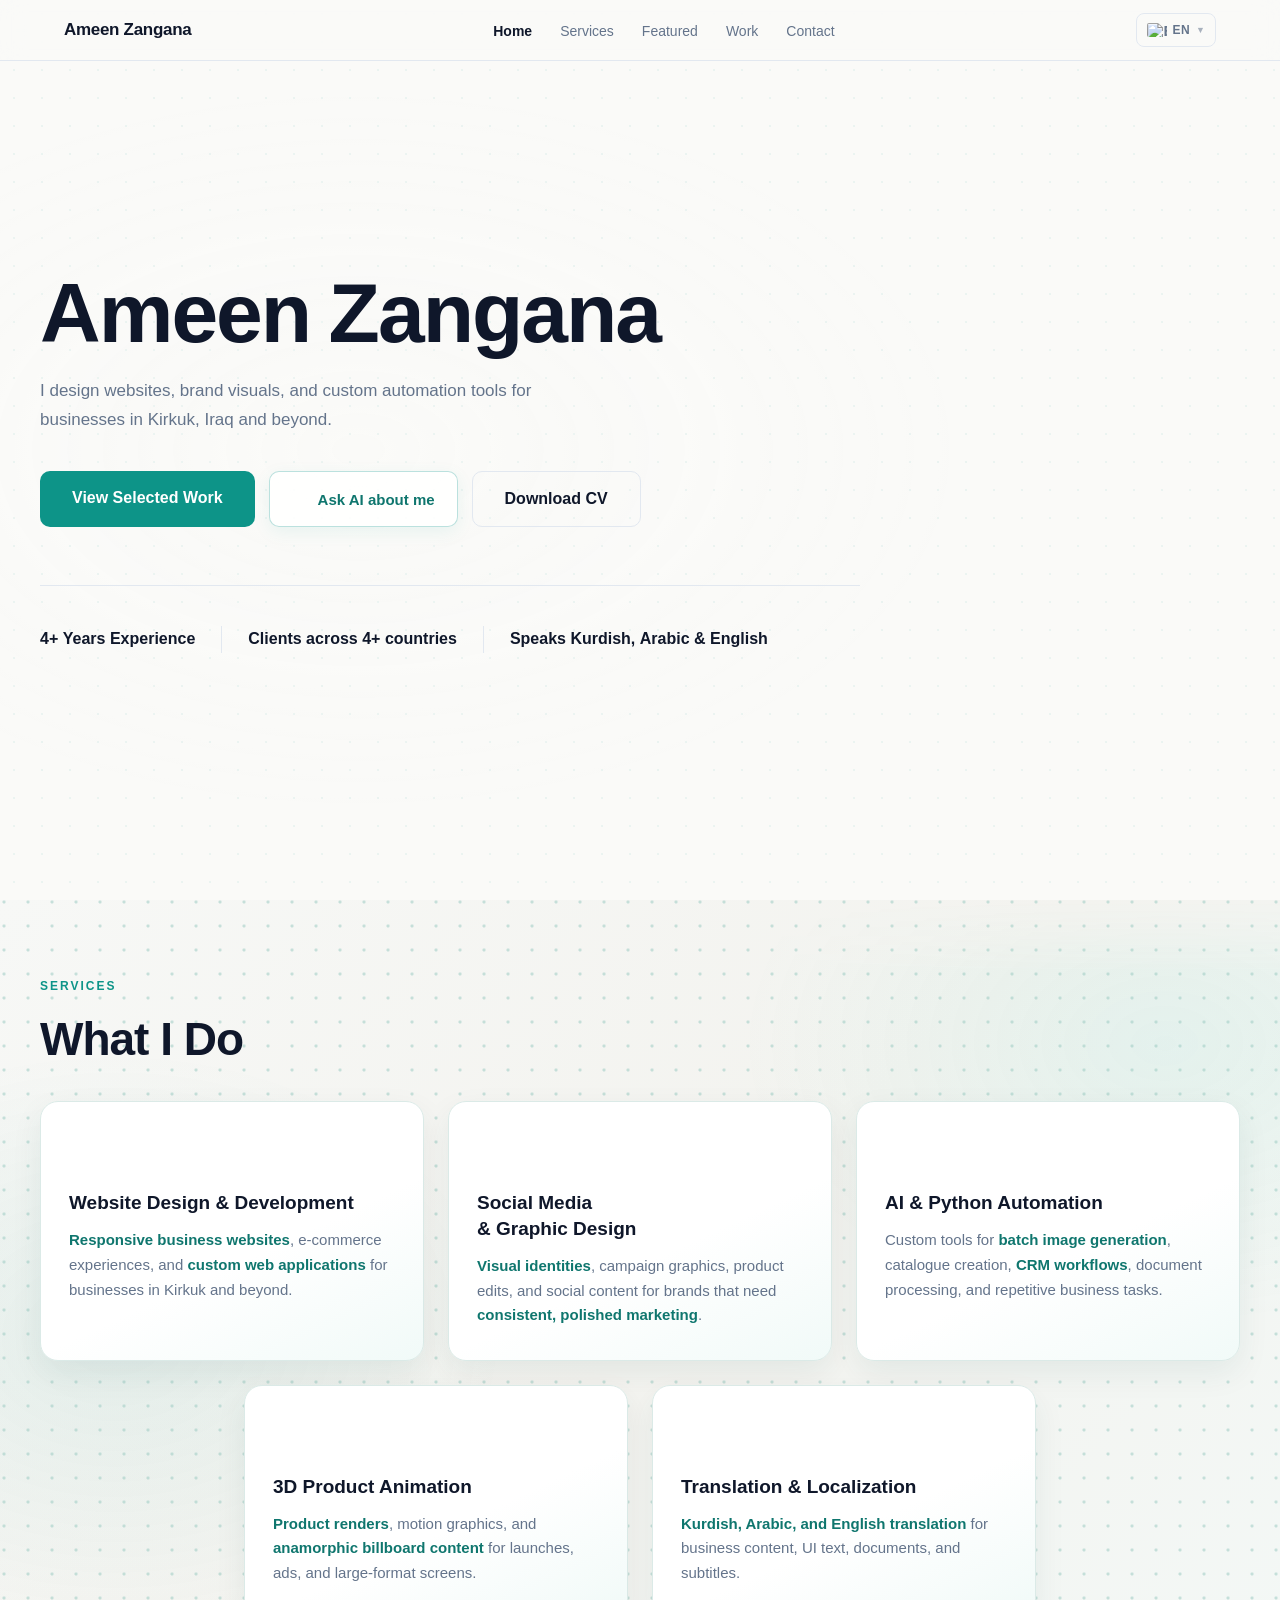
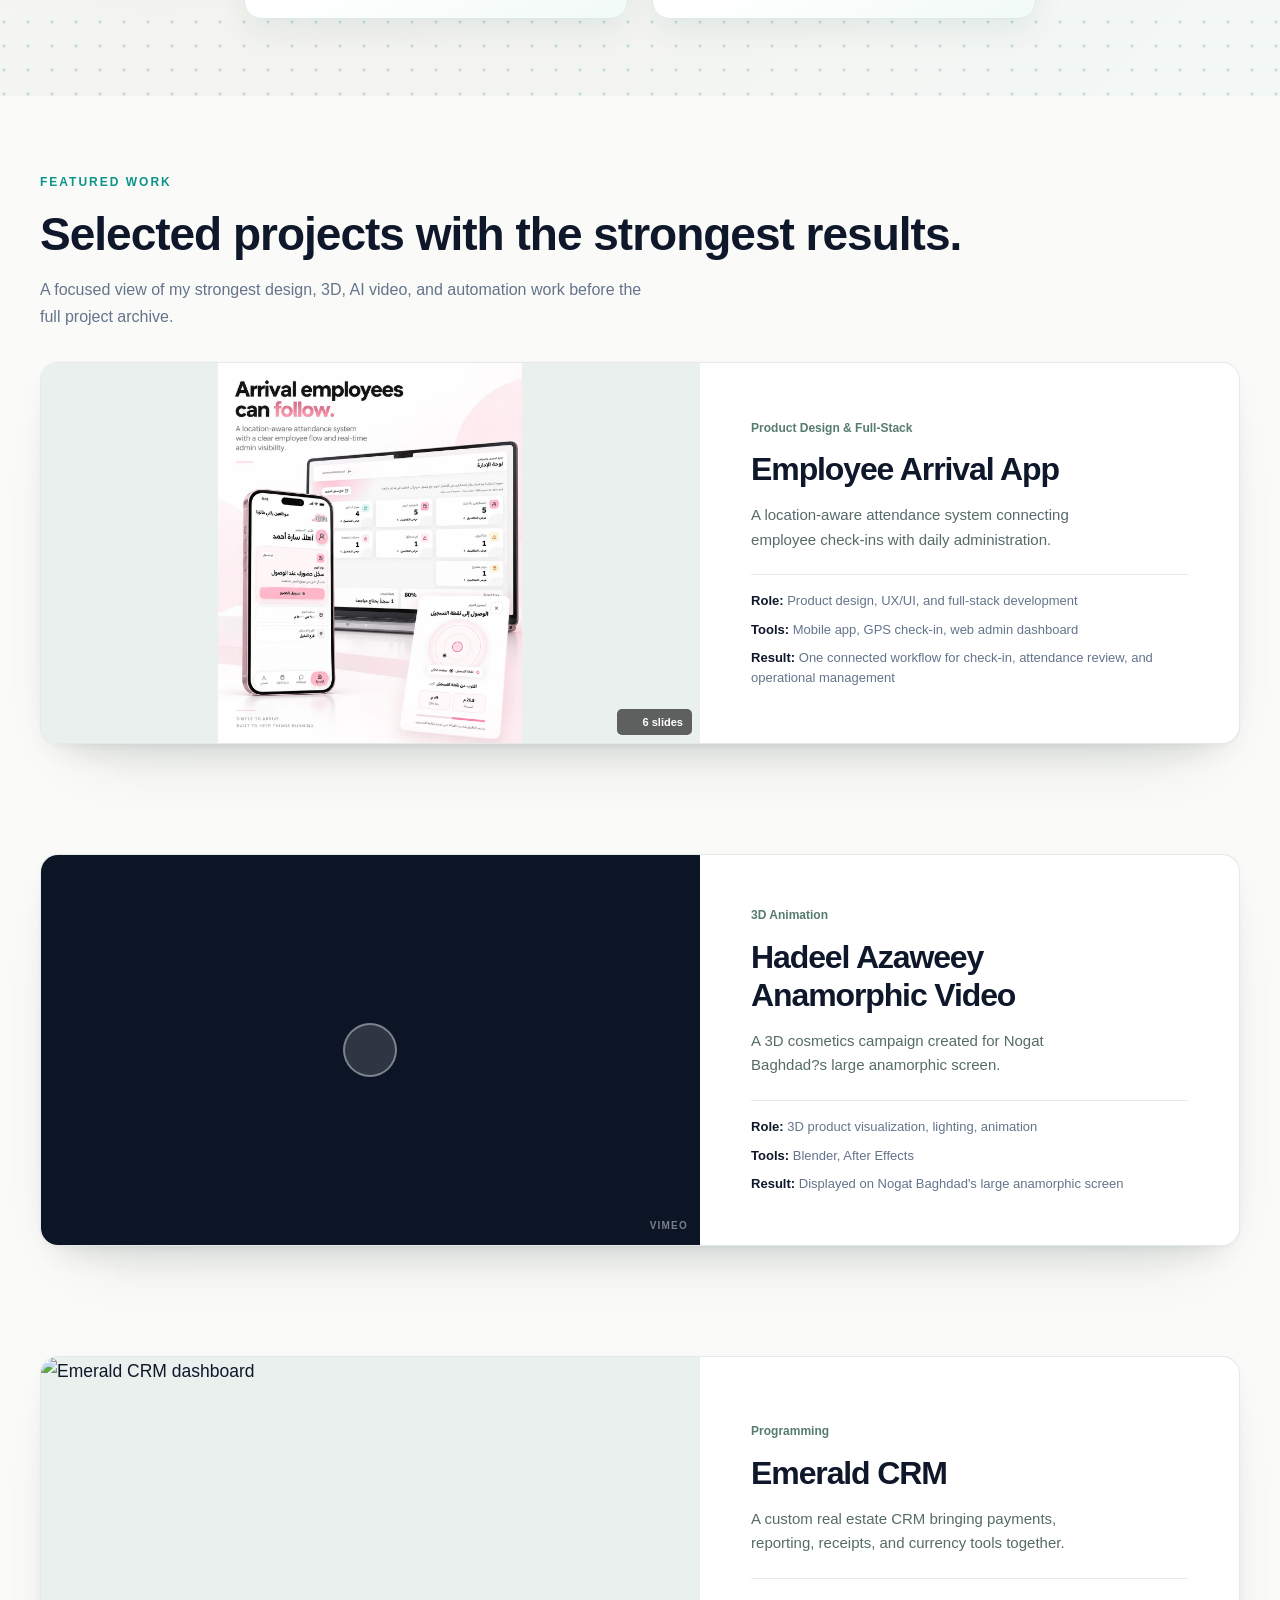
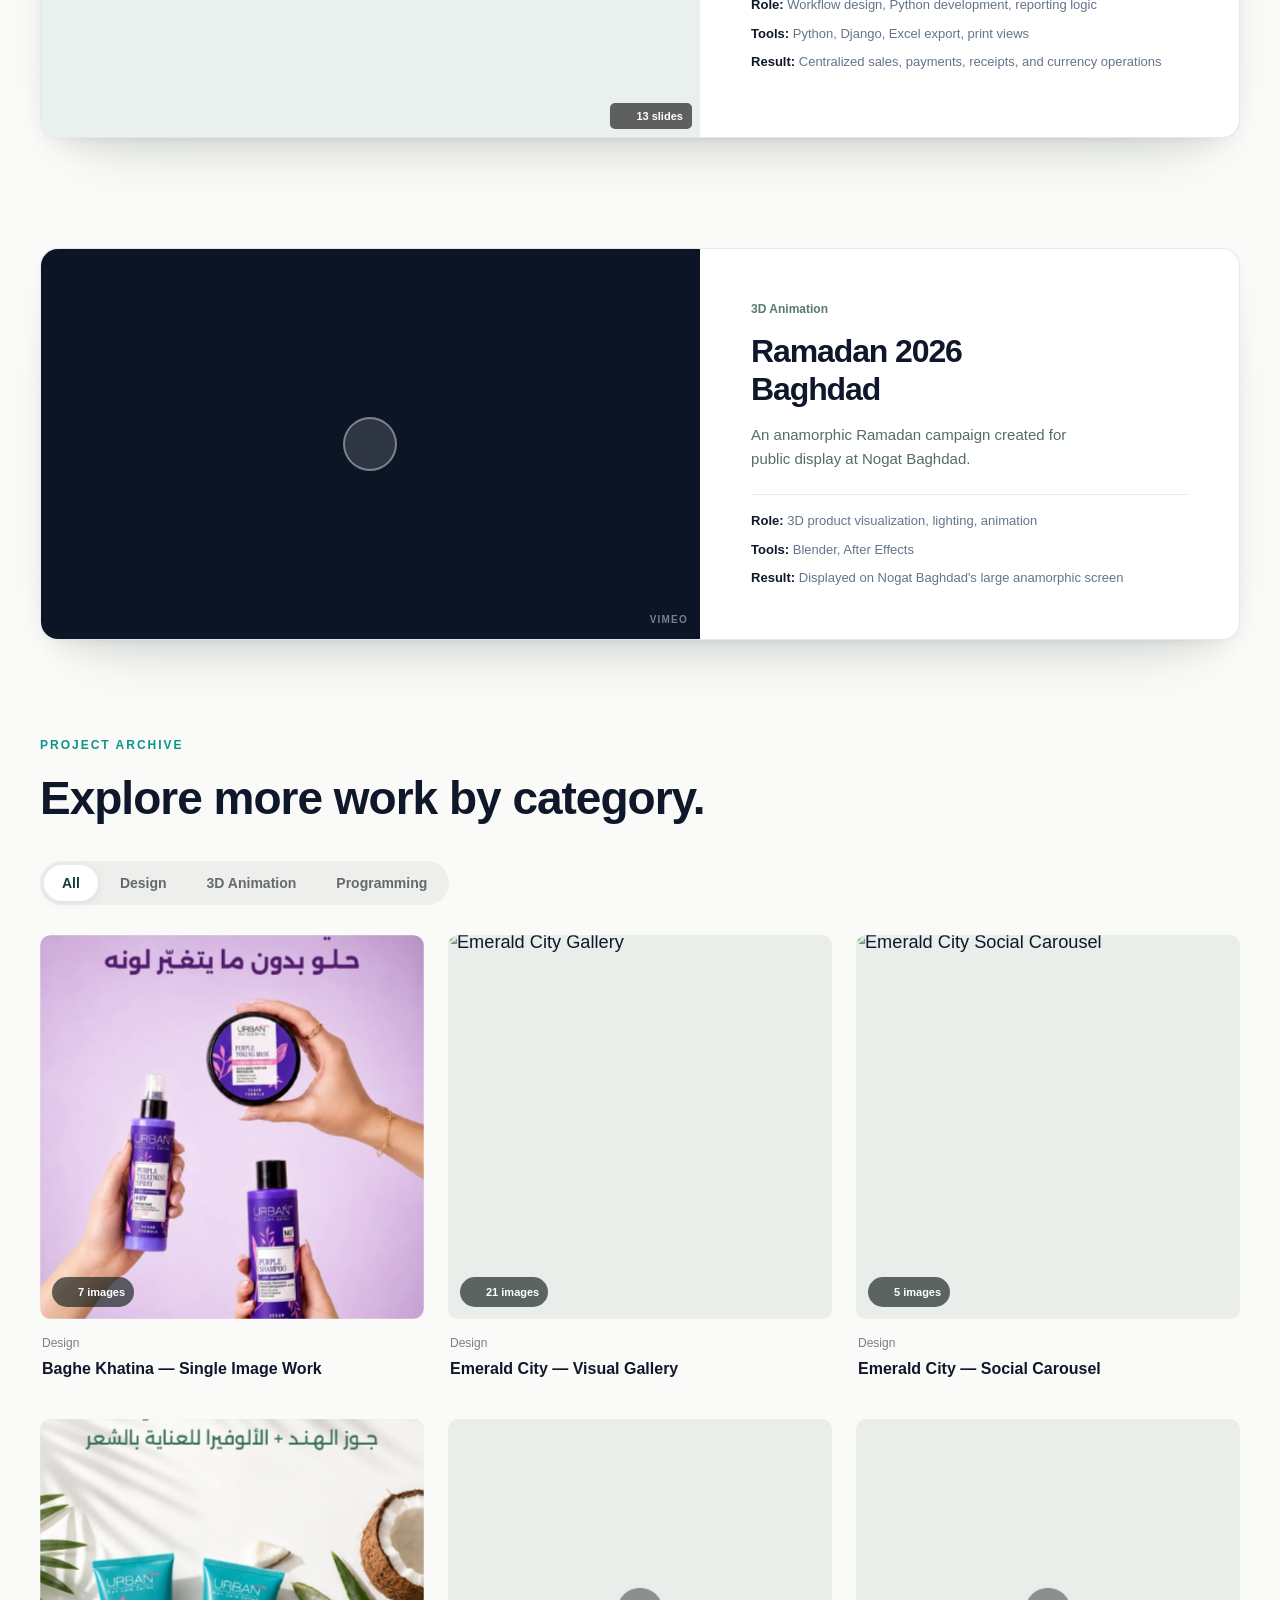
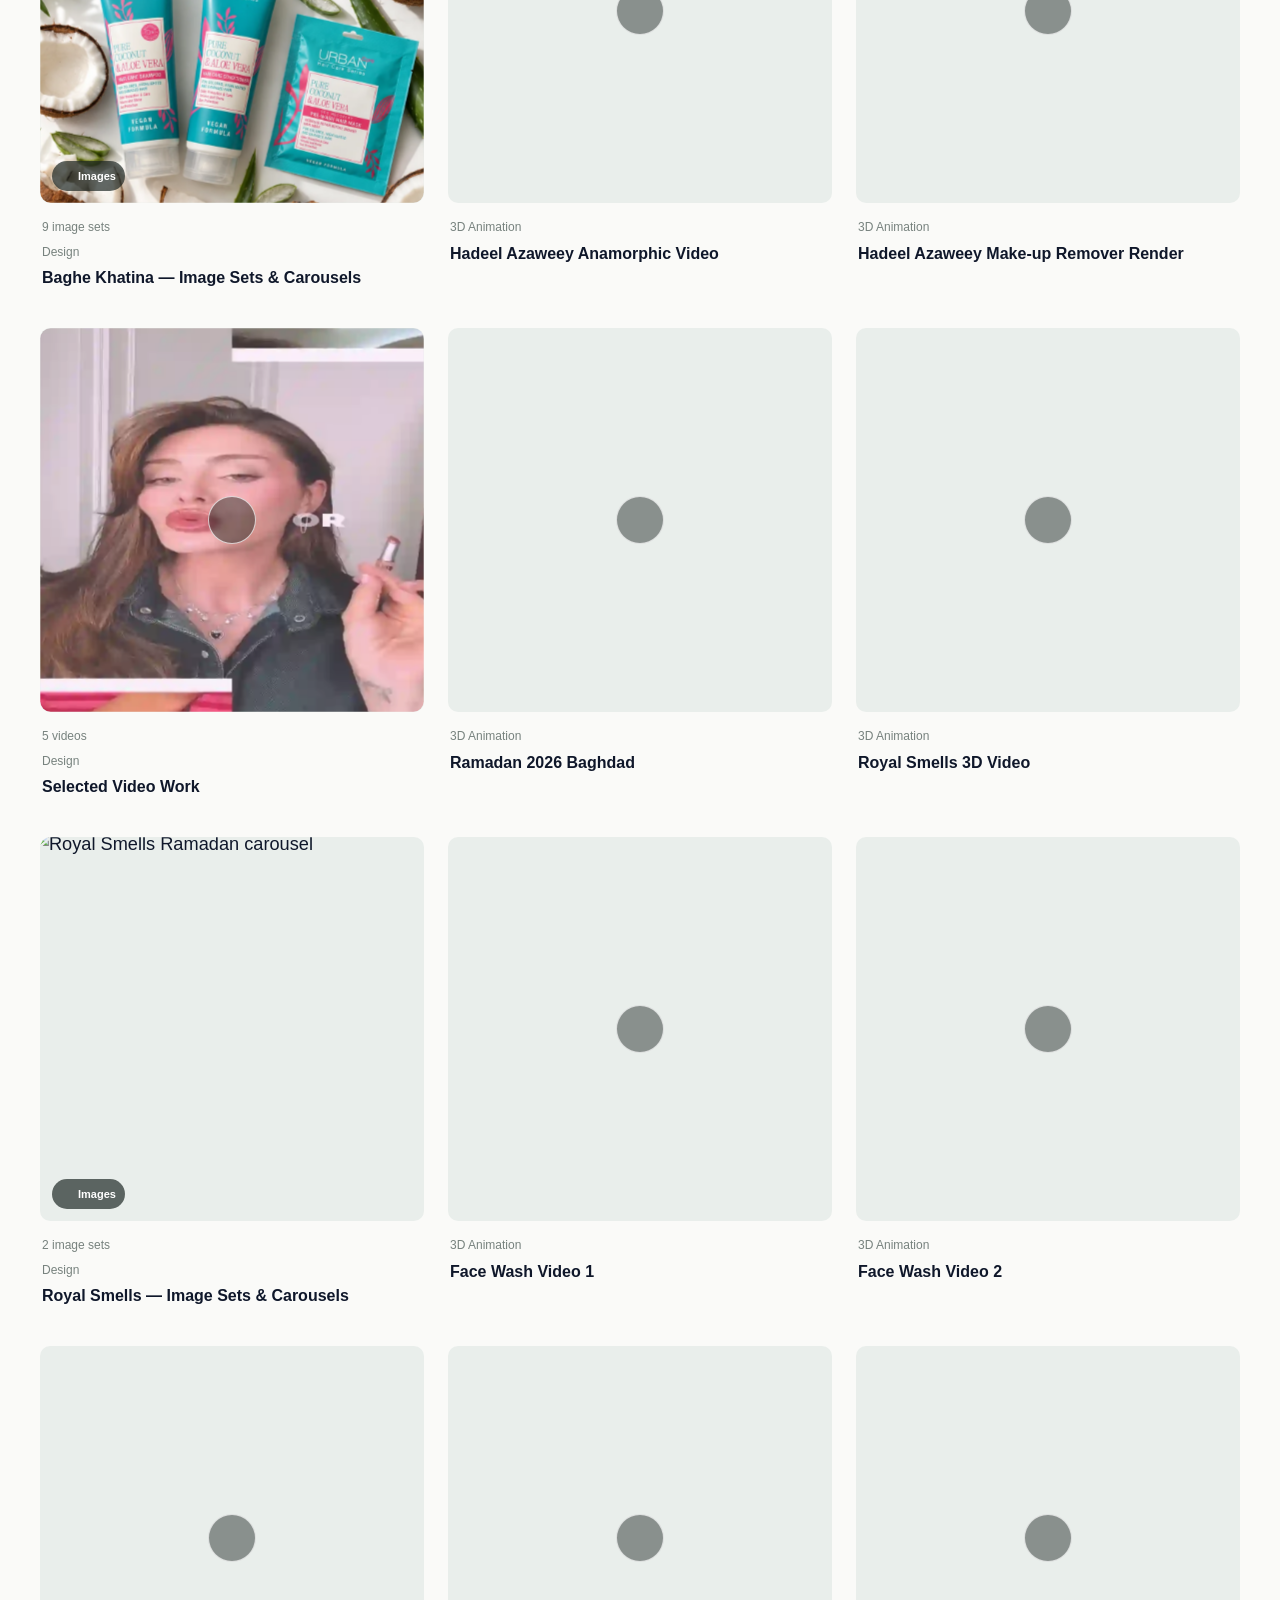
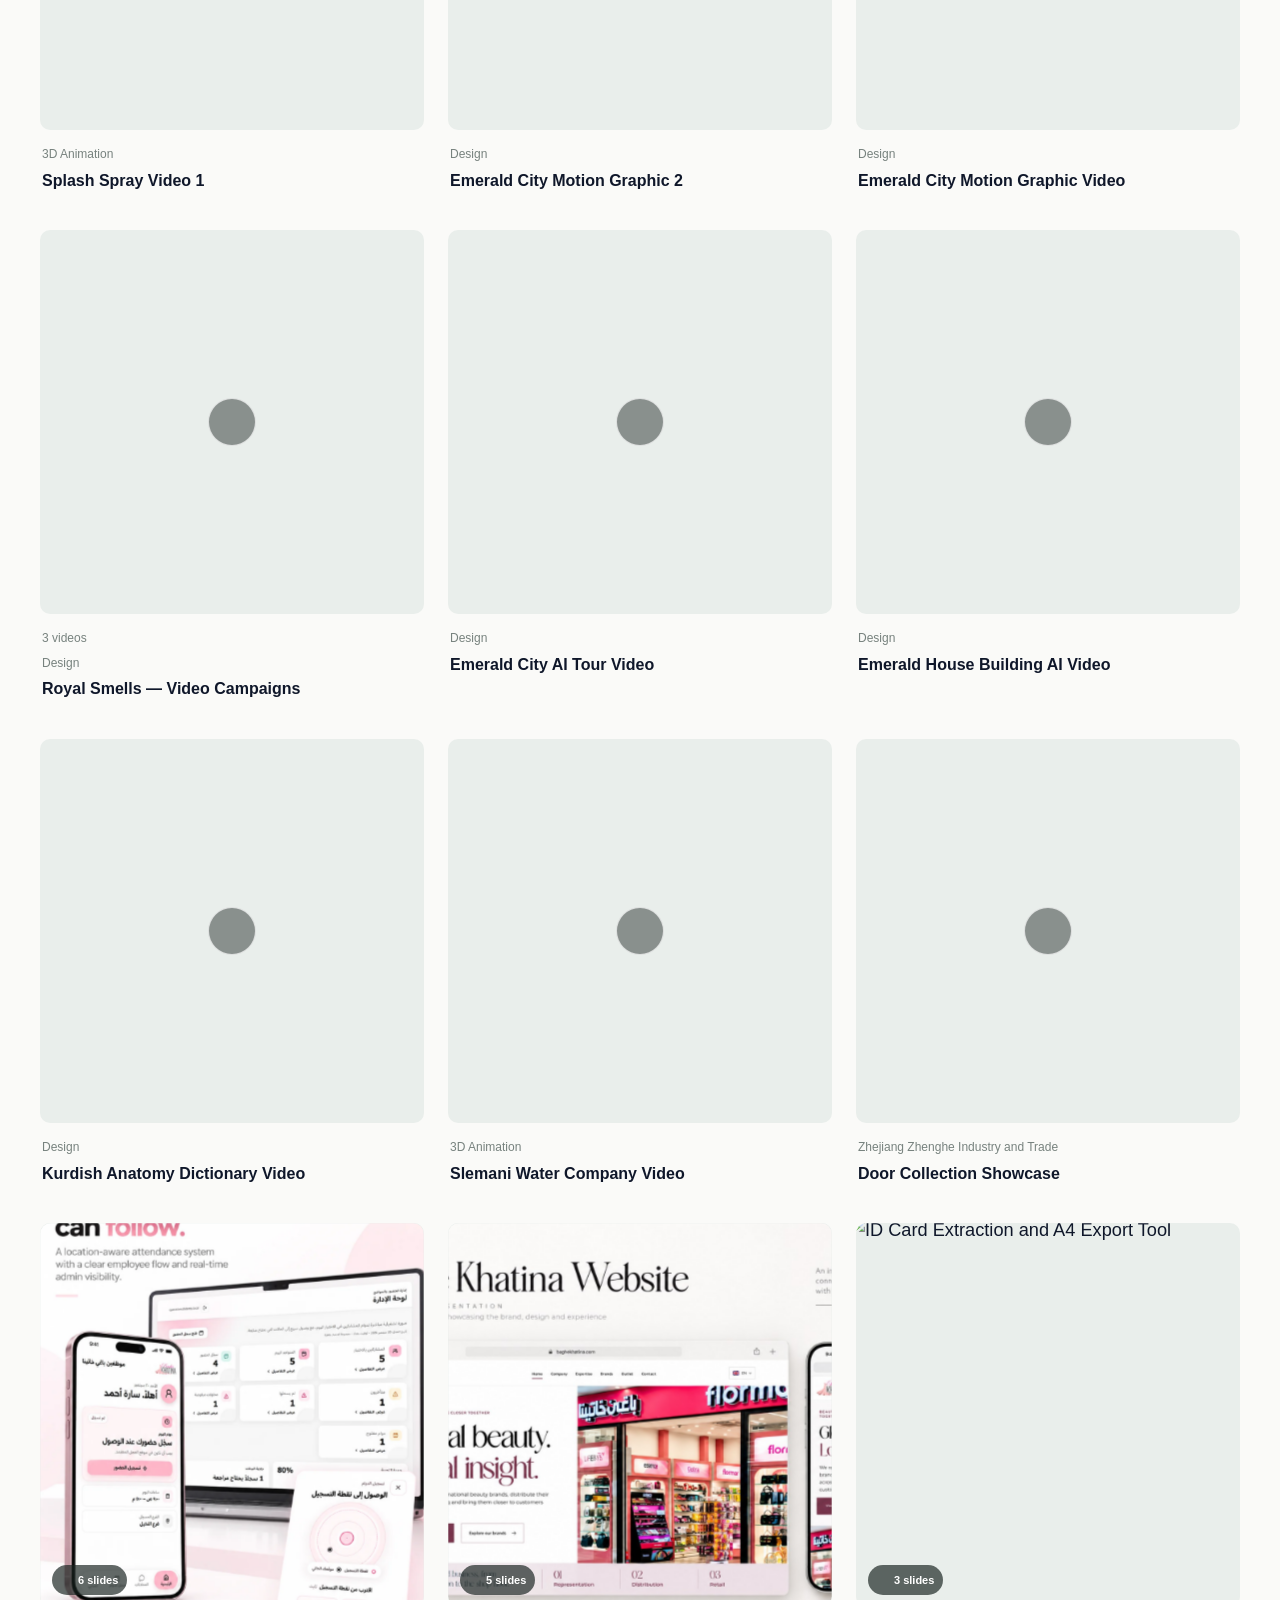
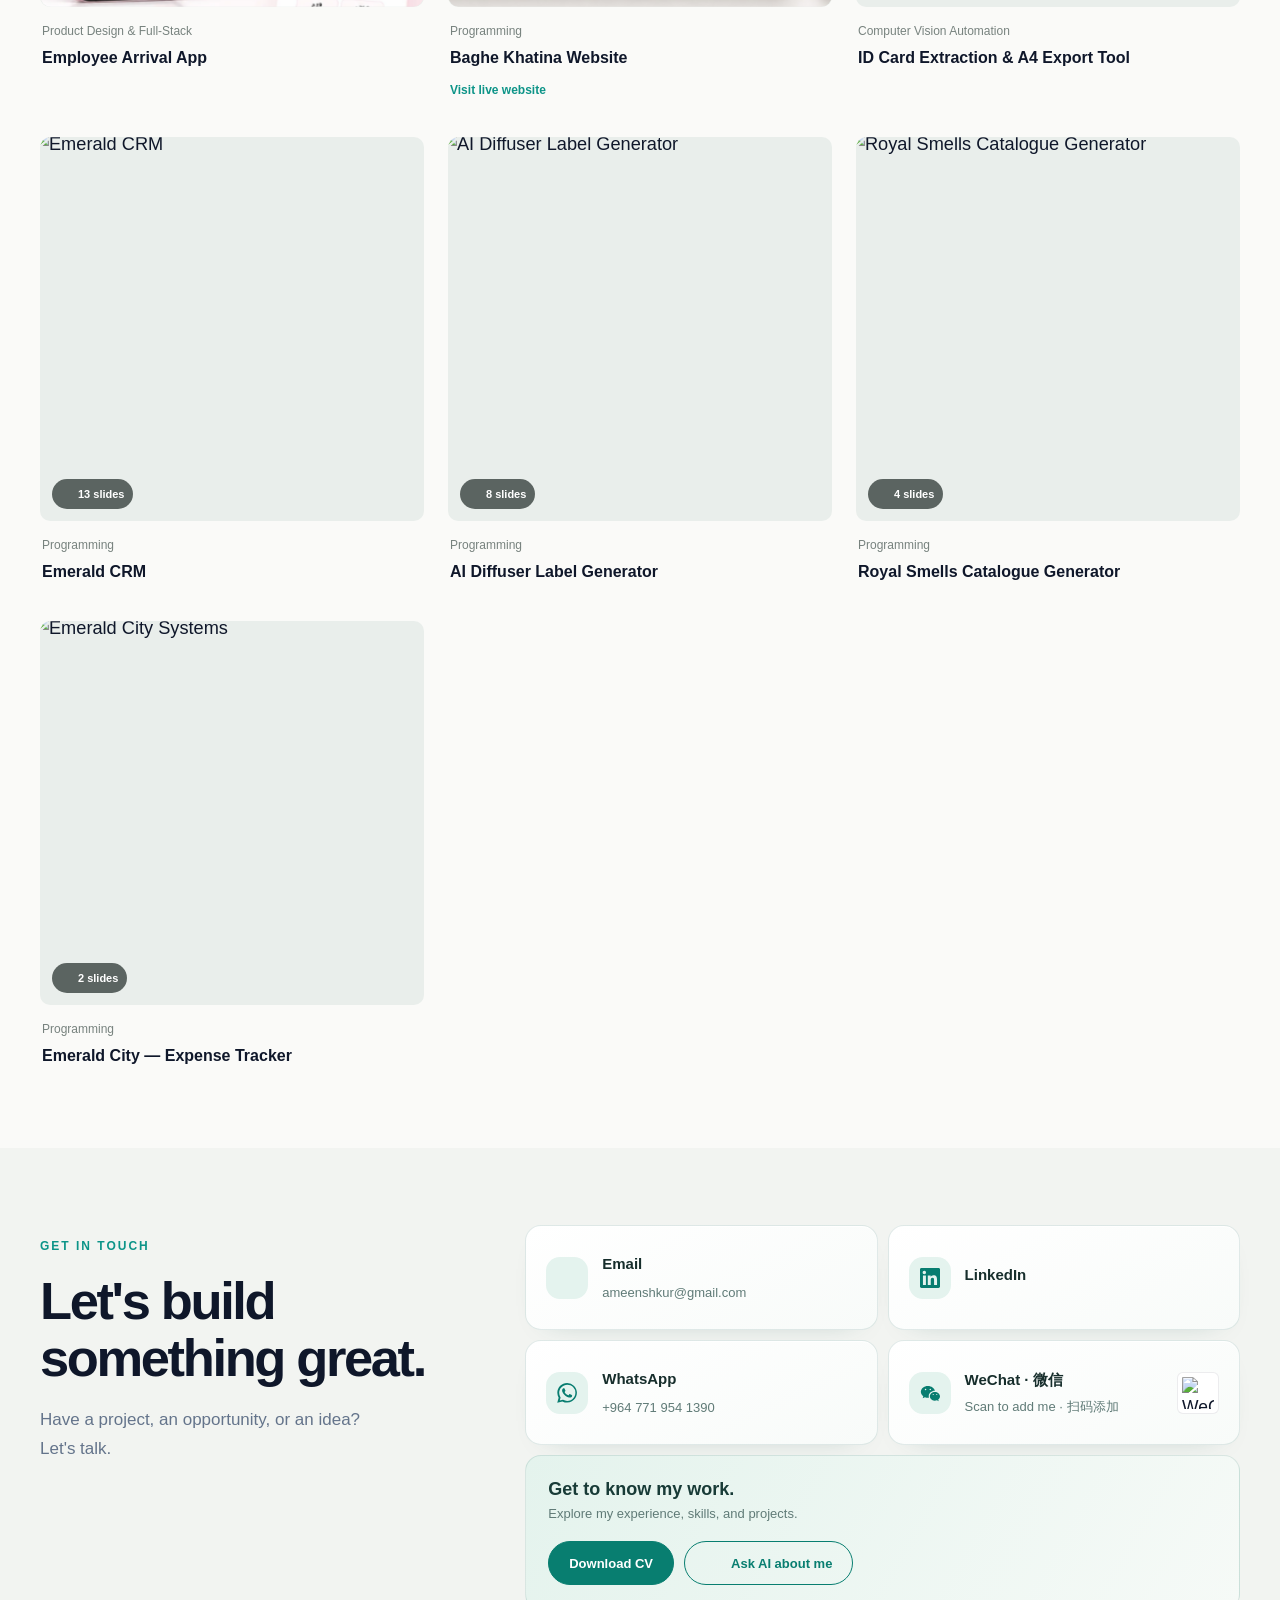
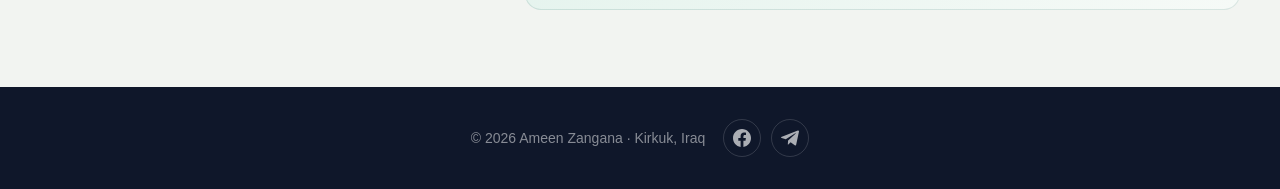
==== index.html @ cef1d11c "Stabilize mobile contact rendering" ====
<!DOCTYPE html>
<html lang="en" dir="ltr">
<head>
  <meta charset="UTF-8"/>
  <meta name="viewport" content="width=device-width, initial-scale=1.0"/>
  <title>Ameen Zangana — Graphic Designer, 3D Product Visualizer & AI Automation Specialist</title>
  <meta name="description" content="Ameen Zangana designs and develops business websites and web applications in Kirkuk, Iraq, alongside creative design and AI automation."/>
  <meta name="robots" content="index, follow"/>
  <link rel="canonical" href="https://ameenshkur.github.io/"/>
  <meta name="google-site-verification" content="GUFRSAfY4a4ceIcTXxfFO9Dk6kT_jntl5i6cAyzVsGQ"/>
  <link rel="icon" type="image/svg+xml" href="assets/favicon.svg"/>
  <script src="https://unpkg.com/lucide@latest/dist/umd/lucide.min.js" defer></script>
  <script src="init.js"></script>
  <link rel="stylesheet" href="styles.css?v=20261128-mobile-contact-v2"/>
</head>
<body>

<!-- ═══ NAVBAR ═══════════════════════════════════════════════ -->
<nav>
  <div class="nav-inner">
    <a href="#" class="nav-logo">Ameen Zangana</a>
    <ul class="nav-links">
      <li><a href="#hero" data-i18n="nav_home">Home</a></li>
      <li><a href="#services" data-i18n="nav_services">Services</a></li>
      <li><a href="#featured" data-i18n="nav_featured">Featured</a></li>
      <li><a href="#portfolio" data-i18n="nav_work">Work</a></li>
      <li><a href="#contact" data-i18n="nav_contact">Contact</a></li>
    </ul>
    <div class="nav-right">
      <!-- Language dropdown -->
      <div class="lang-dropdown" id="lang-dropdown">
        <button type="button" class="lang-trigger" id="lang-trigger" aria-haspopup="listbox" aria-expanded="false">
          <span class="lang-trigger-flag" id="lang-trigger-flag"><img src="https://flagcdn.com/w40/us.png" width="20" height="14" style="border-radius:2px;vertical-align:middle;display:inline-block;flex-shrink:0;" alt="EN"></span>
          <span class="lang-trigger-code" id="lang-trigger-code">EN</span>
          <span class="lang-trigger-arrow">▼</span>
        </button>
        <div class="lang-panel" id="lang-panel" role="listbox">
          <button type="button" class="lang-option active" data-lang="en" role="option">
            <span class="lang-option-flag"><img src="https://flagcdn.com/w40/us.png" width="20" height="14" style="border-radius:2px;vertical-align:middle;display:inline-block;flex-shrink:0;" alt="EN"></span>
            <span class="lang-option-name">English</span>
          </button>
          <button type="button" class="lang-option" data-lang="ar" role="option">
            <span class="lang-option-flag"><img src="https://flagcdn.com/w40/ae.png" width="20" height="14" style="border-radius:2px;vertical-align:middle;display:inline-block;flex-shrink:0;" alt="AR"></span>
            <span class="lang-option-name">العربية</span>
          </button>
          <button type="button" class="lang-option" data-lang="zh" role="option">
            <span class="lang-option-flag"><img src="https://flagcdn.com/w40/cn.png" width="20" height="14" style="border-radius:2px;vertical-align:middle;display:inline-block;flex-shrink:0;" alt="ZH"></span>
            <span class="lang-option-name">中文</span>
          </button>
          <button type="button" class="lang-option" data-lang="ku" role="option">
            <span class="lang-option-flag"><img src="assets/kurdistan.svg" width="20" height="14" style="border-radius:2px;vertical-align:middle;display:inline-block;flex-shrink:0;" alt="Kurdistan flag"></span>
            <span class="lang-option-name">کوردی</span>
          </button>
        </div>
      </div>
      <button type="button" class="nav-hamburger" id="nav-hamburger" aria-label="Menu" aria-expanded="false">
        <span class="nav-hamburger-icon" aria-hidden="true">
          <span></span>
          <span></span>
          <span></span>
        </span>
      </button>
    </div>
  </div>
</nav>
<div class="nav-backdrop" id="nav-backdrop" aria-hidden="true"></div>

<!-- ═══ HERO ════════════════════════════════════════════════ -->
<section id="hero">
  <div class="hero-inner">
    <div class="hero-copy">
      <h1 class="hero-name" data-i18n="hero_name">Ameen Zangana</h1>
      <p class="hero-bio" data-i18n="hero_bio">I design websites, brand visuals, and custom automation tools for businesses in Kirkuk, Iraq and beyond.</p>
      <div class="hero-btns">
        <a href="#featured" class="btn-primary" data-i18n="hero_cta_work">View Selected Work</a>
        <div class="ask-ai-menu-shell">
          <button type="button" class="btn-ai ask-ai-trigger" id="ask-ai-hero" aria-haspopup="menu" aria-controls="ai-menu-hero" aria-expanded="false">
            <span class="ask-ai-trigger-icon" aria-hidden="true"><i data-lucide="sparkles"></i><span class="ask-ai-trigger-halo"></span></span>
            <span class="ask-ai-trigger-label" data-i18n="ask_ai_button">Ask AI about me</span>
          </button>
          <div class="ai-quick-menu" id="ai-menu-hero" role="menu" aria-labelledby="ask-ai-hero" hidden>
            <a class="ai-menu-action ai-menu-action--chatgpt" href="https://chatgpt.com/" target="_blank" rel="noopener noreferrer" role="menuitem" data-ai="chatgpt" aria-label="Ask ChatGPT" data-i18n-aria-label="ai_ask_chatgpt">
              <span class="ai-menu-surface"><span class="ai-menu-icon" aria-hidden="true"><span class="ai-brand-mark ai-brand-mark--chatgpt"></span></span><span class="ai-menu-label" data-i18n="ai_ask_chatgpt">Ask ChatGPT</span><span class="ai-menu-mobile-label" data-i18n="ai_mobile_chatgpt">ChatGPT</span></span>
            </a>
            <a class="ai-menu-action ai-menu-action--claude" href="https://claude.ai/new" target="_blank" rel="noopener noreferrer" role="menuitem" data-ai="claude" aria-label="Ask Claude" data-i18n-aria-label="ai_ask_claude">
              <span class="ai-menu-surface"><span class="ai-menu-icon" aria-hidden="true"><span class="ai-brand-mark ai-brand-mark--claude"></span></span><span class="ai-menu-label" data-i18n="ai_ask_claude">Ask Claude</span><span class="ai-menu-mobile-label" data-i18n="ai_mobile_claude">Claude</span></span>
            </a>
            <a class="ai-menu-action ai-menu-action--download" href="portfolio-ai.md" download="Ameen-Zangana-Portfolio-Context.md" role="menuitem" aria-label="Get the Markdown" data-i18n-aria-label="ai_download_markdown">
              <span class="ai-menu-surface"><span class="ai-menu-icon ai-menu-icon--markdown" aria-hidden="true"><i class="ai-menu-file-code" data-lucide="file-code-2"></i></span><span class="ai-menu-label" data-i18n="ai_download_markdown">Get the Markdown</span><span class="ai-menu-mobile-label" data-i18n="ai_mobile_markdown">Markdown</span></span>
            </a>
          </div>
        </div>
        <a href="assets/cv.pdf" class="btn-secondary cv-download-btn" download="Ameen_Zangana_CV.pdf">
          <span class="cv-download-icon" aria-hidden="true"><i data-lucide="arrow-down" style="width:16px;height:16px"></i><span class="cv-download-tray"></span></span>
          <span class="cv-download-label" data-i18n="hero_cta_cv">Download CV</span>
        </a>
      </div>
    </div>
    <div class="hero-stats">
      <div class="stat-item"><span class="stat-value" data-i18n="stat_experience">4+ Years Experience</span></div>
      <div class="stat-item"><span class="stat-value" data-i18n="stat_countries">Clients across 4+ countries</span></div>
      <div class="stat-item stat-item--languages"><span class="stat-value" data-i18n="stat_languages">Speaks Kurdish, Arabic &amp; English</span></div>
    </div>
  </div>
  <button class="hero-scroll-cue" type="button" aria-label="Scroll to services" aria-hidden="true" tabindex="-1">
    <i data-lucide="chevron-down" aria-hidden="true"></i>
  </button>
</section>

<!-- ═══ SERVICES ════════════════════════════════════════════ -->
<section id="services">
  <canvas id="services-dot-grid" class="services-dot-grid" aria-hidden="true"></canvas>
  <div class="container">
    <p class="section-label" data-i18n="services_label">Services</p>
    <h2 class="section-heading" data-i18n="services_heading">What I Do</h2>
    <div class="services-grid">
      <div class="service-card reveal">
        <span class="service-icon"><i data-lucide="code-2" style="width:34px;height:34px"></i></span>
        <div class="service-title" data-i18n="service_web_title">Website Design &amp; Development</div>
        <div class="service-desc" data-i18n-html="service_web_desc"><span class="service-highlight">Responsive business websites</span>, e-commerce experiences, and <span class="service-highlight">custom web applications</span> for businesses in Kirkuk and beyond.</div>
      </div>

      <div class="service-card reveal">
        <span class="service-icon"><i data-lucide="pen-tool" style="width:34px;height:34px"></i></span>
        <div class="service-title" data-i18n-html="service_design_title">Social Media<br>&amp; Graphic Design</div>
        <div class="service-desc" data-i18n-html="service_design_desc"><span class="service-highlight">Visual identities</span>, campaign graphics, product edits, and social content for brands that need <span class="service-highlight">consistent, polished marketing</span>.</div>
      </div>

      <div class="service-card reveal">
        <span class="service-icon"><i data-lucide="cpu" style="width:34px;height:34px"></i></span>
        <div class="service-title" data-i18n="service_ai_title">AI &amp; Python Automation</div>
        <div class="service-desc" data-i18n-html="service_ai_desc">Custom tools for <span class="service-highlight">batch image generation</span>, catalogue creation, <span class="service-highlight">CRM workflows</span>, document processing, and repetitive business tasks.</div>
      </div>

      <div class="service-card reveal">
        <span class="service-icon"><i data-lucide="box" style="width:34px;height:34px"></i></span>
        <div class="service-title" data-i18n="service_3d_title">3D Product Animation</div>
        <div class="service-desc" data-i18n-html="service_3d_desc"><span class="service-highlight">Product renders</span>, motion graphics, and <span class="service-highlight">anamorphic billboard content</span> for launches, ads, and large-format screens.</div>
      </div>

      <div class="service-card reveal">
        <span class="service-icon"><i data-lucide="languages" style="width:34px;height:34px"></i></span>
        <div class="service-title" data-i18n="service_translation_title">Translation &amp; Localization</div>
        <div class="service-desc" data-i18n-html="service_translation_desc"><span class="service-highlight">Kurdish, Arabic, and English translation</span> for business content, UI text, documents, and subtitles.</div>
      </div>
    </div>
  </div>
</section>

<!-- ═══ FEATURED WORK ═══════════════════════════════════════ -->
<section id="featured">
  <div class="container">
    <p class="section-label" data-i18n="featured_label">Featured Work</p>
    <h2 class="section-heading" data-i18n="featured_heading">Selected projects with the strongest results.</h2>
    <p class="featured-intro" data-i18n="featured_intro">A focused view of my strongest design, 3D, AI video, and automation work before the full project archive.</p>
    <div class="featured-grid">

      <div class="featured-card reveal" onclick="lb.openGallery('employee-arrival-app')" role="button" tabindex="0" onkeydown="if (event.key === 'Enter' || event.key === ' ') { event.preventDefault(); lb.openGallery('employee-arrival-app'); }">
        <div class="featured-media">
          <div class="proj-thumb">
            <img src="assets/projects/employee-arrival-app/01-employee-arrival-app-overview.webp" alt="Employee Arrival App overview" loading="lazy" decoding="async"/>
            <span class="gallery-badge" data-gallery-label="slides"><i data-lucide="images" style="width:12px;height:12px"></i><span class="gallery-badge-text">Slides</span></span>
          </div>
        </div>
        <div class="featured-copy">
          <div class="featured-meta" data-i18n="featured_employee_arrival_meta">Product Design &amp; Full-Stack</div>
          <div class="featured-title" data-i18n="proj_employee_arrival_title">Employee Arrival App</div>
          <div class="featured-desc" data-i18n="featured_employee_summary">A location-aware attendance system with an employee mobile experience, shift-aware check-in, and an admin dashboard for daily operations.</div>
          <ul class="case-points">
            <li><span data-i18n="case_role_label">Role:</span> <span data-i18n="case_employee_arrival_role">Product design, UX/UI, and full-stack development</span></li>
            <li><span data-i18n="case_tools_label">Tools:</span> <span data-i18n="case_employee_arrival_tools">Mobile app, GPS check-in, web admin dashboard</span></li>
            <li><span data-i18n="case_result_label">Result:</span> <span data-i18n="case_employee_arrival_result">One connected workflow for check-in, attendance review, and operational management</span></li>
          </ul>
        </div>
      </div>

      <div class="featured-card reveal" onclick="lb.openVideo('1182042232')" role="button" tabindex="0" onkeydown="if (event.key === 'Enter' || event.key === ' ') { event.preventDefault(); lb.openVideo('1182042232'); }">
        <div class="featured-media">
          <div class="proj-vid-thumb" data-vid-id="1182042232">
            <div class="play-btn"><i data-lucide="play-circle" style="width:24px;height:24px"></i></div>
            <span class="vid-label">Vimeo</span>
          </div>
        </div>
        <div class="featured-copy">
          <div class="featured-meta" data-i18n="featured_hadeel_meta">3D Animation</div>
          <div class="featured-title" data-i18n="proj_hadeel_ana_title">Hadeel Azaweey Anamorphic Video</div>
          <div class="featured-desc" data-i18n="featured_hadeel_summary">Large-format 3D product video created for Nogat Baghdad's anamorphic screen, built to make a cosmetics campaign feel dimensional and high-impact.</div>
          <ul class="case-points">
            <li><span data-i18n="case_role_label">Role:</span> <span data-i18n="case_hadeel_role">3D product visualization, lighting, animation</span></li>
            <li><span data-i18n="case_tools_label">Tools:</span> <span data-i18n="case_hadeel_tools">Blender, After Effects</span></li>
            <li><span data-i18n="case_result_label">Result:</span> <span data-i18n="case_hadeel_result">Displayed on Nogat Baghdad's large anamorphic screen</span></li>
          </ul>
        </div>
      </div>

      <div class="featured-card reveal" onclick="lb.openGallery('ec-crm')" role="button" tabindex="0" onkeydown="if (event.key === 'Enter' || event.key === ' ') { event.preventDefault(); lb.openGallery('ec-crm'); }">
        <div class="featured-media">
          <div class="proj-thumb">
            <img src="assets/projects/dev/covers/thumbs/emerald-crm-thumb.jpg" alt="Emerald CRM dashboard" loading="lazy" decoding="async"/>
            <span class="gallery-badge" data-gallery-label="slides"><i data-lucide="images" style="width:12px;height:12px"></i><span class="gallery-badge-text">Slides</span></span>
          </div>
        </div>
        <div class="featured-copy">
          <div class="featured-meta" data-i18n="featured_crm_meta">Programming</div>
          <div class="featured-title" data-i18n="proj_crm_title">Emerald CRM</div>
          <div class="featured-desc" data-i18n="featured_crm_summary">Custom Python CRM for real estate operations with analytics, payment tracking, Excel export, receipt printing, and IQD/USD currency tools.</div>
          <ul class="case-points">
            <li><span data-i18n="case_role_label">Role:</span> <span data-i18n="case_crm_role">Workflow design, Python development, reporting logic</span></li>
            <li><span data-i18n="case_tools_label">Tools:</span> <span data-i18n="case_crm_tools">Python, Django, Excel export, print views</span></li>
            <li><span data-i18n="case_result_label">Result:</span> <span data-i18n="case_crm_result">Centralized sales, payments, receipts, and currency operations</span></li>
          </ul>
        </div>
      </div>

      <div class="featured-card reveal" onclick="lb.openVideo('1182027545')" role="button" tabindex="0" onkeydown="if (event.key === 'Enter' || event.key === ' ') { event.preventDefault(); lb.openVideo('1182027545'); }">
        <div class="featured-media">
          <div class="proj-vid-thumb" data-vid-id="1182027545">
            <div class="play-btn"><i data-lucide="play-circle" style="width:24px;height:24px"></i></div>
            <span class="vid-label">Vimeo</span>
          </div>
        </div>
        <div class="featured-copy">
          <div class="featured-meta" data-i18n="featured_hadeel_meta">3D Animation</div>
          <div class="featured-title" data-i18n="proj_ramadan_title">Ramadan 2026 Baghdad</div>
          <div class="featured-desc" data-i18n="featured_ramadan_summary">Commissioned anamorphic Ramadan video for Nogat Baghdad, designed for large-screen public display.</div>
          <ul class="case-points">
            <li><span data-i18n="case_role_label">Role:</span> <span data-i18n="case_hadeel_role">3D product visualization, lighting, animation</span></li>
            <li><span data-i18n="case_tools_label">Tools:</span> <span data-i18n="case_hadeel_tools">Blender, After Effects</span></li>
            <li><span data-i18n="case_result_label">Result:</span> <span data-i18n="case_hadeel_result">Displayed on Nogat Baghdad's large anamorphic screen</span></li>
          </ul>
        </div>
      </div>

    </div>
  </div>
</section>

<!-- ═══ PORTFOLIO ════════════════════════════════════════════ -->
<section id="portfolio">
  <div class="container">
    <p class="section-label" data-i18n="portfolio_label">Project Archive</p>
    <h2 class="section-heading" data-i18n="portfolio_heading">Explore more work by category.</h2>
    <div class="filter-tabs">
      <button type="button" class="filter-tab active" data-filter="all" data-i18n="filter_all">All</button>
      <button type="button" class="filter-tab" data-filter="design" data-i18n="filter_design">Design</button>
      <button type="button" class="filter-tab" data-filter="3d" data-i18n="filter_3d">3D Animation</button>
      <button type="button" class="filter-tab" data-filter="ai" data-i18n="filter_ai">Programming</button>
    </div>
    <div class="portfolio-grid">

      <!-- ══ DESIGN — IMAGE GALLERIES ══ -->

      <div class="proj-card reveal" data-cat="design">
        <div class="proj-thumb" onclick="lb.openGallery('baghe-singles')">
          <img src="assets/projects/design/baghe-khatina/urban-care/singles/purple-anti-brassiness.webp" alt="Baghe Khatina and partner brand single-image work" loading="lazy" decoding="async"/>
          <span class="gallery-badge"><i data-lucide="images" style="width:12px;height:12px"></i><span class="gallery-badge-text">Images</span></span>
        </div>
        <div class="proj-body">
          <span class="proj-tag">Design</span>
          <div class="proj-title">Baghe Khatina — Single Image Work</div>
          <div class="proj-desc">Single-image campaign visuals across hair-care, beauty, event, and summer-care work for Baghe Khatina and partner brands.</div>
        </div>
      </div>

      <details class="proj-card campaign-card reveal" data-cat="design">
        <summary>
          <div class="proj-thumb">
            <img src="assets/projects/design/baghe-khatina/urban-care/carousels/coconut-aloe-vera/01-cover.webp" alt="Baghe Khatina Pure Coconut and Aloe Vera carousel" loading="lazy" decoding="async"/>
            <span class="gallery-badge"><i data-lucide="images" style="width:12px;height:12px"></i><span class="gallery-badge-text">Images</span></span>
          </div>
          <div class="proj-body">
            <div class="campaign-status">
              <span>Expandable</span>
              <span data-i18n="campaign_carousel_count" data-campaign-count>9 image sets</span>
            </div>
            <span class="proj-tag">Design</span>
            <div class="proj-title">Baghe Khatina — Image Sets &amp; Carousels</div>
            <div class="proj-desc">Baghe Khatina campaign sets spanning Urban Care hair products and cosmetics promotions for Flormar and Pastel.</div>
            <span class="campaign-toggle">
              <span class="campaign-toggle-show" data-i18n="campaign_show_carousels">Show image sets</span>
              <span class="campaign-toggle-hide" data-i18n="campaign_hide_carousels">Hide image sets</span>
              <i data-lucide="chevron-down"></i>
            </span>
          </div>
        </summary>
        <div class="campaign-list">
          <button type="button" class="campaign-item-btn" data-preview="assets/projects/design/baghe-khatina/urban-care/carousels/glycolic-retinol/01-cover.webp" data-preview-label="Glycolic and Retinol carousel" onclick="lb.openGallery('baghe-glycolic-retinol')">
            <span>Urban Care — Glycolic &amp; Retinol Carousel</span>
            <i data-lucide="images" style="width:16px;height:16px"></i>
          </button>
          <button type="button" class="campaign-item-btn" data-preview="assets/projects/design/baghe-khatina/urban-care/carousels/apple-cider/01-cover.webp" data-preview-label="Apple Cider carousel" onclick="lb.openGallery('baghe-apple-cider')">
            <span>Urban Care — Apple Cider Carousel</span>
            <i data-lucide="images" style="width:16px;height:16px"></i>
          </button>
          <button type="button" class="campaign-item-btn" data-preview="assets/projects/design/baghe-khatina/urban-care/carousels/coconut-aloe-vera/01-cover.webp" data-preview-label="Coconut and Aloe Vera carousel" onclick="lb.openGallery('baghe-coconut-aloe')">
            <span>Urban Care — Pure Coconut &amp; Aloe Vera Carousel</span>
            <i data-lucide="images" style="width:16px;height:16px"></i>
          </button>
          <button type="button" class="campaign-item-btn" data-preview="assets/projects/design/baghe-khatina/urban-care/carousels/shake-n-repair/01-cover.webp" data-preview-label="Shake N Repair carousel" onclick="lb.openGallery('baghe-shake-repair')">
            <span>Urban Care — Shake N Repair Carousel</span>
            <i data-lucide="images" style="width:16px;height:16px"></i>
          </button>
          <button type="button" class="campaign-item-btn" data-preview="assets/projects/design/baghe-khatina/urban-care/carousels/rosemary-clove/01-cover.webp" data-preview-label="Rosemary and Clove carousel" onclick="lb.openGallery('baghe-rosemary-clove')">
            <span>Urban Care — Rosemary &amp; Clove Carousel</span>
            <i data-lucide="images" style="width:16px;height:16px"></i>
          </button>
          <button type="button" class="campaign-item-btn" data-preview="assets/projects/design/baghe-khatina/urban-care/carousels/flormar-october-sales/thumbs/01-cover-thumb.jpg" data-preview-label="Flormar October Sales carousel" onclick="lb.openGallery('baghe-flormar-october-sales')">
            <span>Flormar &mdash; October Sales Carousel</span>
            <i data-lucide="images" style="width:16px;height:16px"></i>
          </button>
          <button type="button" class="campaign-item-btn" data-preview="assets/projects/design/baghe-khatina/urban-care/carousels/ready-from-hang/01.webp" data-preview-label="Ready from Hang carousel" onclick="lb.openGallery('baghe-ready-from-hang')">
            <span>Flormar — Ready from Hang Carousel</span>
            <i data-lucide="images" style="width:16px;height:16px"></i>
          </button>
          <button type="button" class="campaign-item-btn" data-preview="assets/projects/design/baghe-khatina/urban-care/carousels/new-step-pink-leaves/01.webp" data-preview-label="New Step Pink Leaves carousel" onclick="lb.openGallery('baghe-new-step-pink-leaves')">
            <span>Flormar — New Step Pink Leaves Carousel</span>
            <i data-lucide="images" style="width:16px;height:16px"></i>
          </button>
          <button type="button" class="campaign-item-btn" data-preview="assets/projects/design/baghe-khatina/urban-care/carousels/pastel-october-sales/thumbs/01-cover-thumb.jpg" data-preview-label="Pastel October Sales carousel" onclick="lb.openGallery('baghe-pastel-october-sales')">
            <span>Pastel &mdash; October Sales Carousel</span>
            <i data-lucide="images" style="width:16px;height:16px"></i>
          </button>
        </div>
      </details>

      <details class="proj-card campaign-card reveal" data-cat="design">
        <summary>
          <div class="proj-vid-thumb" data-vid-id="1229155440">
            <img class="video-poster" src="assets/projects/videos/handa-collage-cover.webp" alt="Handa Collage video cover" loading="lazy" decoding="async"/>
            <div class="play-btn"><i data-lucide="play-circle" style="width:24px;height:24px"></i></div>
            <span class="vid-label">Vimeo</span>
          </div>
          <div class="proj-body">
            <div class="campaign-status">
              <span data-i18n="campaign_expandable_label">Expandable</span>
              <span data-i18n="campaign_video_count" data-campaign-count>5 videos</span>
            </div>
            <span class="proj-tag">Design</span>
            <div class="proj-title">Selected Video Work</div>
            <div class="proj-desc">Selected short-form videos grouped together and hosted on Vimeo, covering commercial, beauty, motion, and creative video work.</div>
            <span class="campaign-toggle">
              <span class="campaign-toggle-show" data-i18n="campaign_show_videos">Show videos</span>
              <span class="campaign-toggle-hide" data-i18n="campaign_hide_videos">Hide videos</span>
              <i data-lucide="chevron-down"></i>
            </span>
          </div>
        </summary>
        <div class="campaign-list">
          <button type="button" class="campaign-item-btn" data-preview-video-id="1229155438" data-preview-label="Flormar store launch" onclick="lb.openVideo('1229155438')">
            <span>Flormar — Store Launch Promo</span>
            <i data-lucide="play" style="width:16px;height:16px"></i>
          </button>
          <button type="button" class="campaign-item-btn" data-preview="assets/projects/videos/flormar-kcream-cover.webp" data-preview-video-id="1245576472" data-preview-label="Flormar K Cream video" onclick="lb.openVideo('1245576472')">
            <span>Flormar — K Cream Video</span>
            <i data-lucide="play" style="width:16px;height:16px"></i>
          </button>
          <button type="button" class="campaign-item-btn" data-preview-video-id="1229155439" data-preview-label="Spiderman video" onclick="lb.openVideo('1229155439')">
            <span>Spider-Man — Creative Motion Study</span>
            <i data-lucide="play" style="width:16px;height:16px"></i>
          </button>
          <button type="button" class="campaign-item-btn" data-preview="assets/projects/videos/handa-collage-cover.webp" data-preview-video-id="1229155440" data-preview-label="Handa Collage" onclick="lb.openVideo('1229155440')">
            <span>Handa — Beauty Collage Campaign</span>
            <i data-lucide="play" style="width:16px;height:16px"></i>
          </button>
          <button type="button" class="campaign-item-btn" data-preview-video-id="1229155441" data-preview-label="Cinematic AI concept" onclick="lb.openVideo('1229155441')">
            <span>Cinematic AI Concept</span>
            <i data-lucide="play" style="width:16px;height:16px"></i>
          </button>
        </div>
      </details>

      <details class="proj-card campaign-card reveal" data-cat="design">
        <summary>
          <div class="proj-thumb">
            <img src="assets/projects/design/royal-smells/ramadan-carousel/thumbs/temp-pers1-thumb.jpg" alt="Royal Smells Ramadan carousel" loading="lazy" decoding="async"/>
            <span class="gallery-badge"><i data-lucide="images" style="width:12px;height:12px"></i><span class="gallery-badge-text">Images</span></span>
          </div>
          <div class="proj-body">
            <div class="campaign-status">
              <span data-i18n="campaign_expandable_label">Expandable</span>
              <span data-i18n="campaign_carousel_count" data-campaign-count>5 image sets</span>
            </div>
            <span class="proj-tag">Design</span>
            <div class="proj-title" data-i18n="proj_rs_carousel_campaign_title">Royal Smells — Image Sets &amp; Carousels</div>
            <div class="proj-desc" data-i18n="proj_rs_carousel_campaign_desc">Royal Smells image sets featuring Ramadan and home-spray carousels.</div>
            <span class="campaign-toggle">
              <span class="campaign-toggle-show" data-i18n="campaign_show_carousels">Show image sets</span>
              <span class="campaign-toggle-hide" data-i18n="campaign_hide_carousels">Hide image sets</span>
              <i data-lucide="chevron-down"></i>
            </span>
          </div>
        </summary>
        <div class="campaign-list">
          <button type="button" class="campaign-item-btn" data-preview="assets/projects/design/royal-smells/ramadan-carousel/temp-pers1.jpg" data-preview-label="Ramadan carousel" onclick="lb.openGallery('rs-ramadan')">
            <span data-i18n="proj_rs_ramadan_carousel_title">Royal Smells — Ramadan Social Carousel</span>
            <i data-lucide="images" style="width:16px;height:16px"></i>
          </button>
          <button type="button" class="campaign-item-btn" data-preview="assets/projects/design/royal-smells/spray-overlay/1.jpg" data-preview-label="Home sprays" onclick="lb.openGallery('rs-spray-overlay')">
            <span data-i18n="proj_rs_home_sprays_title">Royal Smells — Home Spray Product Carousel</span>
            <i data-lucide="images" style="width:16px;height:16px"></i>
          </button>
        </div>
      </details>

      <div class="proj-card reveal" data-cat="design">
        <div class="proj-thumb" onclick="lb.openGallery('ec-gallery')">
          <img src="assets/projects/design/emerald-city/thumbs/ec-villa-fountain-thumb.jpg" alt="Emerald City Gallery" loading="lazy" decoding="async"/>
          <span class="gallery-badge"><i data-lucide="images" style="width:12px;height:12px"></i><span class="gallery-badge-text">Images</span></span>
        </div>
        <div class="proj-body">
          <span class="proj-tag">Design</span>
          <div class="proj-title" data-i18n="proj_ec_gallery_title">Emerald City — Visual Gallery</div>
          <div class="proj-desc" data-i18n="proj_ec_gallery_desc">AI-generated and rendered visuals for Emerald City residential compound marketing, covering villas, streets, parks, and lifestyle scenes.</div>
        </div>
      </div>

      <div class="proj-card reveal" data-cat="design">
        <div class="proj-thumb" onclick="lb.openGallery('ec-carousel')">
          <img src="assets/projects/design/emerald-city/carousel/thumbs/1-thumb.jpg" alt="Emerald City Social Carousel" loading="lazy" decoding="async"/>
          <span class="gallery-badge"><i data-lucide="images" style="width:12px;height:12px"></i><span class="gallery-badge-text">Images</span></span>
        </div>
        <div class="proj-body">
          <span class="proj-tag">Design</span>
          <div class="proj-title" data-i18n="proj_ec_carousel_title">Emerald City — Social Carousel</div>
          <div class="proj-desc" data-i18n="proj_ec_carousel_desc">Arabic social media carousel visuals for Emerald City, covering booking, planning, construction quality, villa living, and office visits.</div>
        </div>
      </div>

      <!-- ══ 3D & ANAMORPHIC — VIDEO ══ -->

      <div class="proj-card reveal" data-cat="3d" onclick="lb.openVideo('1182042232')">
        <div class="proj-vid-thumb" data-vid-id="1182042232">
          <div class="play-btn"><i data-lucide="play-circle" style="width:24px;height:24px"></i></div>
          <span class="vid-label">Vimeo</span>
        </div>
        <div class="proj-body">
          <span class="proj-tag">3D Animation</span>
          <div class="proj-title" data-i18n="proj_hadeel_ana_title">Hadeel Azaweey Anamorphic Video</div>
          <div class="proj-desc" data-i18n="proj_hadeel_ana_desc">Large-format 3D product video created for Nogat Baghdad's anamorphic screen, built to make a cosmetics campaign feel dimensional and high-impact.</div>
        </div>
      </div>

      <div class="proj-card reveal" data-cat="3d" onclick="lb.openVideo('1182051678')">
        <div class="proj-vid-thumb" data-vid-id="1182051678">
          <div class="play-btn"><i data-lucide="play-circle" style="width:24px;height:24px"></i></div>
          <span class="vid-label">Vimeo</span>
        </div>
        <div class="proj-body">
          <span class="proj-tag">3D Animation</span>
          <div class="proj-title" data-i18n="proj_hadeel_render_title">Hadeel Azaweey Make-up Remover Render</div>
          <div class="proj-desc" data-i18n="proj_hadeel_render_desc">3D product render for a cosmetics campaign, focused on clean materials, lighting, and premium product presentation.</div>
        </div>
      </div>

      <div class="proj-card reveal" data-cat="3d" onclick="lb.openVideo('1182027545')">
        <div class="proj-vid-thumb" data-vid-id="1182027545">
          <div class="play-btn"><i data-lucide="play-circle" style="width:24px;height:24px"></i></div>
          <span class="vid-label">Vimeo</span>
        </div>
        <div class="proj-body">
          <span class="proj-tag">3D Animation</span>
          <div class="proj-title" data-i18n="proj_ramadan_title">Ramadan 2026 Baghdad</div>
          <div class="proj-desc" data-i18n="proj_ramadan_desc">Commissioned anamorphic Ramadan video for Nogat Baghdad, designed for large-screen public display.</div>
        </div>
      </div>

      <div class="proj-card reveal" data-cat="3d" onclick="lb.openVideo('1182182983')">
        <div class="proj-vid-thumb" data-vid-id="1182182983">
          <div class="play-btn"><i data-lucide="play-circle" style="width:24px;height:24px"></i></div>
          <span class="vid-label">Vimeo</span>
        </div>
        <div class="proj-body">
          <span class="proj-tag">3D Animation</span>
          <div class="proj-title" data-i18n="proj_rs_3d_title">Royal Smells 3D Video</div>
          <div class="proj-desc" data-i18n="proj_rs_3d_desc">3D perfume product video for Royal Smells, built around premium lighting, movement, and campaign-ready presentation.</div>
        </div>
      </div>

      <div class="proj-card reveal" data-cat="3d" onclick="lb.openVideo('1182053552')">
        <div class="proj-vid-thumb" data-vid-id="1182053552">
          <div class="play-btn"><i data-lucide="play-circle" style="width:24px;height:24px"></i></div>
          <span class="vid-label">Vimeo</span>
        </div>
        <div class="proj-body">
          <span class="proj-tag">3D Animation</span>
          <div class="proj-title" data-i18n="proj_fw1_title">Face Wash Video 1</div>
          <div class="proj-desc" data-i18n="proj_fw1_desc">Short product video for a face wash campaign, using motion and clean composition to highlight the packaging.</div>
        </div>
      </div>

      <div class="proj-card reveal" data-cat="3d" onclick="lb.openVideo('1182057983')">
        <div class="proj-vid-thumb" data-vid-id="1182057983">
          <div class="play-btn"><i data-lucide="play-circle" style="width:24px;height:24px"></i></div>
          <span class="vid-label">Vimeo</span>
        </div>
        <div class="proj-body">
          <span class="proj-tag">3D Animation</span>
          <div class="proj-title" data-i18n="proj_fw2_title">Face Wash Video 2</div>
          <div class="proj-desc" data-i18n="proj_fw2_desc">Second face wash product video exploring a different visual direction for beauty and skincare promotion.</div>
        </div>
      </div>

      <div class="proj-card reveal" data-cat="3d" onclick="lb.openVideo('1182054337')">
        <div class="proj-vid-thumb" data-vid-id="1182054337">
          <div class="play-btn"><i data-lucide="play-circle" style="width:24px;height:24px"></i></div>
          <span class="vid-label">Vimeo</span>
        </div>
        <div class="proj-body">
          <span class="proj-tag">3D Animation</span>
          <div class="proj-title" data-i18n="proj_spray1_title">Splash Spray Video 1</div>
          <div class="proj-desc" data-i18n="proj_spray1_desc">Product video for splash spray, designed for fast social media viewing and clear brand presentation.</div>
        </div>
      </div>

      <!-- ══ DESIGN — VIDEO ══ -->

      <details class="proj-card campaign-card reveal" data-cat="design">
        <summary>
          <div class="proj-vid-thumb" data-vid-id="1194503780">
            <div class="play-btn"><i data-lucide="play-circle" style="width:24px;height:24px"></i></div>
            <span class="vid-label">Vimeo</span>
          </div>
          <div class="proj-body">
            <div class="campaign-status">
              <span data-i18n="campaign_expandable_label">Expandable</span>
              <span data-i18n="campaign_video_count" data-campaign-count>3 videos</span>
            </div>
            <span class="proj-tag">Design</span>
            <div class="proj-title" data-i18n="proj_rs_video_campaign_title">Royal Smells — Video Campaigns</div>
            <div class="proj-desc" data-i18n="proj_rs_video_campaign_desc">Short-form Royal Smells campaign videos featuring AI-generated perfume ads and a product montage.</div>
            <span class="campaign-toggle">
              <span class="campaign-toggle-show" data-i18n="campaign_show_videos">Show videos</span>
              <span class="campaign-toggle-hide" data-i18n="campaign_hide_videos">Hide videos</span>
              <i data-lucide="chevron-down"></i>
            </span>
          </div>
        </summary>
        <div class="campaign-list">
          <button type="button" class="campaign-item-btn" data-preview-video-id="1194503780" data-preview-label="Summer ad" onclick="lb.openVideo('1194503780')">
            <span data-i18n="proj_rs_summer_ai_title">Royal Smells — Summer AI Perfume Ad</span>
            <i data-lucide="play" style="width:16px;height:16px"></i>
          </button>
          <button type="button" class="campaign-item-btn" data-preview-video-id="1182085378" data-preview-label="Product montage" onclick="lb.openVideo('1182085378')">
            <span data-i18n="proj_rs_montage_title">Royal Smells — Product Montage Edit</span>
            <i data-lucide="play" style="width:16px;height:16px"></i>
          </button>
          <button type="button" class="campaign-item-btn" data-preview-video-id="1182074801" data-preview-label="Short ad" onclick="lb.openVideo('1182074801')">
            <span data-i18n="proj_rs_aiad_title">Royal Smells — Short AI Perfume Ad</span>
            <i data-lucide="play" style="width:16px;height:16px"></i>
          </button>
        </div>
      </details>

      <div class="proj-card reveal" data-cat="design" onclick="lb.openVideo('1182101135')">
        <div class="proj-vid-thumb" data-vid-id="1182101135">
          <div class="play-btn"><i data-lucide="play-circle" style="width:24px;height:24px"></i></div>
          <span class="vid-label">Vimeo</span>
        </div>
        <div class="proj-body">
          <span class="proj-tag">Design</span>
          <div class="proj-title" data-i18n="proj_ec_motion2_title">Emerald City Motion Graphic 2</div>
          <div class="proj-desc" data-i18n="proj_ec_motion2_desc">Motion graphic for Emerald City real estate marketing, created for social media and campaign communication.</div>
        </div>
      </div>

      <div class="proj-card reveal" data-cat="design" onclick="lb.openVideo('1182056511')">
        <div class="proj-vid-thumb" data-vid-id="1182056511">
          <div class="play-btn"><i data-lucide="play-circle" style="width:24px;height:24px"></i></div>
          <span class="vid-label">Vimeo</span>
        </div>
        <div class="proj-body">
          <span class="proj-tag">Design</span>
          <div class="proj-title" data-i18n="proj_ec_motion1_title">Emerald City Motion Graphic Video</div>
          <div class="proj-desc" data-i18n="proj_ec_motion1_desc">Motion graphic video for Emerald City, focused on presenting residential compound features in a concise format.</div>
        </div>
      </div>

      <div class="proj-card reveal" data-cat="design" onclick="lb.openVideo('1188692408')">
        <div class="proj-vid-thumb" data-vid-id="1188692408">
          <div class="play-btn"><i data-lucide="play-circle" style="width:24px;height:24px"></i></div>
          <span class="vid-label">Vimeo</span>
        </div>
        <div class="proj-body">
          <span class="proj-tag">Design</span>
          <div class="proj-title" data-i18n="proj_ec_ai_tour_title">Emerald City AI Tour Video</div>
          <div class="proj-desc" data-i18n="proj_ec_ai_tour_desc">Cinematic real estate tour built from on-site photography, then refined with AI to create a polished marketing video for the compound.</div>
        </div>
      </div>

      <div class="proj-card reveal" data-cat="design" onclick="lb.openVideo('1182072317')">
        <div class="proj-vid-thumb" data-vid-id="1182072317">
          <div class="play-btn"><i data-lucide="play-circle" style="width:24px;height:24px"></i></div>
          <span class="vid-label">Vimeo</span>
        </div>
        <div class="proj-body">
          <span class="proj-tag">Design</span>
          <div class="proj-title" data-i18n="proj_ec_ai_title">Emerald House Building AI Video</div>
          <div class="proj-desc" data-i18n="proj_ec_ai_desc">AI-assisted video for Emerald House Building, turning real estate visuals into a more dynamic promotional sequence.</div>
        </div>
      </div>

      <div class="proj-card reveal" data-cat="design" onclick="lb.openVideo('1182055798')">
        <div class="proj-vid-thumb" data-vid-id="1182055798">
          <div class="play-btn"><i data-lucide="play-circle" style="width:24px;height:24px"></i></div>
          <span class="vid-label">Vimeo</span>
        </div>
        <div class="proj-body">
          <span class="proj-tag">Design</span>
          <div class="proj-title" data-i18n="proj_kurdish_dict_title">Kurdish Anatomy Dictionary Video</div>
          <div class="proj-desc" data-i18n="proj_kurdish_dict_desc">Motion video for Kurdish dictionary published by Kurdistan Language Academy.</div>
        </div>
      </div>

      <div class="proj-card reveal" data-cat="3d" onclick="lb.openVideo('1182055253')">
        <div class="proj-vid-thumb" data-vid-id="1182055253">
          <div class="play-btn"><i data-lucide="play-circle" style="width:24px;height:24px"></i></div>
          <span class="vid-label">Vimeo</span>
        </div>
        <div class="proj-body">
          <span class="proj-tag">3D Animation</span>
          <div class="proj-title" data-i18n="proj_water_title">Slemani Water Company Video</div>
          <div class="proj-desc" data-i18n="proj_water_desc">Promotional video for Slemani Water Company, created for simple and direct brand communication.</div>
        </div>
      </div>

      <div class="proj-card reveal" data-cat="design" onclick="lb.openVideo('1190939726')">
        <div class="proj-vid-thumb" data-vid-id="1190939726">
          <div class="play-btn"><i data-lucide="play-circle" style="width:24px;height:24px"></i></div>
          <span class="vid-label">Vimeo</span>
        </div>
        <div class="proj-body">
          <span class="proj-tag">Zhejiang Zhenghe Industry and Trade</span>
          <div class="proj-title" data-i18n="proj_zhenghe_door_title">Door Collection Showcase</div>
          <div class="proj-desc" data-i18n="proj_zhenghe_door_desc">Client-commissioned showcase for Chinese manufacturer Zhejiang Zhenghe Industry and Trade.</div>
        </div>
      </div>

      <!-- ══ PYTHON & AI ══ -->

      <div class="proj-card reveal" data-cat="ai">
        <div class="proj-thumb" onclick="lb.openGallery('employee-arrival-app')">
          <img src="assets/projects/employee-arrival-app/01-employee-arrival-app-overview.webp" alt="Employee Arrival App overview" loading="lazy" decoding="async"/>
          <span class="gallery-badge" data-gallery-label="slides"><i data-lucide="images" style="width:12px;height:12px"></i><span class="gallery-badge-text">Slides</span></span>
        </div>
        <div class="proj-body">
          <span class="proj-tag" data-i18n="proj_employee_arrival_tag">Product Design &amp; Full-Stack</span>
          <div class="proj-title" data-i18n="proj_employee_arrival_title">Employee Arrival App</div>
          <div class="proj-desc" data-i18n="proj_employee_arrival_desc">A location-aware attendance system with an employee mobile experience, shift-aware check-in, and an admin dashboard for daily operations.</div>
        </div>
      </div>

      <div class="proj-card reveal" data-cat="ai">
        <div class="proj-thumb" onclick="lb.openGallery('baghe-khatina-website')">
          <img src="assets/projects/dev/covers/thumbs/baghe-khatina-website-thumb.jpg" alt="Baghe Khatina website overview" loading="lazy" decoding="async"/>
          <span class="gallery-badge" data-gallery-label="slides"><i data-lucide="images" style="width:12px;height:12px"></i><span class="gallery-badge-text">Slides</span></span>
        </div>
        <div class="proj-body">
          <span class="proj-tag" data-i18n="filter_ai">Programming</span>
          <div class="proj-title">Baghe Khatina Website</div>
          <div class="proj-desc">Responsive beauty-commerce website for Baghe Khatina, presenting the company story, expertise, international brand portfolio, retail presence, and customer contact flow.</div>
          <a class="proj-external-link" href="https://ameenshkur.github.io/baghe-khatina-website/" target="_blank" rel="noopener noreferrer">Visit live website <i data-lucide="arrow-up-right" aria-hidden="true"></i></a>
        </div>
      </div>

      <div class="proj-card reveal" data-cat="ai">
        <div class="proj-thumb" onclick="lb.openGallery('id-card-extraction')">
          <img src="assets/projects/dev/covers/thumbs/id-card-extraction-a4-export-thumb.jpg" alt="ID Card Extraction and A4 Export Tool" loading="lazy" decoding="async"/>
          <span class="gallery-badge" data-gallery-label="slides"><i data-lucide="images" style="width:12px;height:12px"></i><span class="gallery-badge-text">Slides</span></span>
        </div>
        <div class="proj-body">
          <span class="proj-tag">Computer Vision Automation</span>
          <div class="proj-title" data-i18n="proj_id_card_title">ID Card Extraction &amp; A4 Export Tool</div>
          <div class="proj-desc" data-i18n="proj_id_card_desc">Browser-based Python tool that detects ID cards from image folders, straightens and crops them, supports manual review, and exports print-ready A4 JPG sheets.</div>
        </div>
      </div>

      <div class="proj-card reveal" data-cat="ai">
        <div class="proj-thumb" onclick="lb.openGallery('ec-crm')">
          <img src="assets/projects/dev/covers/thumbs/emerald-crm-thumb.jpg" alt="Emerald CRM" loading="lazy" decoding="async"/>
          <span class="gallery-badge" data-gallery-label="slides"><i data-lucide="images" style="width:12px;height:12px"></i><span class="gallery-badge-text">Slides</span></span>
        </div>
        <div class="proj-body">
          <span class="proj-tag" data-i18n="filter_ai">Programming</span>
          <div class="proj-title" data-i18n="proj_crm_title">Emerald CRM</div>
          <div class="proj-desc" data-i18n="proj_crm_desc">Custom Python CRM for real estate operations with analytics, payment tracking, Excel export, receipt printing, and IQD/USD currency tools.</div>
        </div>
      </div>

      <div class="proj-card reveal" data-cat="ai">
        <div class="proj-thumb" onclick="lb.openGallery('diffuser-batch')">
          <img src="assets/projects/dev/covers/thumbs/diffuser-label-generator-thumb.jpg" alt="AI Diffuser Label Generator" loading="lazy" decoding="async"/>
          <span class="gallery-badge" data-gallery-label="slides"><i data-lucide="images" style="width:12px;height:12px"></i><span class="gallery-badge-text">Slides</span></span>
        </div>
        <div class="proj-body">
          <span class="proj-tag" data-i18n="filter_ai">Programming</span>
          <div class="proj-title" data-i18n="proj_diffuser_batch_title">AI Diffuser Label Generator</div>
          <div class="proj-desc" data-i18n="proj_diffuser_batch_desc">Python automation pipeline that turned one CSV file into 110 labeled diffuser product images with Arabic and English names applied to bottle mockups.</div>
        </div>
      </div>

      <div class="proj-card reveal" data-cat="ai">
        <div class="proj-thumb" onclick="lb.openGallery('catalogue-svg')">
          <img src="assets/projects/dev/covers/thumbs/royal-smells-catalogue-generator-thumb.jpg" alt="Royal Smells Catalogue Generator" loading="lazy" decoding="async"/>
          <span class="gallery-badge" data-gallery-label="slides"><i data-lucide="images" style="width:12px;height:12px"></i><span class="gallery-badge-text">Slides</span></span>
        </div>
        <div class="proj-body">
          <span class="proj-tag" data-i18n="filter_ai">Programming</span>
          <div class="proj-title" data-i18n="proj_catalogue_title">Royal Smells Catalogue Generator</div>
          <div class="proj-desc" data-i18n="proj_catalogue_desc">Python catalogue generator that compiles product images and data into an Arabic HTML catalogue, then exports a print-ready A4 PDF.</div>
        </div>
      </div>

      <div class="proj-card reveal" data-cat="ai">
        <div class="proj-thumb" onclick="lb.openGallery('ec-systems')">
          <img src="assets/projects/dev/covers/thumbs/emerald-city-expense-tracker-thumb.jpg" alt="Emerald City Systems" loading="lazy" decoding="async"/>
          <span class="gallery-badge" data-gallery-label="slides"><i data-lucide="images" style="width:12px;height:12px"></i><span class="gallery-badge-text">Slides</span></span>
        </div>
        <div class="proj-body">
          <span class="proj-tag" data-i18n="filter_ai">Programming</span>
          <div class="proj-title" data-i18n="proj_ec_systems_title">Emerald City — Expense Tracker</div>
          <div class="proj-desc" data-i18n="proj_ec_systems_desc">Internal expense tracking dashboard for Emerald City, built to monitor project-level costs and reporting.</div>
        </div>
      </div>

    </div><!-- /portfolio-grid -->
  </div>
</section>

<!-- ═══ CONTACT ══════════════════════════════════════════════ -->
<section id="contact">
  <div class="container">
    <div class="contact-layout">
    <div class="contact-intro">
    <p class="section-label" data-i18n="contact_label">Get in touch</p>
    <h2 class="section-heading" data-i18n="contact_heading">Let's build something great.</h2>
    <p class="contact-subtext" data-i18n="contact_subtext">Have a project, an opportunity, or an idea? Let's talk.</p>
    </div>
    <div class="contact-grid">
      <div class="contact-links-col">
        <a href="mailto:ameenshkur@gmail.com?subject=Project%20inquiry%20from%20your%20portfolio&body=Hi%20Ameen%2C%0A%0AI%20saw%20your%20portfolio%20and%20would%20like%20to%20discuss%20a%20project." class="contact-link-card reveal">
          <span class="contact-icon"><i data-lucide="mail" style="width:20px;height:20px"></i></span>
          <div>
            <div class="contact-info-label" data-i18n="contact_email_label">Email</div>
            <div class="contact-info-value">ameenshkur@gmail.com</div>
          </div>
        </a>
        <a class="contact-link-card reveal" href="https://www.linkedin.com/in/ameen-zangana-19babb329/" target="_blank" rel="noopener" aria-label="LinkedIn" title="LinkedIn">
          <span class="contact-icon" aria-hidden="true">
        <svg class="brand-icon" viewBox="0 0 24 24" aria-hidden="true">
          <path d="M20.45 20.45h-3.56v-5.57c0-1.33-.02-3.04-1.85-3.04-1.85 0-2.14 1.45-2.14 2.94v5.67H9.34V8.98h3.42v1.57h.05c.48-.9 1.64-1.85 3.37-1.85 3.6 0 4.27 2.37 4.27 5.46v6.29ZM5.32 7.41a2.07 2.07 0 1 1 0-4.13 2.07 2.07 0 0 1 0 4.13Zm1.78 13.04H3.54V8.98H7.1v11.47ZM22.23 0H1.77C.79 0 0 .77 0 1.72v20.56C0 23.23.79 24 1.77 24h20.46c.98 0 1.77-.77 1.77-1.72V1.72C24 .77 23.21 0 22.23 0Z"/>
        </svg>
          </span>
          <div class="contact-info-label">LinkedIn</div>
        </a>
        <a href="https://wa.me/9647719541390?text=Hi%20Ameen%2C%20I%20saw%20your%20portfolio%20and%20would%20like%20to%20discuss%20a%20project." target="_blank" rel="noopener" class="contact-link-card reveal">
          <span class="contact-icon" aria-hidden="true">
            <svg class="brand-icon" viewBox="0 0 24 24" aria-hidden="true">
              <path d="M20.52 3.48A11.78 11.78 0 0 0 12.14 0C5.66 0 .39 5.27.39 11.75c0 2.07.54 4.09 1.57 5.87L.3 23.69l6.22-1.63a11.73 11.73 0 0 0 5.62 1.43h.01c6.48 0 11.75-5.27 11.75-11.75 0-3.14-1.22-6.09-3.38-8.26ZM12.15 21.5h-.01c-1.68 0-3.32-.45-4.76-1.3l-.34-.2-3.69.97.99-3.6-.22-.37a9.72 9.72 0 0 1-1.49-5.18c0-5.37 4.37-9.74 9.75-9.74 2.6 0 5.04 1.01 6.88 2.85a9.67 9.67 0 0 1 2.85 6.88c0 5.37-4.37 9.69-9.96 9.69Zm5.35-7.29c-.29-.15-1.74-.86-2.01-.96-.27-.1-.47-.15-.67.15-.2.29-.77.96-.94 1.16-.17.2-.35.22-.64.07-.29-.15-1.24-.46-2.36-1.46-.87-.78-1.46-1.74-1.63-2.03-.17-.29-.02-.45.13-.6.13-.13.29-.35.44-.52.15-.17.2-.29.29-.49.1-.2.05-.37-.02-.52-.07-.15-.67-1.62-.92-2.22-.24-.58-.49-.5-.67-.51h-.57c-.2 0-.52.07-.79.37-.27.29-1.04 1.02-1.04 2.48s1.07 2.88 1.22 3.08c.15.2 2.1 3.2 5.08 4.49.71.31 1.26.49 1.69.63.71.23 1.36.2 1.87.12.57-.08 1.74-.71 1.99-1.39.25-.68.25-1.27.17-1.39-.07-.12-.27-.2-.56-.34Z"/>
            </svg>
          </span>
          <div>
            <div class="contact-info-label" data-i18n="contact_whatsapp_label">WhatsApp</div>
            <div class="contact-info-value">+964 771 954 1390</div>
          </div>
        </a>
        <div class="contact-link-card contact-link-card--wechat reveal" id="wechat-qr-trigger" title="Open WeChat QR code" role="button" tabindex="0" aria-haspopup="dialog" aria-controls="wechat-modal">
          <span class="contact-icon" aria-hidden="true">
            <svg class="brand-icon" viewBox="0 0 24 24" aria-hidden="true">
              <path d="M9.5 3.5C4.81 3.5 1 6.69 1 10.62c0 2.17 1.16 4.12 2.98 5.43l-.79 2.38 2.77-1.39c1.06.45 2.26.7 3.54.7.42 0 .83-.03 1.24-.08-.17-.55-.26-1.13-.26-1.73 0-3.6 3.29-6.52 7.33-6.52.05 0 .1 0 .15.01-.67-3.36-4.2-5.92-8.46-5.92Zm-2.83 5.26a.91.91 0 1 1 0-1.82.91.91 0 0 1 0 1.82Zm5.66 0a.91.91 0 1 1 0-1.82.91.91 0 0 1 0 1.82Zm5.49 1.93c-3.31 0-6 2.34-6 5.23s2.69 5.23 6 5.23c.9 0 1.75-.17 2.51-.49l2.17 1.09-.61-1.86C23.2 18.93 24 17.51 24 15.92c0-2.89-2.87-5.23-6.18-5.23Zm-1.95 3.78a.71.71 0 1 1 0-1.42.71.71 0 0 1 0 1.42Zm4.25 0a.71.71 0 1 1 0-1.42.71.71 0 0 1 0 1.42Z"/>
            </svg>
          </span>
          <div class="contact-info-group">
            <div class="contact-info-label contact-info-label--wechat">WeChat · <span class="contact-cjk">微信</span></div>
            <div class="contact-info-value contact-info-value--wechat">Scan to add me · <span class="contact-cjk">扫码添加</span></div>
          </div>
          <img class="contact-qr-thumb" src="assets/contact/wechat-qr.png" alt="WeChat QR code preview" loading="lazy"/>
        </div>
      </div>
      <div class="cv-card reveal">
        <div class="cv-copy"><div class="cv-card-heading" data-i18n="contact_cv_heading">Get to know my work.</div>
        <div class="cv-card-subtext" data-i18n="contact_cv_subtext">Explore my experience, skills, and projects.</div></div>
        <div class="cv-actions">
          <a href="assets/cv.pdf" download="Ameen_Zangana_CV.pdf" class="btn-white cv-download-btn">
            <span class="cv-download-icon" aria-hidden="true"><i data-lucide="arrow-down" style="width:16px;height:16px"></i><span class="cv-download-tray"></span></span>
            <span class="cv-download-label" data-i18n="contact_cv_btn">Download CV</span>
          </a>
          <div class="ask-ai-menu-shell ask-ai-menu-shell--contact">
            <button type="button" class="btn-outline-white ask-ai-trigger" id="ask-ai-contact" aria-haspopup="menu" aria-controls="ai-menu-contact" aria-expanded="false">
              <span class="ask-ai-trigger-icon" aria-hidden="true"><i data-lucide="sparkles"></i><span class="ask-ai-trigger-halo"></span></span>
              <span class="ask-ai-trigger-label" data-i18n="ask_ai_button">Ask AI about me</span>
            </button>
            <div class="ai-quick-menu ai-quick-menu--contact" id="ai-menu-contact" role="menu" aria-labelledby="ask-ai-contact" hidden>
              <a class="ai-menu-action ai-menu-action--chatgpt" href="https://chatgpt.com/" target="_blank" rel="noopener noreferrer" role="menuitem" data-ai="chatgpt" aria-label="Ask ChatGPT" data-i18n-aria-label="ai_ask_chatgpt">
                <span class="ai-menu-surface"><span class="ai-menu-icon" aria-hidden="true"><span class="ai-brand-mark ai-brand-mark--chatgpt"></span></span><span class="ai-menu-label" data-i18n="ai_ask_chatgpt">Ask ChatGPT</span><span class="ai-menu-mobile-label" data-i18n="ai_mobile_chatgpt">ChatGPT</span></span>
              </a>
              <a class="ai-menu-action ai-menu-action--claude" href="https://claude.ai/new" target="_blank" rel="noopener noreferrer" role="menuitem" data-ai="claude" aria-label="Ask Claude" data-i18n-aria-label="ai_ask_claude">
                <span class="ai-menu-surface"><span class="ai-menu-icon" aria-hidden="true"><span class="ai-brand-mark ai-brand-mark--claude"></span></span><span class="ai-menu-label" data-i18n="ai_ask_claude">Ask Claude</span><span class="ai-menu-mobile-label" data-i18n="ai_mobile_claude">Claude</span></span>
              </a>
              <a class="ai-menu-action ai-menu-action--download" href="portfolio-ai.md" download="Ameen-Zangana-Portfolio-Context.md" role="menuitem" aria-label="Get the Markdown" data-i18n-aria-label="ai_download_markdown">
                <span class="ai-menu-surface"><span class="ai-menu-icon ai-menu-icon--markdown" aria-hidden="true"><i class="ai-menu-file-code" data-lucide="file-code-2"></i></span><span class="ai-menu-label" data-i18n="ai_download_markdown">Get the Markdown</span><span class="ai-menu-mobile-label" data-i18n="ai_mobile_markdown">Markdown</span></span>
              </a>
            </div>
          </div>
        </div>
      </div>
    </div>
    </div>
  </div>
</section>

<!-- ═══ FOOTER ═══════════════════════════════════════════════ -->
<footer>
  <div class="footer-inner">
    <span data-i18n="footer_copy">© 2026 Ameen Zangana · Kirkuk, Iraq</span>
    <div class="footer-socials" aria-label="Social links">
      <a class="footer-social-link" href="https://www.facebook.com/share/1EdJmbo7Xi/" target="_blank" rel="noopener" aria-label="Facebook" title="Facebook">
        <svg class="brand-icon" viewBox="0 0 24 24" aria-hidden="true">
          <path d="M24 12.07C24 5.4 18.63 0 12 0S0 5.4 0 12.07C0 18.1 4.39 23.1 10.13 24v-8.44H7.08v-3.49h3.05V9.41c0-3.02 1.79-4.69 4.53-4.69 1.31 0 2.68.24 2.68.24v2.96h-1.51c-1.49 0-1.96.93-1.96 1.89v2.26h3.33l-.53 3.49h-2.8V24C19.61 23.1 24 18.1 24 12.07Z"/>
        </svg>
      </a>
      <a class="footer-social-link" href="https://t.me/AmeenShkur" target="_blank" rel="noopener" aria-label="Telegram" title="Telegram">
        <svg class="brand-icon" viewBox="0 0 24 24" aria-hidden="true">
          <path d="M23.91 3.79 20.3 20.82c-.27 1.2-.98 1.5-1.98.93l-5.5-4.05-2.65 2.55c-.29.29-.54.54-1.11.54l.39-5.6L19.65 6c.44-.39-.1-.61-.68-.22L6.35 13.72.91 12.02c-1.18-.37-1.2-1.18.25-1.75L22.45 2.06c.99-.37 1.85.24 1.46 1.73Z"/>
        </svg>
      </a>
    </div>
  </div>
</footer>

<div class="qr-modal" id="wechat-modal" hidden>
  <div class="qr-dialog" role="dialog" aria-modal="true" aria-labelledby="wechat-modal-title">
    <button class="qr-close" id="wechat-modal-close" type="button" aria-label="Close">&times;</button>
    <h2 id="wechat-modal-title" data-i18n="wechat_modal_title">Add me on WeChat</h2>
    <p id="wechat-modal-body" data-i18n="wechat_modal_body">Scan this QR code in WeChat to contact me directly.</p>
    <img id="wechat-modal-image" src="assets/contact/wechat-qr.png" alt="WeChat QR code" data-i18n-alt="wechat_modal_alt" />
  </div>
</div>

<!-- ═══ LIGHTBOX ══════════════════════════════════════════════ -->
<div id="lb-modal" class="lb" onclick="lb.clickOutside(event)" role="dialog" aria-modal="true" aria-label="Project viewer" tabindex="-1">
  <button type="button" class="lb-close" onclick="lb.close()" aria-label="Close">
    <i data-lucide="x" style="width:24px;height:24px"></i>
  </button>
  <!-- image pane -->
  <div class="lb-img-pane" id="lb-img-pane">
    <div class="lb-stage" id="lb-stage">
      <img id="lb-img" src="" alt=""/>
      <span class="lb-loading" id="lb-loading" role="status" aria-live="polite"></span>
    </div>
    <div class="lb-gallery-controls" id="lb-gallery-controls">
      <button type="button" class="lb-arr lb-prev" id="lb-prev" onclick="lb.nav(-1)" aria-label="Previous image">
        <i data-lucide="arrow-left" style="width:20px;height:20px"></i>
      </button>
      <div class="lb-counter" id="lb-counter" aria-live="polite"></div>
      <button type="button" class="lb-arr lb-next" id="lb-next" onclick="lb.nav(1)" aria-label="Next image">
        <i data-lucide="arrow-right" style="width:20px;height:20px"></i>
      </button>
    </div>
    <div class="lb-thumbnails" id="lb-thumbnails" aria-label="Choose an image"></div>
  </div>
  <!-- video pane -->
  <div class="lb-vid-pane" id="lb-vid-pane" style="display:none">
    <iframe id="lb-iframe" src="" allowfullscreen allow="autoplay; fullscreen; picture-in-picture"></iframe>
  </div>
  <!-- swipe hint (mobile) -->
  <div class="lb-swipe-hint" id="lb-swipe-hint" data-i18n="lb_swipe_hint">← Swipe to navigate →</div>
</div>

<!-- ═══ SCRIPTS ══════════════════════════════════════════════ -->
<script src="assets/vendor/lenis/lenis.min.js"></script>
<script src="script.js?v=20261127-contact-v2"></script>
<script src="dot-grid.js?v=20261126-phone-drift"></script>

</body>
</html>
---- styles.css ----
@font-face {
  font-family: 'Inter';
  src: url('assets/fonts/inter-300-800.woff2') format('woff2');
  font-weight: 300 800;
  font-style: normal;
  font-display: swap;
}

@font-face {
  font-family: 'Noto Kufi Arabic';
  src: url('assets/fonts/noto-kufi-arabic-400-700.woff2') format('woff2');
  font-weight: 400 700;
  font-style: normal;
  font-display: swap;
}

@font-face {
  font-family: 'Noto Sans SC';
  src: url('assets/fonts/noto-sans-sc-300-800.woff2') format('woff2');
  font-weight: 300 800;
  font-style: normal;
  font-display: swap;
}

@font-face {
  font-family: 'IBM Plex Sans Arabic';
  src: url('assets/fonts/ibm-plex-sans-arabic-300.woff2') format('woff2');
  font-weight: 300;
  font-style: normal;
  font-display: swap;
}

@font-face {
  font-family: 'IBM Plex Sans Arabic';
  src: url('assets/fonts/ibm-plex-sans-arabic-400.woff2') format('woff2');
  font-weight: 400;
  font-style: normal;
  font-display: swap;
}

@font-face {
  font-family: 'IBM Plex Sans Arabic';
  src: url('assets/fonts/ibm-plex-sans-arabic-500.woff2') format('woff2');
  font-weight: 500;
  font-style: normal;
  font-display: swap;
}

@font-face {
  font-family: 'IBM Plex Sans Arabic';
  src: url('assets/fonts/ibm-plex-sans-arabic-600.woff2') format('woff2');
  font-weight: 600;
  font-style: normal;
  font-display: swap;
}

@font-face {
  font-family: 'IBM Plex Sans Arabic';
  src: url('assets/fonts/ibm-plex-sans-arabic-700.woff2') format('woff2');
  font-weight: 700;
  font-style: normal;
  font-display: swap;
}

@font-face {
  font-family: 'Sora';
  src: url('assets/fonts/sora-100-800.woff2') format('woff2');
  font-weight: 100 800;
  font-style: normal;
  font-display: swap;
}

*, *::before, *::after { box-sizing: border-box; margin: 0; padding: 0; }

:root {
  --bg: #fafaf8; --bg2: #f3f3ef;
  --teal: #0d9488; --teal-light: #ccfbf1; --teal-dark: #0f766e;
  --text: #0f172a; --text-muted: #64748b; --text-faint: #94a3b8;
  --border: #e2e8f0; --white: #ffffff;
  --ai-chatgpt: #0f172a; --ai-claude: #d97757;
  --card-shadow: 0 1px 3px rgba(0,0,0,.06), 0 4px 16px rgba(0,0,0,.06);
  --radius: 14px;
  --font-head: 'Sora', 'Inter', Arial, sans-serif;
  --font-body: 'Inter', Arial, sans-serif;
}
html[lang="ar"] {
  --font-head: 'Noto Kufi Arabic', Arial, sans-serif;
  --font-body: 'Noto Kufi Arabic', Arial, sans-serif;
}
html[lang="zh"] {
  --font-head: 'Noto Sans SC', 'PingFang SC', 'Microsoft YaHei', sans-serif;
  --font-body: 'Noto Sans SC', 'PingFang SC', 'Microsoft YaHei', sans-serif;
}
html[lang="ku"] {
  --font-head: 'IBM Plex Sans Arabic', sans-serif;
  --font-body: 'IBM Plex Sans Arabic', sans-serif;
}
html[lang="zh"] .hero-name,
html[lang="zh"] .section-heading,
html[lang="zh"] .nav-logo {
  letter-spacing: 0;
}
html { scroll-behavior: smooth; }
*::-webkit-scrollbar { width: 10px; height: 10px; }
*::-webkit-scrollbar-track { background: var(--bg2); }
*::-webkit-scrollbar-button { display: none; width: 0; height: 0; }
*::-webkit-scrollbar-thumb { min-height: 28px; border: 2px solid var(--bg2); border-radius: 999px; background: rgba(13,148,136,.42); }
*::-webkit-scrollbar-thumb:hover { background: var(--teal); }
*::-webkit-scrollbar-corner { background: var(--bg2); }
body { background: var(--bg); color: var(--text); font-family: var(--font-body); font-size: 16px; line-height: 1.65; -webkit-font-smoothing: antialiased; }

/* ── NAVBAR ── */
nav { position: fixed; top: 0; left: 0; right: 0; z-index: 200; background: rgba(250,250,248,.85); backdrop-filter: blur(12px); -webkit-backdrop-filter: blur(12px); border-bottom: 1px solid var(--border); }
.nav-inner { max-width: 1100px; margin: 0 auto; padding: 0 24px; height: 60px; display: flex; align-items: center; justify-content: space-between; gap: 24px; }
.nav-logo { font-family: var(--font-head); font-weight: 700; font-size: 17px; color: var(--text); text-decoration: none; letter-spacing: -.3px; white-space: nowrap; }
.nav-links { display: flex; align-items: center; gap: 28px; list-style: none; }
.nav-links a { color: var(--text-muted); text-decoration: none; font-size: 14px; font-weight: 500; transition: color .22s ease, font-weight .22s ease; }
.nav-links a:hover { color: var(--teal); }
.nav-links a.active, .nav-links a.active:hover { color: var(--text); font-weight: 700; }
.nav-right { display: flex; align-items: center; gap: 6px; }

/* ── LANG DROPDOWN ── */
.lang-dropdown { position: relative; }
.lang-trigger { display: flex; align-items: center; gap: 5px; background: none; border: 1.5px solid var(--border); border-radius: 8px; padding: 5px 10px; font-family: var(--font-body); font-size: 12px; font-weight: 700; color: var(--text-muted); cursor: pointer; transition: border-color .2s, color .2s, background .2s; white-space: nowrap; min-height: 34px; }
.lang-trigger:hover, .lang-trigger.open { border-color: var(--teal); color: var(--teal); background: rgba(13,148,136,.06); }
.lang-trigger-flag { font-size: 15px; line-height: 1; display: flex; align-items: center; }
.lang-trigger-code { letter-spacing: .5px; }
.lang-trigger-arrow { font-size: 9px; opacity: .55; margin-left: 1px; transition: transform .2s; }
.lang-trigger.open .lang-trigger-arrow { transform: rotate(180deg); }
.lang-panel { position: absolute; top: calc(100% + 6px); right: 0; background: var(--white); border: 1px solid var(--border); border-radius: 10px; box-shadow: 0 4px 20px rgba(0,0,0,.1); min-width: 170px; z-index: 300; overflow: hidden; opacity: 0; pointer-events: none; transform: translateY(-6px); transition: opacity .18s, transform .18s; }
.lang-panel.open { opacity: 1; pointer-events: all; transform: translateY(0); }
html[dir="rtl"] .lang-panel { right: auto; left: 0; }
.lang-option { display: flex; align-items: center; gap: 10px; padding: 0 14px; min-height: 44px; width: 100%; background: none; border: none; cursor: pointer; font-family: var(--font-body); font-size: 13px; font-weight: 500; color: var(--text); text-align: left; transition: background .15s; border-left: 3px solid transparent; }
html[dir="rtl"] .lang-option { text-align: right; border-left: none; border-right: 3px solid transparent; }
.lang-option:hover { background: #f0fdf4; }
.lang-option.active { border-left-color: var(--teal); background: rgba(13,148,136,.04); color: var(--teal); }
html[dir="rtl"] .lang-option.active { border-left-color: transparent; border-right-color: var(--teal); }
.lang-option-flag { display: flex; align-items: center; flex-shrink: 0; }
.lang-option-name { color: var(--text-muted); font-size: 13px; font-weight: 500; }
.lang-option.active .lang-option-name { color: var(--teal); }

/* ── HERO ── */
#hero { min-height: 100vh; display: flex; align-items: center; padding: 100px 24px 80px; position: relative; overflow: hidden; background: var(--bg); }
#hero::before { content: ''; position: absolute; inset: 0; z-index: 0; background-image: linear-gradient(90deg, rgba(250,250,248,.99) 0%, rgba(250,250,248,.96) 34%, rgba(250,250,248,.76) 54%, rgba(250,250,248,.24) 78%, rgba(250,250,248,.1) 100%), url('assets/hero/hero-glass-jorgen-haland.jpg'); background-position: center, right center; background-size: cover, auto 100%; background-repeat: no-repeat; pointer-events: none; }
#hero::after { content: ''; position: absolute; inset: 0; z-index: 0; background: radial-gradient(ellipse 80% 68% at 28% 50%, rgba(250,250,248,.14), transparent 62%), radial-gradient(circle, rgba(13,148,136,.14) 1px, transparent 1px); background-size: auto, 28px 28px; opacity: .46; pointer-events: none; }
.hero-inner { max-width: 700px; margin: 0 auto; text-align: center; position: relative; z-index: 1; }
.hero-name { font-family: var(--font-head); font-size: clamp(48px, 8vw, 80px); font-weight: 800; line-height: 1.05; letter-spacing: -2px; color: var(--text); margin-bottom: 16px; }
html.liberation-pending .hero-name,
html.liberation-pending .hero-bio,
html.liberation-pending .hero-btns,
html.liberation-pending .hero-stats { visibility: hidden; }
.hero-name.liberation-running,
.hero-name.liberation-complete { visibility: visible; }
.liberation-word { display: inline-block; white-space: nowrap; }
.liberation-word + .liberation-word { margin-inline-start: .22em; }
.liberation-unit { display: inline-block; transform-origin: 50% 100%; }
.hero-name.liberation-running .liberation-unit {
  animation: liberationReveal .9s cubic-bezier(.65,0,.35,1) both;
  animation-delay: var(--liberation-delay, 0ms);
  will-change: transform, filter, opacity;
}
.hero-name.liberation-complete .liberation-unit { opacity: 1; filter: none; transform: none; }
@keyframes liberationReveal {
  from {
    opacity: 0;
    filter: blur(12px);
    transform: translate3d(0, var(--liberation-y, 0px), 0) rotate(var(--liberation-rotation, 0deg)) scale(var(--liberation-scale, 1));
  }
  to { opacity: 1; filter: blur(0); transform: translate3d(0, 0, 0) rotate(0deg) scale(1); }
}
.split-text-word { display: inline-block; white-space: nowrap; }
.split-text-word + .split-text-word { margin-inline-start: .28em; }
.split-text-compact .split-text-word + .split-text-word { margin-inline-start: 0; }
.split-text-running .split-text-word {
  animation: splitTextReveal .48s cubic-bezier(.22,1,.36,1) both;
  animation-delay: var(--split-delay, 0ms);
  will-change: transform, opacity;
}
.split-text-complete .split-text-word { opacity: 1; transform: none; }
@keyframes splitTextReveal {
  from { opacity: 0; transform: translate3d(0, 14px, 0); }
  to { opacity: 1; transform: translate3d(0, 0, 0); }
}
.hero-btns.hero-support-running { animation: heroSupportReveal .44s .7s cubic-bezier(.22,1,.36,1) both; }
.hero-btns.hero-support-complete { opacity: 1; transform: none; }
@keyframes heroSupportReveal {
  from { opacity: 0; transform: translate3d(0, 10px, 0); }
  to { opacity: 1; transform: translate3d(0, 0, 0); }
}
.hero-bio { font-size: 16px; color: var(--text-muted); max-width: 520px; margin: 0 auto 32px; line-height: 1.7; }
.hero-btns { display: flex; gap: 12px; justify-content: center; flex-wrap: wrap; margin-bottom: 52px; }
.btn-primary { background: var(--teal); color: #fff; border: none; border-radius: 10px; padding: 13px 28px; font-family: var(--font-body); font-size: 15px; font-weight: 600; cursor: pointer; text-decoration: none; transition: background .2s, transform .15s; display: inline-block; }
.btn-primary:hover { background: var(--teal-dark); transform: translateY(-1px); }
.btn-secondary { background: transparent; color: var(--text); border: 1.5px solid var(--border); border-radius: 10px; padding: 13px 28px; font-family: var(--font-body); font-size: 15px; font-weight: 600; cursor: pointer; text-decoration: none; transition: border-color .2s, color .2s, transform .15s; display: inline-block; }
.btn-secondary:hover { border-color: var(--teal); color: var(--teal); transform: translateY(-1px); }
.btn-ai { background: rgba(255,255,255,.86); color: var(--teal-dark); border: 1.5px solid rgba(13,148,136,.28); border-radius: 10px; padding: 12px 22px; font-family: var(--font-body); font-size: 15px; font-weight: 700; cursor: pointer; text-decoration: none; transition: border-color .2s, background .2s, box-shadow .2s, transform .15s; display: inline-flex; align-items: center; justify-content: center; gap: 8px; box-shadow: 0 5px 18px rgba(13,148,136,.08); }
.btn-ai:hover { background: #fff; border-color: var(--teal); box-shadow: 0 8px 22px rgba(13,148,136,.15); transform: translateY(-1px); }
.btn-ai:focus-visible { outline: 3px solid rgba(13,148,136,.24); outline-offset: 3px; }
.btn-ai svg { width: 17px; height: 17px; stroke-width: 2.25; }
.hero-stats { display: flex; justify-content: center; flex-wrap: wrap; border-top: 1px solid var(--border); padding-top: 32px; }
.stat-item { padding: 0 28px; text-align: center; border-right: 1px solid var(--border); }
.stat-item:last-child { border-right: none; }
.stat-value { font-family: var(--font-head); font-size: 15px; font-weight: 700; color: var(--text); display: block; }
.hero-scroll-cue { position: fixed; left: 50%; bottom: 26px; z-index: 120; width: 56px; height: 56px; border: 0; background: transparent; color: #334155; display: inline-flex; align-items: center; justify-content: center; cursor: pointer; opacity: 0; pointer-events: none; transform: translate3d(-50%, 10px, 0); transition: opacity .36s ease, transform .36s cubic-bezier(.22,.61,.36,1), color .2s ease; -webkit-tap-highlight-color: transparent; }
.hero-scroll-cue.is-visible { opacity: 1; pointer-events: auto; transform: translate3d(-50%, 0, 0); }
.hero-scroll-cue:hover { color: var(--teal); }
.hero-scroll-cue:focus-visible { outline: 2px solid rgba(13,148,136,.42); outline-offset: 5px; }
.hero-scroll-cue i,
.hero-scroll-cue svg { width: 42px; height: 42px; stroke-width: 1.85; filter: drop-shadow(0 7px 12px rgba(15,23,42,.16)); transform-origin: center; will-change: transform, opacity; }
.hero-scroll-cue.is-visible i,
.hero-scroll-cue.is-visible svg { animation: heroArrowDrift 1.85s cubic-bezier(.45,0,.25,1) infinite; }
@keyframes heroArrowDrift {
  0% { transform: translate3d(0, -8px, 0) scale(.98); opacity: .62; }
  50% { transform: translate3d(0, 8px, 0) scale(1.03); opacity: 1; }
  100% { transform: translate3d(0, -8px, 0) scale(.98); opacity: .62; }
}

/* ── SECTIONS ── */
section { padding: 96px 24px; }
.container { max-width: 1100px; margin: 0 auto; }
.section-label { font-size: 11px; font-weight: 700; letter-spacing: 2px; text-transform: uppercase; color: var(--teal); margin-bottom: 12px; }
.section-heading { font-family: var(--font-head); font-size: clamp(28px, 4vw, 42px); font-weight: 700; line-height: 1.15; letter-spacing: -1px; color: var(--text); margin-bottom: 52px; }

/* ── SERVICES ── */
#services {
  position: relative;
  isolation: isolate;
  overflow: hidden;
  background: linear-gradient(135deg, #f7f8f6 0%, var(--bg2) 52%, #f3f8f6 100%);
}
#services::before {
  content: '';
  position: absolute;
  inset: 0;
  z-index: 0;
  pointer-events: none;
  background-image:
    radial-gradient(ellipse 34rem 25rem at 9% 55%, rgba(13,148,136,.075), transparent 72%),
    radial-gradient(ellipse 36rem 24rem at 91% 18%, rgba(45,212,191,.075), transparent 74%),
    radial-gradient(circle, rgba(15,23,42,.07) .65px, transparent .85px);
  background-size: auto, auto, 26px 26px;
  mask-image: linear-gradient(to bottom, transparent, #000 9%, #000 91%, transparent);
}
#services.has-dot-grid::before {
  background-image: radial-gradient(ellipse 34rem 25rem at 9% 55%, rgba(13,148,136,.075), transparent 72%), radial-gradient(ellipse 36rem 24rem at 91% 18%, rgba(45,212,191,.075), transparent 74%);
  background-size: auto;
}
.services-dot-grid { position: absolute; inset: 0; width: 100%; height: 100%; display: block; pointer-events: none; z-index: 0; }
#services > .container { position: relative; z-index: 1; }
.services-grid { display: grid; grid-template-columns: repeat(6, minmax(0, 1fr)); gap: 20px; }
.services-grid > .service-card { grid-column: span 2; }
.services-grid > .service-card:nth-last-child(2) { grid-column: 2 / span 2; }
.service-card.reveal { position: relative; overflow: hidden; background: linear-gradient(155deg, #fff 58%, #f1faf8 100%); border: 1px solid #dbeae7; border-radius: 18px; padding: 32px 28px; box-shadow: 0 12px 32px rgba(15,76,70,.07); transition: opacity .32s ease, transform .38s cubic-bezier(.22,.61,.36,1), box-shadow .38s cubic-bezier(.22,.61,.36,1), border-color .38s ease; }
@media (hover: hover) {
  .service-card.reveal.visible:hover { border-color: rgba(13,148,136,.24); box-shadow: 0 24px 48px rgba(15,23,42,.12), 0 6px 14px rgba(15,23,42,.055); transform: translateY(-7px); }
  .service-card.reveal.visible:hover .service-icon { color: #2dd4bf; transform: scale(1.12); }
}
.service-icon { display: inline-flex; align-items: center; justify-content: center; width: 34px; height: 34px; margin-bottom: 22px; color: var(--teal-dark); transform-origin: center; transition: color .38s ease, transform .38s cubic-bezier(.22,.61,.36,1); }
.service-title { line-height: 1.35; font-family: var(--font-head); font-size: 17px; font-weight: 700; color: var(--text); margin-bottom: 10px; }
.service-desc { font-size: 14px; color: var(--text-muted); line-height: 1.65; }
.service-highlight { color: var(--teal-dark); font-weight: 700; }
/* ── PORTFOLIO ── */
#featured { background: var(--bg); }
.featured-intro { color: var(--text-muted); font-size: 16px; max-width: 620px; margin-top: -32px; margin-bottom: 40px; }
.featured-grid { display: grid; grid-template-columns: repeat(2, minmax(0, 1fr)); gap: 22px; margin-bottom: 10px; }
.featured-card { background: var(--white); border: 1px solid var(--border); border-radius: var(--radius); overflow: hidden; cursor: pointer; display: grid; grid-template-columns: minmax(190px, .9fr) 1fr; min-height: 230px; transition: box-shadow .25s, transform .25s, border-color .25s; }
.featured-card:hover { border-color: rgba(13,148,136,.34); box-shadow: var(--card-shadow); transform: translateY(-3px); }
.featured-media { min-height: 230px; background: var(--bg2); }
.featured-media .proj-thumb, .featured-media .proj-vid-thumb { height: 100%; min-height: 230px; }
.featured-media .proj-thumb img { object-fit: contain; background: var(--bg2); }
.featured-copy { padding: 24px 24px 26px; display: flex; flex-direction: column; justify-content: center; }
.featured-meta { font-size: 11px; font-weight: 700; letter-spacing: .9px; text-transform: uppercase; color: var(--teal); margin-bottom: 10px; }
.featured-title { font-family: var(--font-head); font-size: 19px; font-weight: 700; line-height: 1.25; color: var(--text); margin-bottom: 10px; }
.featured-desc { font-size: 14px; color: var(--text-muted); line-height: 1.65; margin-bottom: 18px; }
.case-points { display: grid; gap: 7px; list-style: none; margin: 0; padding: 0; }
.case-points li { font-size: 12.5px; color: var(--text-muted); line-height: 1.5; }
.case-points span { color: inherit; font-weight: 500; }
.case-points li > span:first-child { color: var(--text); font-weight: 800; }

.filter-tabs { display: flex; gap: 8px; flex-wrap: wrap; margin-bottom: 40px; }
.filter-tab { background: none; border: 1.5px solid var(--border); border-radius: 8px; padding: 7px 18px; font-family: var(--font-body); font-size: 13px; font-weight: 600; color: var(--text-muted); cursor: pointer; transition: all .2s; }
.filter-tab.active { border-color: var(--teal); color: var(--teal); background: rgba(13,148,136,.07); }
.portfolio-grid { display: grid; grid-template-columns: repeat(auto-fill, minmax(320px, 1fr)); gap: 22px; }
.proj-card { background: var(--white); border: 1px solid var(--border); border-radius: var(--radius); overflow: hidden; transition: box-shadow .25s, transform .25s; }
.proj-card:hover { box-shadow: var(--card-shadow); transform: translateY(-3px); }
.proj-card[data-hidden] { display: none !important; }
.proj-card[data-cat="ai"] { background: #f0fdfa; }
.proj-body { padding: 20px 22px 24px; }
.proj-tag { display: inline-block; font-size: 11px; font-weight: 700; letter-spacing: .8px; text-transform: uppercase; color: var(--teal); margin-bottom: 8px; }
.proj-title { font-family: var(--font-head); font-size: 15px; font-weight: 700; color: var(--text); margin-bottom: 6px; line-height: 1.35; }
.proj-desc { font-size: 13px; color: var(--text-muted); line-height: 1.6; }
.proj-external-link { display: inline-flex; align-items: center; gap: 5px; margin-top: 13px; color: var(--teal); font-size: 12px; font-weight: 700; text-decoration: none; }
.proj-external-link:hover { color: var(--text); text-decoration: underline; }
.proj-external-link svg { width: 14px; height: 14px; }
.card-desc-toggle { display: none; }
.campaign-card { border-color: rgba(13,148,136,.35); box-shadow: 0 0 0 1px rgba(13,148,136,.08); }
.campaign-card summary { display: block; list-style: none; cursor: pointer; }
.campaign-card summary::-webkit-details-marker { display: none; }
.campaign-status { display: flex; align-items: center; gap: 8px; flex-wrap: wrap; margin-bottom: 12px; }
.campaign-status span { display: inline-flex; align-items: center; border-radius: 999px; padding: 4px 9px; font-size: 10px; font-weight: 800; letter-spacing: .7px; text-transform: uppercase; }
.campaign-status span:first-child { background: rgba(13,148,136,.12); color: var(--teal-dark); }
.campaign-status span:last-child { background: var(--bg2); color: var(--text-muted); }
.campaign-toggle { margin-top: 16px; min-height: 42px; width: 100%; display: inline-flex; align-items: center; justify-content: center; gap: 8px; border: 1.5px solid rgba(13,148,136,.34); border-radius: 9px; background: rgba(13,148,136,.08); color: var(--teal-dark); font-size: 13px; font-weight: 800; }
.campaign-toggle i { width: 15px; height: 15px; transition: transform .16s; }
.campaign-toggle-hide { display: none; }
.campaign-card[open] .campaign-toggle-show { display: none; }
.campaign-card[open] .campaign-toggle-hide { display: inline; }
.campaign-card[open] .campaign-toggle i { transform: rotate(180deg); }
.campaign-list { border-top: 1px solid var(--border); padding: 8px 14px 14px; display: grid; gap: 6px; background: rgba(250,250,248,.82); overflow: hidden; }
.campaign-card.is-animating .campaign-list { will-change: height, opacity; }
.campaign-item-btn { width: 100%; min-height: 48px; border: none; border-radius: 8px; background: transparent; color: var(--text); font-family: var(--font-body); font-size: 13px; font-weight: 700; text-align: left; cursor: pointer; display: flex; align-items: center; justify-content: space-between; gap: 12px; padding: 10px; transition: background .16s, color .16s; }
.campaign-item-btn:hover { background: rgba(13,148,136,.08); color: var(--teal-dark); }
.campaign-item-btn i { color: var(--teal); flex-shrink: 0; }
html[dir="rtl"] .campaign-item-btn { text-align: right; }

/* gallery / clickable image thumbnails */
.proj-thumb { height: 200px; overflow: hidden; background: var(--bg2); position: relative; cursor: pointer; }
.proj-thumb img { position: absolute; inset: 0; width: 100%; height: 100%; object-fit: cover; object-position: center; display: block; transition: transform .35s; }
.proj-thumb img[src$=".svg"] { object-fit: contain; }
.proj-thumb:hover img { transform: scale(1.04); }
.gallery-badge { position: absolute; bottom: 8px; right: 8px; background: rgba(0,0,0,.6); color: #fff; font-size: 11px; font-weight: 600; padding: 4px 9px; border-radius: 5px; pointer-events: none; display: flex; align-items: center; gap: 5px; }
.proj-thumb::after { content: ''; position: absolute; inset: 0; background: rgba(0,0,0,0); transition: background .25s; }
.proj-thumb:hover::after { background: rgba(0,0,0,.12); }

/* video thumbnails */
.proj-vid-thumb { height: 200px; background: #0c1526; display: flex; align-items: center; justify-content: center; cursor: pointer; position: relative; overflow: hidden; }
.proj-vid-thumb img { position: absolute; inset: 0; width: 100%; height: 100%; object-fit: cover; display: block; opacity: .82; transition: opacity .25s; }
.proj-vid-thumb:hover img { opacity: 1; }
.play-btn { width: 54px; height: 54px; background: rgba(255,255,255,.14); border: 2px solid rgba(255,255,255,.38); border-radius: 50%; display: flex; align-items: center; justify-content: center; color: #fff; transition: background .2s, border-color .2s; pointer-events: none; position: relative; z-index: 1; }
.proj-vid-thumb:hover .play-btn { background: var(--teal); border-color: var(--teal); }
.vid-label { position: absolute; bottom: 10px; right: 12px; font-size: 10px; font-weight: 700; letter-spacing: 1.2px; text-transform: uppercase; color: rgba(255,255,255,.45); pointer-events: none; z-index: 1; }

/* ── CONTACT ── */
#contact { background: var(--bg2); }
.contact-subtext { color: var(--text-muted); font-size: 16px; margin-top: -28px; margin-bottom: 40px; max-width: 520px; }
.contact-grid { display: grid; grid-template-columns: 1fr 1fr; gap: 20px; align-items: start; }
.contact-links-col { display: flex; flex-direction: column; gap: 14px; }
.contact-link-card { display: flex; align-items: center; gap: 16px; background: var(--white); border: 1px solid var(--border); border-radius: var(--radius); padding: 18px 22px; text-decoration: none; color: var(--text); transition: border-color .2s, box-shadow .2s, transform .2s; }
.contact-link-card:hover { border-color: var(--teal); box-shadow: 0 4px 16px rgba(13,148,136,.12); transform: translateY(-2px); }
.contact-link-card--static { cursor: default; }
.contact-link-card--wechat { cursor: pointer; }
.contact-info-group { flex: 1; min-width: 0; }
.contact-info-label--wechat, .contact-info-value--wechat { letter-spacing: 0; text-transform: none; }
.contact-info-label--wechat { font-size: 12px; color: var(--text-faint); }
.contact-info-value--wechat { font-size: 13px; line-height: 1.45; color: var(--text-muted); max-width: 240px; }
.contact-cjk { font-family: 'Microsoft YaHei', 'PingFang SC', 'Noto Sans SC', sans-serif; }
.contact-qr-thumb { width: 64px; height: 64px; padding: 4px; border-radius: 6px; border: 1px solid rgba(15,23,42,.08); background: #fff; box-shadow: 0 10px 24px rgba(15,23,42,.08); object-fit: contain; flex-shrink: 0; margin-inline-start: auto; }
.contact-icon { flex-shrink: 0; color: var(--teal); display: flex; }
.brand-icon { width: 20px; height: 20px; display: block; fill: currentColor; }
.contact-info-label { font-size: 11px; font-weight: 700; text-transform: uppercase; letter-spacing: 1px; color: var(--text-faint); margin-bottom: 2px; }
.contact-info-value { font-size: 14px; font-weight: 500; color: var(--text); }
.cv-card { background: linear-gradient(135deg, var(--teal) 0%, var(--teal-dark) 100%); border-radius: var(--radius); padding: 40px 32px; color: #fff; display: flex; flex-direction: column; gap: 12px; min-height: 220px; justify-content: center; }
.cv-card-heading { font-family: var(--font-head); font-size: 24px; font-weight: 700; line-height: 1.2; }
.cv-card-subtext { font-size: 14px; opacity: .8; line-height: 1.6; }
.cv-actions { display: flex; align-items: stretch; flex-wrap: wrap; gap: 10px; margin-top: 8px; }
.cv-card .btn-white { display: inline-block; align-self: flex-start; background: #fff; color: var(--teal-dark); border: none; border-radius: 10px; padding: 12px 26px; font-family: var(--font-body); font-size: 14px; font-weight: 700; cursor: pointer; text-decoration: none; margin-top: 8px; transition: opacity .2s, transform .15s; }
.cv-card .btn-white:hover { opacity: .92; transform: translateY(-1px); }
.cv-card .btn-white, .cv-card .btn-outline-white { height: 46px; min-height: 46px; margin-top: 0; padding-block: 0; display: inline-flex; align-items: center; justify-content: center; line-height: 1.2; }
.cv-card .btn-outline-white { display: inline-block; align-self: flex-start; background: transparent; color: #fff; border: 1.5px solid rgba(255,255,255,.55); border-radius: 10px; padding: 11px 24px; font-family: var(--font-body); font-size: 14px; font-weight: 700; cursor: pointer; text-decoration: none; transition: background .2s, transform .15s; }
.cv-card .btn-outline-white:hover { background: rgba(255,255,255,.12); transform: translateY(-1px); }
.cv-card .ask-ai-trigger { display: inline-flex; align-items: center; justify-content: center; gap: 8px; }
.cv-card .ask-ai-trigger svg { width: 17px; height: 17px; }
.cv-download-btn { position: relative; overflow: hidden; }
.cv-download-label { position: relative; z-index: 1; display: inline-block; }
.cv-download-icon { position: absolute; left: 50%; top: 50%; z-index: 2; width: 24px; height: 24px; display: inline-flex; align-items: center; justify-content: center; color: currentColor; opacity: 0; pointer-events: none; transform: translate(-50%, -58%) scale(.92); }
.cv-download-icon svg { position: absolute; left: 4px; top: 1px; width: 16px; height: 16px; stroke-width: 2.45; transform-origin: 50% 74%; }
.cv-download-tray { position: absolute; left: 4px; right: 4px; bottom: 3px; height: 2px; border-radius: 999px; background: currentColor; transform: scaleX(.58); transform-origin: 50% 50%; }
.cv-download-tray::before,
.cv-download-tray::after { content: ''; position: absolute; top: -4px; width: 2px; height: 5px; border-radius: 999px; background: currentColor; opacity: .72; transform: scaleY(.1); transform-origin: bottom; }
.cv-download-tray::before { left: 0; }
.cv-download-tray::after { right: 0; }
.cv-download-btn.is-downloading .cv-download-label { animation: cvLabelPause .86s cubic-bezier(.22,.61,.36,1); }
.cv-download-btn.is-downloading .cv-download-icon { animation: cvIconReveal .86s cubic-bezier(.22,.61,.36,1); }
.cv-download-btn.is-downloading .cv-download-icon svg { animation: cvArrowDrop .86s cubic-bezier(.22,.61,.36,1); }
.cv-download-btn.is-downloading .cv-download-tray { animation: cvTrayCatch .86s cubic-bezier(.22,.61,.36,1); }
.cv-download-btn.is-downloading .cv-download-tray::before,
.cv-download-btn.is-downloading .cv-download-tray::after { animation: cvTraySides .86s cubic-bezier(.22,.61,.36,1); }

/* ── FOOTER ── */
footer { background: var(--text); color: rgba(255,255,255,.5); padding: 28px 24px; font-size: 13px; }
.footer-inner { max-width: 1100px; margin: 0 auto; display: flex; align-items: center; justify-content: center; gap: 18px; flex-wrap: wrap; text-align: center; }
.footer-socials { display: flex; align-items: center; justify-content: center; gap: 10px; }
.footer-social-link { width: 38px; height: 38px; display: inline-flex; align-items: center; justify-content: center; border: 1px solid rgba(255,255,255,.15); border-radius: 50%; color: rgba(255,255,255,.65); text-decoration: none; transition: color .2s, border-color .2s, background .2s, transform .15s; }
.footer-social-link:hover { color: #fff; border-color: rgba(255,255,255,.34); background: rgba(255,255,255,.08); transform: translateY(-1px); }
.footer-social-link .brand-icon { width: 18px; height: 18px; }

/* ── WECHAT QR MODAL ── */
.qr-modal { position: fixed; inset: 0; z-index: 9100; display: grid; place-items: center; padding: 24px; background: rgba(0,0,0,.68); }
.qr-modal[hidden] { display: none; }
.qr-dialog { position: relative; width: min(100%, 440px); padding: 22px; border-radius: 8px; background: #fff; box-shadow: 0 24px 70px rgba(0,0,0,.24); text-align: center; }
.qr-dialog h2 { font-family: var(--font-head); font-size: 20px; line-height: 1.3; margin-bottom: 8px; color: var(--text); }
.qr-dialog p { color: var(--text-muted); font-size: 14px; line-height: 1.5; margin-bottom: 16px; white-space: nowrap; }
.qr-dialog img { display: block; width: min(100%, 260px); height: auto; margin: 0 auto; border: 1px solid var(--border); border-radius: 8px; }
.qr-close { position: absolute; top: 10px; inset-inline-end: 10px; width: 36px; height: 36px; border: 1px solid var(--border); border-radius: 999px; background: #fff; color: var(--text); font-size: 24px; line-height: 1; cursor: pointer; }
.qr-close:focus-visible { outline: 3px solid rgba(13,148,136,.25); outline-offset: 3px; }

/* ── ASK AI QUICK MENU ── */
.ask-ai-menu-shell { position: relative; z-index: 20; display: inline-flex; align-self: stretch; }
.ask-ai-trigger { position: relative; overflow: hidden; isolation: isolate; transform-origin: center; }
.ask-ai-trigger:active, .cv-card .ask-ai-trigger:active { transform: translateY(1px) scale(.985); }
.ask-ai-trigger-label { position: relative; z-index: 1; }
.ask-ai-trigger-icon { position: relative; z-index: 1; display: inline-grid; width: 18px; height: 18px; flex: 0 0 18px; place-items: center; }
.ask-ai-trigger-icon > svg { position: relative; z-index: 2; width: 17px; height: 17px; transform-origin: center; }
.ask-ai-trigger-halo { position: absolute; top: 50%; left: 50%; z-index: 1; width: 18px; height: 18px; border-radius: 50%; background: radial-gradient(circle, rgba(45,212,191,.3) 0 22%, rgba(13,148,136,.16) 38%, rgba(13,148,136,0) 72%); opacity: 0; pointer-events: none; transform: translate(-50%, -50%) scale(.35); }
.cv-card .ask-ai-trigger-halo { background: radial-gradient(circle, rgba(255,255,255,.28) 0 22%, rgba(255,255,255,.14) 38%, rgba(255,255,255,0) 72%); }
.ask-ai-menu-shell.is-menu-activating .ask-ai-trigger { animation: aiTriggerSettle .22s cubic-bezier(.16,1,.3,1); }
.ask-ai-menu-shell.is-menu-activating .ask-ai-trigger-icon > svg { animation: aiTriggerIconSettle .22s cubic-bezier(.16,1,.3,1); }
.ask-ai-menu-shell.is-menu-activating .ask-ai-trigger-halo { animation: aiTriggerHalo .38s cubic-bezier(.16,1,.3,1); }
.ai-quick-menu { position: absolute; top: calc(100% + 12px); inset-inline: 0; z-index: 80; display: grid; grid-template-columns: repeat(3, minmax(0, 1fr)); width: 100%; min-width: 0; height: 52px; pointer-events: none; }
.ai-quick-menu[hidden] { display: none; }
.ai-quick-menu.is-open { pointer-events: auto; }
.ai-menu-action { --ai-enter-delay: 72ms; position: relative; z-index: 1; display: flex; min-width: 0; height: 52px; align-items: center; color: var(--text); text-decoration: none; pointer-events: none; opacity: 0; transform: translate3d(0, -8px, 0) scale(.8); transform-origin: center; transition: opacity .18s ease var(--ai-enter-delay), transform .34s cubic-bezier(.22,1,.36,1) var(--ai-enter-delay); will-change: opacity, transform; }
.ai-menu-action:nth-child(1) { justify-content: flex-start; }
.ai-menu-action:nth-child(2) { justify-content: center; }
.ai-menu-action:nth-child(3) { justify-content: flex-end; }
.ai-menu-action:nth-child(2) { --ai-enter-delay: 112ms; }
.ai-menu-action:nth-child(3) { --ai-enter-delay: 152ms; }
.ai-quick-menu.is-open .ai-menu-action { opacity: 1; transform: translate3d(0, 0, 0) scale(1); }
.ai-quick-menu:not(.is-open) .ai-menu-action { transition-delay: 0ms; }
.ai-menu-surface { width: 44px; height: 44px; display: inline-flex; align-items: center; flex: 0 0 auto; overflow: hidden; border: 1px solid rgba(15,23,42,.11); border-radius: 999px; background: rgba(255,255,255,.98); color: var(--text); white-space: nowrap; box-shadow: 0 9px 24px rgba(15,23,42,.13), 0 2px 7px rgba(13,148,136,.07); cursor: pointer; pointer-events: auto; transform: translateX(0) scale(1); transform-origin: center; transition: width .36s cubic-bezier(.22,1,.36,1), transform .38s cubic-bezier(.22,1,.36,1), opacity .22s ease, border-color .2s ease, background .2s ease, box-shadow .25s ease; will-change: width, transform; }
.ai-menu-icon { width: 42px; height: 42px; display: inline-flex; align-items: center; justify-content: center; flex: 0 0 42px; color: var(--text); transition: width .32s cubic-bezier(.22,1,.36,1), flex-basis .32s cubic-bezier(.22,1,.36,1); }
.ai-menu-icon svg { width: 19px; height: 19px; stroke-width: 2; }
.ai-brand-mark { display: block; width: 20px; height: 20px; background: currentColor; -webkit-mask-position: center; mask-position: center; -webkit-mask-repeat: no-repeat; mask-repeat: no-repeat; -webkit-mask-size: contain; mask-size: contain; }
.ai-brand-mark--chatgpt { -webkit-mask-image: url('assets/ai/openai.svg'); mask-image: url('assets/ai/openai.svg'); }
.ai-brand-mark--claude { -webkit-mask-image: url('assets/ai/claude.svg'); mask-image: url('assets/ai/claude.svg'); }
.ai-menu-action--chatgpt .ai-menu-icon { color: var(--ai-chatgpt); }
.ai-menu-action--claude .ai-menu-icon { color: var(--ai-claude); }
.ai-menu-action--download .ai-menu-icon { color: var(--teal-dark); }
.ai-menu-icon--markdown .ai-menu-file-code { width: 21px; height: 21px; }
.ai-menu-label { max-width: 0; overflow: hidden; opacity: 0; font-family: var(--font-body); font-size: 11.5px; font-weight: 750; line-height: 1.1; letter-spacing: -.15px; transform: translateX(-5px); transition: max-width .34s cubic-bezier(.22,1,.36,1), opacity .18s ease, transform .3s ease, padding .3s ease; }
html[lang="ar"] .ai-menu-label { padding-block: 2px; font-weight: 700; line-height: 1.55; letter-spacing: 0; }
.ai-menu-mobile-label { display: none; }
.ai-quick-menu[data-active] .ai-menu-surface { opacity: .62; transform: scale(.72); box-shadow: 0 4px 12px rgba(15,23,42,.09); }
.ai-quick-menu[data-active="1"] .ai-menu-action:nth-child(1), .ai-quick-menu[data-active="2"] .ai-menu-action:nth-child(2), .ai-quick-menu[data-active="3"] .ai-menu-action:nth-child(3) { z-index: 3; }
.ai-quick-menu[data-active="1"] .ai-menu-action:nth-child(1) .ai-menu-surface, .ai-quick-menu[data-active="2"] .ai-menu-action:nth-child(2) .ai-menu-surface, .ai-quick-menu[data-active="3"] .ai-menu-action:nth-child(3) .ai-menu-surface { width: var(--ai-expanded-width, 122px); opacity: 1; transform: translateY(-2px) scale(1); border-color: rgba(13,148,136,.48); background: rgba(240,253,250,.99); box-shadow: 0 11px 26px rgba(13,148,136,.16); }
.ai-quick-menu[data-active="1"] .ai-menu-action:nth-child(1) .ai-menu-icon, .ai-quick-menu[data-active="2"] .ai-menu-action:nth-child(2) .ai-menu-icon, .ai-quick-menu[data-active="3"] .ai-menu-action:nth-child(3) .ai-menu-icon { width: 32px; flex-basis: 32px; }
.ai-quick-menu[data-active="1"] .ai-menu-action:nth-child(1) .ai-menu-label, .ai-quick-menu[data-active="2"] .ai-menu-action:nth-child(2) .ai-menu-label, .ai-quick-menu[data-active="3"] .ai-menu-action:nth-child(3) .ai-menu-label { max-width: 190px; padding-inline-end: 10px; opacity: 1; transform: translateX(0); }
.ai-quick-menu[data-active="1"] .ai-menu-action:nth-child(2) .ai-menu-surface { transform: translateX(48px) scale(.72); }
.ai-quick-menu[data-active="1"] .ai-menu-action:nth-child(3) .ai-menu-surface { transform: scale(.72); }
.ai-quick-menu[data-active="2"] .ai-menu-action:nth-child(1) .ai-menu-surface { transform: translateX(-6px) scale(.72); }
.ai-quick-menu[data-active="2"] .ai-menu-action:nth-child(3) .ai-menu-surface { transform: translateX(6px) scale(.72); }
.ai-quick-menu[data-active="3"] .ai-menu-action:nth-child(1) .ai-menu-surface { transform: scale(.72); }
.ai-quick-menu[data-active="3"] .ai-menu-action:nth-child(2) .ai-menu-surface { transform: translateX(-48px) scale(.72); }
.ai-menu-action:focus-visible { outline: none; }
html[dir="rtl"] .ai-menu-label { transform: translateX(5px); }
html[dir="rtl"] .ai-quick-menu[data-active="1"] .ai-menu-action:nth-child(2) .ai-menu-surface { transform: translateX(-48px) scale(.72); }
html[dir="rtl"] .ai-quick-menu[data-active="1"] .ai-menu-action:nth-child(3) .ai-menu-surface { transform: scale(.72); }
html[dir="rtl"] .ai-quick-menu[data-active="2"] .ai-menu-action:nth-child(1) .ai-menu-surface { transform: translateX(6px) scale(.72); }
html[dir="rtl"] .ai-quick-menu[data-active="2"] .ai-menu-action:nth-child(3) .ai-menu-surface { transform: translateX(-6px) scale(.72); }
html[dir="rtl"] .ai-quick-menu[data-active="3"] .ai-menu-action:nth-child(1) .ai-menu-surface { transform: scale(.72); }
html[dir="rtl"] .ai-quick-menu[data-active="3"] .ai-menu-action:nth-child(2) .ai-menu-surface { transform: translateX(48px) scale(.72); }
@keyframes aiTriggerSettle { 0% { transform: translateY(1px) scale(.985); } 100% { transform: translateY(0) scale(1); } }
@keyframes aiTriggerIconSettle { 0% { opacity: .86; transform: scale(.92); } 100% { opacity: 1; transform: scale(1); } }
@keyframes aiTriggerHalo { 0% { opacity: 0; transform: translate(-50%, -50%) scale(.35); } 20% { opacity: .9; } 100% { opacity: 0; transform: translate(-50%, -50%) scale(12); } }

@media (min-width: 769px) {
  .ask-ai-menu-shell.is-menu-open .ask-ai-trigger { transform: translateY(0); }
  .ask-ai-menu-shell--contact { position: relative; display: grid; grid-template-columns: max-content 204px; min-height: 46px; align-items: center; gap: 12px; flex: 0 1 auto; min-width: 0; max-width: 100%; }
  .ai-quick-menu--contact { position: static; inset: auto; width: 204px; height: 46px; }
  .ai-quick-menu--contact .ai-menu-action { height: 46px; transform: translateX(-12px) scale(.8); }
  .ai-quick-menu--contact.is-open .ai-menu-action { transform: none; }
  html[dir="rtl"] .ask-ai-menu-shell--contact { grid-template-columns: max-content 220px; }
  html[dir="rtl"] .ai-quick-menu--contact { width: 220px; }
  html[dir="rtl"] .ai-quick-menu--contact .ai-menu-action { transform: translateX(12px) scale(.8); }
  html[dir="rtl"] .ai-quick-menu--contact.is-open .ai-menu-action { transform: none; }
}

/* ── LIGHTBOX ── */
.lb { position: fixed; inset: 0; z-index: 9000; background: rgba(0,0,0,.92); display: flex; align-items: center; justify-content: center; opacity: 0; pointer-events: none; transition: opacity .22s; }
.lb.open { opacity: 1; pointer-events: all; }
.lb-close { position: absolute; top: 8px; right: 8px; background: rgba(255,255,255,.12); border: none; color: #fff; cursor: pointer; opacity: .9; transition: opacity .2s, background .2s; z-index: 10; padding: 0; width: 44px; height: 44px; display: flex; align-items: center; justify-content: center; border-radius: 50%; }
.lb-close:hover { opacity: 1; background: rgba(255,255,255,.22); }
.lb-img-pane { position: relative; display: flex; align-items: center; justify-content: center; max-width: 90vw; max-height: 90vh; }
.lb-img-pane img { max-width: 88vw; max-height: 88vh; object-fit: contain; border-radius: 6px; display: block; }
.lb-arr { position: absolute; top: 50%; transform: translateY(-50%); background: rgba(255,255,255,.13); border: 1.5px solid rgba(255,255,255,.28); border-radius: 50%; color: #fff; width: 46px; height: 46px; display: flex; align-items: center; justify-content: center; cursor: pointer; transition: background .18s; }
.lb-arr:hover { background: rgba(255,255,255,.28); }
.lb-prev { left: -56px; }
.lb-next { right: -56px; }
.lb-counter { position: absolute; bottom: -32px; left: 50%; transform: translateX(-50%); color: rgba(255,255,255,.5); font-size: 13px; white-space: nowrap; }
.lb-vid-pane { width: 82vw; height: 80vh; }
.lb-vid-pane iframe { width: 100%; height: 100%; border: none; border-radius: 8px; }

/* ── ANIMATIONS ── */
.reveal { opacity: 0; transform: translateY(28px); transition: opacity .32s ease, transform .32s ease; }
.reveal.visible { opacity: 1; transform: none; }
@keyframes cvLabelPause {
  0%, 100% { opacity: 1; transform: translateY(0); }
  18%, 72% { opacity: 0; transform: translateY(4px); }
}
@keyframes cvIconReveal {
  0% { opacity: 0; transform: translate(-50%, -70%) scale(.9); }
  18%, 68% { opacity: 1; transform: translate(-50%, -50%) scale(1); }
  100% { opacity: 0; transform: translate(-50%, -42%) scale(.96); }
}
@keyframes cvArrowDrop {
  0% { opacity: 0; transform: translateY(-8px) scale(.96); }
  18% { opacity: 1; transform: translateY(-7px) scale(1); }
  46% { opacity: 1; transform: translateY(5px) scaleY(.92); }
  58% { transform: translateY(2px) scaleY(1.03); }
  72%, 100% { opacity: 1; transform: translateY(0) scale(1); }
}
@keyframes cvTrayCatch {
  0%, 22% { opacity: .38; transform: scaleX(.58); box-shadow: none; }
  48% { opacity: 1; transform: scaleX(1.1); box-shadow: 0 0 0 5px rgba(13,148,136,.09); }
  70%, 100% { opacity: .78; transform: scaleX(.86); box-shadow: none; }
}
@keyframes cvTraySides {
  0%, 26% { transform: scaleY(.1); opacity: 0; }
  46%, 68% { transform: scaleY(1); opacity: .72; }
  100% { transform: scaleY(.1); opacity: 0; }
}

/* ── HOVER PREVIEWS ── */
.hover-preview { display: none; }

@media (hover: hover) and (pointer: fine) {
  .hover-preview { position: fixed; left: 0; top: 0; z-index: 9400; display: block; width: 220px; height: 145px; border-radius: 10px; overflow: hidden; border: 1px solid rgba(15,23,42,.12); background: #fff; box-shadow: 0 18px 45px rgba(15,23,42,.22); pointer-events: none; opacity: 0; transform: translate3d(18px, 18px, 0) scale(.96); transform-origin: 0 0; transition: opacity .14s, transform .14s; will-change: left, top, width, height, transform; }
  .hover-preview.is-visible { opacity: 1; }
  .hover-preview img { width: 100%; height: 100%; display: block; object-fit: cover; }
  .hover-preview-label { position: absolute; left: 8px; right: 8px; bottom: 8px; display: inline-flex; align-items: center; width: fit-content; max-width: calc(100% - 16px); min-height: 24px; padding: 4px 8px; border-radius: 999px; background: rgba(15,23,42,.78); color: #fff; font-size: 10px; font-weight: 800; letter-spacing: .6px; text-transform: uppercase; white-space: nowrap; overflow: hidden; text-overflow: ellipsis; }
  .hover-preview-play { position: absolute; top: 9px; right: 9px; width: 30px; height: 30px; display: none; align-items: center; justify-content: center; border-radius: 50%; background: rgba(15,23,42,.72); color: #fff; box-shadow: 0 8px 18px rgba(15,23,42,.22); }
  .hover-preview.is-video .hover-preview-play { display: flex; }
  .hover-preview-play svg { width: 13px; height: 13px; fill: currentColor; transform: translateX(1px); }
}

@media (prefers-reduced-motion: reduce) {
  .service-card.reveal { transition: none; }
  .service-icon { transition: none; }
  .campaign-card.is-animating .campaign-list { will-change: auto; }
  .hover-preview { transition: none; }
  .ask-ai-menu-shell, .ask-ai-trigger, .ai-quick-menu, .ai-menu-action, .ai-menu-surface, .ai-menu-icon, .ai-menu-label { transition: none !important; }
  .ask-ai-menu-shell.is-menu-activating .ask-ai-trigger,
  .ask-ai-menu-shell.is-menu-activating .ask-ai-trigger-icon > svg,
  .ask-ai-menu-shell.is-menu-activating .ask-ai-trigger-halo { animation: none !important; }
  .ask-ai-trigger-halo { display: none; }
  .cv-download-btn.is-downloading .cv-download-label,
  .cv-download-btn.is-downloading .cv-download-icon,
  .cv-download-btn.is-downloading .cv-download-icon svg,
  .cv-download-btn.is-downloading .cv-download-tray,
  .cv-download-btn.is-downloading .cv-download-tray::before,
  .cv-download-btn.is-downloading .cv-download-tray::after { animation: none; }
}

/* ── HAMBURGER ── */
.nav-hamburger { display: none; background: none; border: none; cursor: pointer; color: var(--text); width: 44px; height: 44px; align-items: center; justify-content: center; border-radius: 8px; flex-shrink: 0; padding: 0; }
.nav-hamburger:active { background: var(--bg2); }
.nav-hamburger-icon { position: relative; display: block; width: 22px; height: 16px; }
.nav-hamburger-icon span { position: absolute; left: 0; width: 100%; height: 2px; border-radius: 999px; background: currentColor; transform-origin: center; transition: transform .22s ease, opacity .16s ease; }
.nav-hamburger-icon span:nth-child(1) { top: 0; }
.nav-hamburger-icon span:nth-child(2) { top: 7px; }
.nav-hamburger-icon span:nth-child(3) { top: 14px; }
.nav-hamburger[aria-expanded="true"] .nav-hamburger-icon span:nth-child(1) { transform: translateY(7px) rotate(45deg); }
.nav-hamburger[aria-expanded="true"] .nav-hamburger-icon span:nth-child(2) { opacity: 0; transform: scaleX(.5); }
.nav-hamburger[aria-expanded="true"] .nav-hamburger-icon span:nth-child(3) { transform: translateY(-7px) rotate(-45deg); }
.nav-backdrop { display: none; }

/* ── SWIPE HINT ── */
.lb-swipe-hint { position: fixed; bottom: 72px; left: 50%; transform: translateX(-50%); background: rgba(0,0,0,.7); color: #fff; font-size: 13px; font-family: var(--font-body); padding: 7px 18px; border-radius: 20px; pointer-events: none; opacity: 0; transition: opacity .4s; white-space: nowrap; z-index: 9010; direction: ltr; unicode-bidi: isolate; }
.lb-swipe-hint.show { opacity: 1; }

/* ── RESPONSIVE ── */
@media (max-width: 768px) {
  /* GLOBAL */
  body { overflow-x: hidden; }
  section { padding: 84px 20px; }

  /* NAV */
  .nav-hamburger { display: flex; }
  .nav-links {
    display: flex;
    position: absolute;
    top: 61px;
    left: 0;
    right: 0;
    background: rgba(250,250,248,.97);
    backdrop-filter: blur(12px);
    -webkit-backdrop-filter: blur(12px);
    border-bottom: 1px solid var(--border);
    flex-direction: column;
    padding: 8px 24px 16px;
    gap: 0;
    z-index: 199;
    opacity: 0;
    pointer-events: none;
    transform: translateY(-8px);
    transition: opacity .22s, transform .22s;
  }
  .nav-links.open { opacity: 1; pointer-events: all; transform: translateY(0); }
  .nav-links li { list-style: none; border-bottom: 1px solid var(--border); }
  .nav-links li:last-child { border-bottom: none; }
  .nav-links a { display: block; padding: 14px 0; font-size: 16px; color: var(--text); }
  .nav-backdrop { display: block; position: fixed; inset: 60px 0 0; z-index: 190; background: rgba(15,23,42,.48); opacity: 0; pointer-events: none; transition: opacity .22s ease; }
  .nav-backdrop.open { opacity: 1; pointer-events: auto; }

  @media (prefers-reduced-motion: reduce) {
    .nav-hamburger-icon span, .nav-backdrop { transition: none; }
  }

  /* GRID LAYOUTS */
  .portfolio-grid { grid-template-columns: 1fr; }
  .featured-grid { grid-template-columns: 1fr; }
  .featured-card { grid-template-columns: 1fr; min-height: 0; border-color: rgba(15,23,42,.08); box-shadow: 0 12px 30px rgba(15,23,42,.05); }
  .featured-media, .featured-media .proj-thumb, .featured-media .proj-vid-thumb { min-height: 210px; height: 210px; }
  .featured-media .proj-thumb img { object-fit: cover; background: transparent; }
  .featured-copy { padding: 20px 20px 22px; }
  .featured-desc { margin-bottom: 14px; }
  .case-points { gap: 6px; }
  .featured-card:not(.is-desc-expanded) .case-points { display: none; }
  .featured-card.is-desc-expanded .case-points { display: grid; }
  .case-points li { font-size: 12px; line-height: 1.45; }
  .services-grid { grid-template-columns: 1fr; }
  .services-grid > .service-card, .services-grid > .service-card:nth-last-child(2) { grid-column: auto; }
  .contact-grid { grid-template-columns: 1fr; }
  .service-card,
  .proj-card,
  .contact-link-card,
  .cv-card { border-radius: 10px; }
  .service-card,
  .proj-card,
  .contact-link-card { border-color: rgba(15,23,42,.08); box-shadow: 0 10px 24px rgba(15,23,42,.045); }

  /* FILTER TABS — horizontally scrollable */
  .filter-tabs { flex-wrap: nowrap; overflow-x: auto; -webkit-overflow-scrolling: touch; padding-bottom: 6px; scrollbar-width: none; -ms-overflow-style: none; }
  .filter-tabs::-webkit-scrollbar { display: none; }
  .filter-tab { white-space: nowrap; flex-shrink: 0; min-height: 44px; display: inline-flex; align-items: center; }

  /* PORTFOLIO CARD THUMBNAILS */
  .proj-thumb { height: 220px; }
  .proj-vid-thumb { height: 220px; }
  .proj-body { padding: 18px 20px 21px; }
  .proj-tag { margin-bottom: 7px; }
  .proj-title { margin-bottom: 7px; }
  .proj-desc { line-height: 1.55; }
  .proj-desc,
  .featured-desc { position: relative; }
  .card-desc-text { display: inline; }
  .card-desc-toggle { display: none; border: 0; border-radius: 0; padding: 0; background: transparent; color: inherit; font: inherit; font-weight: 800; line-height: inherit; cursor: pointer; -webkit-tap-highlight-color: transparent; }
  .has-more .card-desc-toggle { display: inline; }
  .card-desc-toggle:focus-visible { outline: 2px solid rgba(13,148,136,.3); outline-offset: 2px; }

  /* HERO */
  #hero { max-width: 100vw; min-height: auto; align-items: flex-start; padding: 108px 16px 62px; }
  #hero::before { background-image: linear-gradient(180deg, rgba(250,250,248,.995) 0%, rgba(250,250,248,.985) 48%, rgba(250,250,248,.92) 72%, rgba(250,250,248,.76) 100%), url('assets/hero/hero-glass-mobile-jorgen-haland.jpg'); background-position: center, center bottom; background-size: cover, auto 52%; opacity: 1; }
  #hero::after { opacity: .24; }
  .hero-inner { width: 100%; max-width: calc(100vw - 32px); min-width: 0; text-align: center; }
  .hero-name { font-size: clamp(32px, 9vw, 40px); letter-spacing: -.35px; margin-bottom: 16px; overflow-wrap: anywhere; }
  .hero-bio { width: 100%; max-width: 300px; margin-bottom: 32px; line-height: 1.68; overflow-wrap: break-word; }
  .hero-btns { flex-direction: column; align-items: stretch; gap: 12px; margin-bottom: 36px; }
  .hero-btns > a, .hero-btns > button, .hero-btns > .ask-ai-menu-shell { text-align: center; width: 100%; max-width: 292px; margin-left: auto; margin-right: auto; box-sizing: border-box; }
  .hero-btns .btn-primary,
  .hero-btns .btn-secondary,
  .hero-btns .btn-ai { height: 52px; min-height: 52px; padding-block: 0; display: inline-flex; align-items: center; justify-content: center; line-height: 1.2; }
  .hero-btns > .ask-ai-menu-shell { height: 52px; min-height: 52px; }
  .hero-btns > .ask-ai-menu-shell .ask-ai-trigger { width: 100%; height: 52px; min-height: 52px; }
  .btn-secondary { background: rgba(255,255,255,.74); }
  .hero-stats { display: grid; grid-template-columns: repeat(2, minmax(0, 1fr)); gap: 10px; max-width: 320px; margin: 0 auto; padding-top: 22px; }
  .stat-item { min-height: 56px; display: flex; align-items: center; justify-content: center; flex: none; border-right: none; border: 1px solid rgba(13,148,136,.22); border-radius: 11px; padding: 11px 10px; text-align: center; background: rgba(255,255,255,.76); box-shadow: 0 8px 22px rgba(15,23,42,.045); backdrop-filter: blur(8px); -webkit-backdrop-filter: blur(8px); }
  .stat-item--languages { grid-column: 1 / -1; min-height: 50px; }
  .stat-value { font-size: 11.5px; line-height: 1.35; }

  /* LIGHTBOX */
  .lb-arr {
    position: fixed;
    top: auto;
    bottom: 14px;
    z-index: 9011;
    display: flex;
    width: 44px;
    height: 44px;
    transform: none;
    background: rgba(255,255,255,.16);
    border-color: rgba(255,255,255,.34);
    -webkit-tap-highlight-color: transparent;
  }
  .lb-arr:active { background: rgba(255,255,255,.28); }
  .lb-prev { left: calc(50% - 112px); }
  .lb-next { right: calc(50% - 112px); }
  .lb-img-pane { max-width: 100vw; max-height: 85vh; }
  .lb-img-pane img { max-width: 100vw; max-height: 85vh; object-fit: contain; border-radius: 4px; }
  .lb-counter { position: fixed; bottom: 20px; left: 50%; transform: translateX(-50%); color: #fff; font-size: 14px; font-weight: 600; background: rgba(0,0,0,.45); padding: 5px 16px; border-radius: 20px; white-space: nowrap; z-index: 9010; }
  .lb-vid-pane { width: 95vw; height: 54vw; }
  .qr-dialog p { white-space: normal; }

  /* ASK AI — in-place mobile actions without a surrounding tray */
  .ask-ai-menu-shell { position: relative; display: block; height: 46px; min-height: 46px; transition: height .32s ease-out; }
  .ask-ai-menu-shell.is-menu-open { overflow: hidden; }
  .ask-ai-menu-shell.is-menu-closing { overflow: visible; }
  .ask-ai-menu-shell .ask-ai-trigger { position: absolute; inset: 0; z-index: 2; width: 100%; height: 46px; min-height: 46px; margin: 0; padding-block: 0; transition: opacity .18s ease-out, border-color .2s ease; }
  .hero-btns > .ask-ai-menu-shell { height: 52px; min-height: 52px; }
  .hero-btns > .ask-ai-menu-shell .ask-ai-trigger { height: 52px; min-height: 52px; }
  .ask-ai-menu-shell.is-menu-activating .ask-ai-trigger,
  .ask-ai-menu-shell.is-menu-activating .ask-ai-trigger-icon > svg,
  .ask-ai-menu-shell.is-menu-activating .ask-ai-trigger-halo { animation: none; }
  .ask-ai-trigger:active,
  .cv-card .ask-ai-trigger:active { transform: none; }
  .ask-ai-menu-shell.is-menu-open { height: 124px; }
  .hero-btns > .ask-ai-menu-shell.is-menu-open { height: 130px; }
  .ask-ai-menu-shell.is-menu-open .ask-ai-trigger { opacity: 1; transform: translateY(0) scale(1); pointer-events: auto; }
  .cv-actions { width: 100%; flex-direction: column; align-items: stretch; }
  .cv-actions > .cv-download-btn { order: 1; width: 100%; max-width: 310px; align-self: stretch; }
  .ask-ai-menu-shell--contact { order: 2; flex: 0 0 auto; align-self: stretch; width: 100%; max-width: 310px; }
  /* Keep the contact menu below its trigger without growing the section. */
  .ask-ai-menu-shell--contact.is-menu-open { height: 46px; overflow: visible; }
  .cv-card .ask-ai-menu-shell--contact .ask-ai-trigger { width: 100%; }
  .ai-quick-menu, .ai-quick-menu--contact { position: absolute; inset: auto 0 auto; top: 52px; width: 100%; height: 72px; padding: 5px 14px 4px; grid-template-columns: repeat(3, minmax(0, 1fr)); }
  .hero-btns > .ask-ai-menu-shell .ai-quick-menu { top: 58px; }
  .ai-menu-action, .ai-menu-action:nth-child(1), .ai-menu-action:nth-child(2), .ai-menu-action:nth-child(3) { --ai-enter-delay: 0ms; height: 62px; align-items: center; justify-content: center; transition: opacity .16s ease-out, transform .22s ease-out; }
  .ai-menu-surface { position: relative; top: 3px; width: auto; min-width: 62px; height: 58px; flex-direction: column; justify-content: flex-start; overflow: visible; border: none; border-radius: 0; background: transparent; box-shadow: none; opacity: 1; transform: none; }
  .ai-menu-icon { width: 36px; height: 36px; flex: 0 0 36px; border: 1px solid rgba(15,23,42,.1); border-radius: 50%; background: #fff; box-shadow: 0 5px 14px rgba(15,23,42,.11); }
  .ai-brand-mark { width: 18px; height: 18px; }
  .ai-menu-icon--markdown .ai-menu-file-code { width: 19px; height: 19px; }
  .ai-menu-label { display: none; }
  .ai-menu-mobile-label { display: block; max-width: 72px; margin-top: 3px; overflow: hidden; color: var(--teal-dark); font-family: var(--font-body); font-size: 9.5px; font-weight: 750; line-height: 1.15; letter-spacing: -.1px; text-align: center; text-overflow: ellipsis; white-space: nowrap; }
  .cv-card .ai-menu-mobile-label,
  .ask-ai-menu-shell--contact .ai-menu-mobile-label { color: #fff; }
  .ask-ai-menu-shell .ai-quick-menu[data-active] .ai-menu-action .ai-menu-surface,
  html[dir="rtl"] .ask-ai-menu-shell .ai-quick-menu[data-active] .ai-menu-action .ai-menu-surface { width: auto; opacity: 1; transform: none; border: none; background: transparent; box-shadow: none; }
  .ask-ai-menu-shell .ai-quick-menu[data-active] .ai-menu-action .ai-menu-icon { width: 36px; flex-basis: 36px; }

  /* TAP TARGETS */
  .lang-trigger { min-height: 44px; }
  .btn-primary, .btn-secondary { min-height: 44px; display: inline-flex; align-items: center; justify-content: center; }
  .hero-scroll-cue { width: 50px; height: 50px; bottom: 18px; }
  .hero-scroll-cue i,
  .hero-scroll-cue svg { width: 36px; height: 36px; }
  .contact-link-card { min-height: 44px; }
  /* Keep dropdown panel from clipping off right edge on mobile */
  .lang-panel { right: 0; left: auto; min-width: 160px; }
}

@media (max-width: 480px) {
  #hero { padding-top: 100px; padding-bottom: 56px; }
  #hero::before { background-position: center, center bottom; background-size: cover, auto 46%; }
  .hero-name { font-size: clamp(31px, 9vw, 36px); }
  .hero-bio { max-width: 292px; font-size: 15px; }
  .hero-btns > a, .hero-btns > button, .hero-btns > .ask-ai-menu-shell { max-width: 286px; }
  .hero-stats { max-width: 304px; }
}

@media (min-width: 769px) {
  body { font-size: 17.5px; }
  .nav-inner, .container { max-width: 1200px; }
  #hero { padding: 110px 24px 88px; }
  #hero::before { background-position: center, right center; background-size: cover, auto 104%; }
  .hero-inner { width: 100%; max-width: 1200px; text-align: start; display: block; }
  .hero-copy { max-width: 760px; min-width: 0; }
  .hero-name { font-size: clamp(52px, 7.2vw, 84px); margin-bottom: 20px; }
  .hero-bio { font-size: 17px; margin: 0 0 36px; }
  .hero-btns { justify-content: flex-start; gap: 14px; margin-bottom: 58px; }
  .btn-primary, .btn-secondary { padding: 14px 32px; font-size: 16px; }
  .hero-stats { justify-content: flex-start; max-width: 820px; padding-top: 40px; }
  .stat-item { padding: 0 26px; }
  .stat-item:first-child { padding-inline-start: 0; }
  .stat-value { font-size: 16px; }
  section { padding: 110px 24px; }
  .section-label { font-size: 12px; margin-bottom: 16px; }
  .section-heading { font-size: clamp(30px, 4vw, 46px); margin-bottom: 60px; }
  .services-grid { gap: 24px; }
  .service-card { padding: 36px 32px; }
  .service-title { font-size: 19px; margin-bottom: 12px; }
  .service-desc { font-size: 15px; }
  .filter-tab { font-size: 14px; padding: 9px 20px; }
  .portfolio-grid { gap: 26px; }
  .featured-grid { gap: 24px; }
  .featured-title { font-size: 20px; }
  .proj-body { padding: 24px 26px 28px; }
  .proj-tag { font-size: 12px; margin-bottom: 10px; }
  .proj-title { font-size: 17px; margin-bottom: 8px; }
  .proj-desc { font-size: 14px; }
  .proj-thumb, .proj-vid-thumb { height: 220px; }
  .contact-subtext { font-size: 17px; margin-bottom: 44px; }
  .contact-grid { gap: 24px; }
  .contact-link-card { padding: 20px 24px; gap: 18px; }
  .contact-info-label--wechat { font-size: 13px; }
  .contact-info-value--wechat { font-size: 14px; }
  .contact-info-label { font-size: 12px; }
  .contact-info-value { font-size: 15px; }
  .cv-card { padding: 44px 36px; }
  .cv-card-heading { font-size: 26px; }
  .cv-card-subtext { font-size: 15px; }
  .cv-card .btn-white { padding: 13px 28px; font-size: 15px; }
  .cv-card .btn-outline-white { padding: 12px 26px; font-size: 15px; }
  footer { font-size: 14px; padding: 32px 24px; }
}

@media (min-width: 769px) and (max-width: 1100px) {
  body { font-size: 16px; }
  .nav-inner, .container { max-width: 92vw; }
  .nav-inner { padding: 0 22px; }
  .nav-links { gap: 24px; }
  .nav-links a { font-size: 13px; }

  #hero {
    min-height: auto;
    align-items: flex-start;
    padding: 132px 32px 86px;
  }
  #hero::before { background-image: linear-gradient(90deg, rgba(250,250,248,.99) 0%, rgba(250,250,248,.95) 39%, rgba(250,250,248,.8) 61%, rgba(250,250,248,.36) 100%), url('assets/hero/hero-glass-jorgen-haland.jpg'); background-position: center, right center; background-size: cover, auto 100%; }
  .hero-inner { max-width: 92vw; }
  .hero-name { font-size: clamp(56px, 8vw, 74px); margin-bottom: 18px; }
  .hero-bio { font-size: 16px; max-width: 560px; margin-bottom: 32px; }
  .hero-btns { margin-bottom: 44px; }
  .hero-stats { max-width: 820px; margin: 0; padding-top: 32px; }

  section { padding: 88px 32px; }
  .section-heading { margin-bottom: 46px; }
  .services-grid { grid-template-columns: repeat(2, minmax(0, 1fr)); }
  .services-grid > .service-card, .services-grid > .service-card:nth-last-child(2) { grid-column: auto; }
  .featured-grid { grid-template-columns: 1fr; }
  .featured-card { grid-template-columns: minmax(260px, .8fr) 1fr; min-height: 240px; }
  .featured-media, .featured-media .proj-thumb, .featured-media .proj-vid-thumb { min-height: 240px; }
  .portfolio-grid { grid-template-columns: repeat(2, minmax(0, 1fr)); }
  .contact-grid { grid-template-columns: 1fr; }
  .cv-card { min-height: 0; }
}

/* RTL */
html[dir="rtl"] #hero::before,
html[dir="rtl"] #hero::after { transform: scaleX(-1); transform-origin: center; }
html[dir="rtl"] .stat-item { border-right: none; border-left: none; }
html[dir="rtl"] .hero-name, html[dir="rtl"] .section-heading { letter-spacing: 0; }
html[dir="rtl"] .lb-prev { left: auto; right: -56px; }
html[dir="rtl"] .lb-next { right: auto; left: -56px; }
html[dir="rtl"] .lb-arr svg { transform: scaleX(-1); }
html[dir="rtl"] .gallery-badge { right: auto; left: 8px; }
html[dir="rtl"] .vid-label { right: auto; left: 12px; }

/* Share links for individual portfolio projects */
.shareable-card { position: relative; scroll-margin-top: 104px; }
.card-share-btn {
  position: absolute;
  z-index: 5;
  inset-block-start: 12px;
  inset-inline-end: 12px;
  display: inline-flex;
  align-items: center;
  gap: 7px;
  min-height: 36px;
  padding: 0 12px;
  border: 1px solid rgba(255,255,255,.72);
  border-radius: 999px;
  background: rgba(255,255,255,.94);
  color: var(--ink, #172033);
  box-shadow: 0 3px 12px rgba(15,23,42,.16);
  font: inherit;
  font-size: 12px;
  font-weight: 650;
  cursor: pointer;
  transition: transform .2s, background .2s, box-shadow .2s;
}
.card-share-btn svg { width: 15px; height: 15px; color: var(--teal, #0d9488); }
.card-share-btn:hover { transform: translateY(-1px); background: #fff; box-shadow: 0 5px 16px rgba(15,23,42,.2); }
.card-share-btn:focus-visible { outline: 3px solid var(--teal, #0d9488); outline-offset: 3px; }
.card-share-toast {
  position: fixed;
  z-index: 1000;
  inset-inline-start: 50%;
  inset-block-end: 24px;
  display: flex;
  align-items: center;
  gap: 9px;
  max-width: calc(100vw - 32px);
  padding: 12px 16px;
  border: 1px solid rgba(255,255,255,.12);
  border-radius: 12px;
  background: #172033;
  color: #fff;
  box-shadow: 0 12px 32px rgba(15,23,42,.22);
  font-size: 13px;
  opacity: 0;
  pointer-events: none;
  transform: translate(-50%, 8px);
  transition: opacity .2s, transform .2s;
}
.card-share-toast svg { width: 17px; height: 17px; color: #54d6c8; }
.card-share-toast.is-visible { opacity: 1; transform: translate(-50%, 0); }

body.share-page-open > nav,
body.share-page-open > .nav-backdrop { display: none; }

.shared-project-page {
  position: fixed;
  z-index: 150;
  inset: 0;
  display: flex;
  flex-direction: column;
  background: var(--bg);
  color: var(--text);
}
.shared-project-page[hidden] { display: none; }
.shared-page-header { flex: 0 0 auto; border-bottom: 1px solid var(--border); background: rgba(250,250,248,.96); }
.shared-page-header-inner { display: flex; align-items: center; justify-content: space-between; gap: 18px; width: min(980px, calc(100% - 48px)); min-height: 68px; margin: 0 auto; }
.shared-page-brand { font-family: var(--font-head); font-size: 17px; font-weight: 700; letter-spacing: -.3px; white-space: nowrap; }
.shared-page-cta { display: inline-flex; align-items: center; justify-content: center; min-height: 38px; padding: 0 16px; border: 1px solid var(--teal-dark); border-radius: 8px; background: var(--teal-dark); color: #fff; font-family: var(--font-body); font-size: 12px; font-weight: 700; text-decoration: none; white-space: nowrap; transition: background .2s, transform .2s; }
.shared-page-cta:hover { transform: translateY(-1px); background: #0b5f59; }
.shared-page-cta:focus-visible { outline: 3px solid var(--teal); outline-offset: 3px; }
.shared-page-scroll { flex: 1; min-height: 0; overflow-y: auto; overscroll-behavior: contain; scrollbar-gutter: stable; }
.shared-page-content { width: min(980px, calc(100% - 48px)); margin: 0 auto; padding: clamp(36px, 6vw, 72px) 0 96px; }
.shared-page-intro { max-width: 760px; margin-bottom: clamp(28px, 4vw, 48px); }
.shared-page-category { margin-bottom: 12px; color: var(--teal-dark); font-size: 12px; font-weight: 800; letter-spacing: 1.1px; line-height: 1.4; text-transform: uppercase; }
.shared-page-title { margin-bottom: 16px; font-family: var(--font-head); font-size: clamp(30px, 4.2vw, 50px); font-weight: 700; letter-spacing: -1.4px; line-height: 1.14; }
.shared-page-description { color: var(--text-muted); font-size: clamp(14px, 1.4vw, 17px); line-height: 1.75; }
.shared-media-group { padding: 0; }
.shared-media-group + .shared-media-group { margin-top: clamp(48px, 7vw, 82px); padding-top: clamp(36px, 5vw, 56px); border-top: 1px solid var(--border); }
.shared-media-title { margin-bottom: 22px; font-family: var(--font-head); font-size: clamp(20px, 2.2vw, 26px); font-weight: 700; line-height: 1.35; }
.shared-image-grid { display: grid; grid-template-columns: repeat(2, minmax(0, 1fr)); align-items: start; gap: 18px; }
.shared-image-grid.is-programming { grid-template-columns: minmax(0, 1fr); gap: 24px; }
.shared-image-frame { min-width: 0; margin: 0; padding: 10px; overflow: hidden; border: 1px solid var(--border); border-radius: 14px; background: var(--white); box-shadow: 0 5px 18px rgba(15,23,42,.04); }
.shared-image-grid.is-programming .shared-image-frame { padding: 16px; }
.shared-image-frame img { display: block; width: 100%; height: auto; border-radius: 7px; object-fit: contain; }
.shared-video-frame { position: relative; width: 100%; max-width: 960px; margin-inline: auto; overflow: hidden; border-radius: 14px; background: #0c1526; aspect-ratio: 16 / 9; box-shadow: 0 14px 36px rgba(15,23,42,.12); }
.shared-video-frame.is-portrait { max-width: min(420px, 100%); }
.shared-video-frame iframe { position: absolute; inset: 0; width: 100%; height: 100%; border: 0; }

@media (max-width: 700px) {
  .shared-page-header-inner, .shared-page-content { width: calc(100% - 32px); }
  .shared-page-header-inner { min-height: 62px; }
  .shared-page-brand { font-size: 14px; }
  .shared-page-cta { min-height: 36px; padding: 0 11px; font-size: 11px; }
  .shared-page-content { padding: 36px 0 64px; }
  .shared-page-title { font-size: clamp(28px, 8vw, 38px); letter-spacing: -.8px; }
  .shared-page-intro { margin-bottom: 28px; }
  .shared-image-grid { grid-template-columns: minmax(0, 1fr); gap: 14px; }
  .shared-image-frame { padding: 8px; }
  .shared-image-grid.is-programming .shared-image-frame { padding: 10px; }
  .shared-media-title { margin-bottom: 16px; }
}

@media (max-width: 768px) {
  html[dir="rtl"] .lb-prev { left: auto; right: calc(50% - 112px); }
  html[dir="rtl"] .lb-next { right: auto; left: calc(50% - 112px); }
}

@media (prefers-reduced-motion: reduce) {
  html.liberation-pending .hero-name,
  html.liberation-pending .hero-bio,
  html.liberation-pending .hero-btns,
  html.liberation-pending .hero-stats { visibility: visible; }
  .hero-name.liberation-running .liberation-unit { animation: none !important; opacity: 1; filter: none; transform: none; }
  .split-text-running .split-text-word,
  .hero-btns.hero-support-running { animation: none !important; opacity: 1; transform: none; }
  .hero-scroll-cue,
  .hero-scroll-cue i,
  .hero-scroll-cue svg {
    animation: none !important;
    transition: opacity .2s ease;
  }
}

/* Lenis controls wheel scrolling while native scrolling remains the fallback. */
html.lenis, html.lenis body { height: auto; }
html.lenis-smooth { scroll-behavior: auto; }
.lenis.lenis-smooth [data-lenis-prevent] { overscroll-behavior: contain; }
@media (prefers-reduced-motion: reduce) { html { scroll-behavior: auto; } }

/* Portfolio archive: artwork leads, captions stay quiet. */
#portfolio .filter-tabs { position: relative; gap: 4px; width: fit-content; max-width: 100%; padding: 4px; margin-bottom: 42px; border-radius: 999px; background: #eeefec; }
#portfolio .filter-tab { position: relative; z-index: 1; border: 0; border-radius: 999px; padding: 10px 18px; color: #626b69; background: transparent; transition: color .2s; }
#portfolio .filter-tab.active { color: #183e3b; background: transparent; }
#portfolio .filter-indicator { position: absolute; z-index: 0; top: 4px; bottom: 4px; left: 0; border-radius: 999px; background: #fff; box-shadow: 0 2px 8px rgba(28,45,42,.08); transition: transform .3s cubic-bezier(.2,.7,.2,1), width .3s cubic-bezier(.2,.7,.2,1); pointer-events: none; }
#portfolio .portfolio-grid { grid-template-columns: repeat(3, minmax(0, 1fr)); gap: 42px 24px; align-items: start; }
#portfolio .proj-card, #portfolio .proj-card[data-cat="ai"] { min-width: 0; background: transparent; border: 0; border-radius: 0; box-shadow: none; overflow: visible; transform: none; }
#portfolio .proj-card:nth-child(8n + 1) { grid-column: span 2; }
#portfolio .proj-thumb, #portfolio .proj-vid-thumb { height: auto; aspect-ratio: 1 / 1; border-radius: 10px; overflow: hidden; background: #e9eeeb; }
#portfolio .proj-card:nth-child(8n + 1) .proj-thumb, #portfolio .proj-card:nth-child(8n + 1) .proj-vid-thumb { aspect-ratio: 2 / 1; }
#portfolio .proj-thumb img { object-fit: contain; }
#portfolio .proj-vid-thumb img { object-fit: cover; }
#portfolio .proj-thumb:hover img { transform: scale(1.025); }
#portfolio .proj-thumb:hover::after { background: rgba(0,0,0,.035); }
#portfolio .proj-body { position: relative; padding: 15px 2px 0; }
#portfolio .proj-title { font-size: 16px; line-height: 1.4; margin: 0 0 4px; }
#portfolio .proj-tag { display: block; margin: 0 0 5px; color: #77827e; font-size: 12px; font-weight: 500; letter-spacing: 0; text-transform: none; }
#portfolio .proj-desc { display: none; }
#portfolio .proj-external-link { margin-top: 8px; }
#portfolio .gallery-badge { z-index: 2; right: auto; left: 12px; bottom: 12px; padding: 6px 9px; border-radius: 999px; background: rgba(24,34,32,.68); font-size: 11px; }
#portfolio .vid-label { display: none; }
#portfolio .play-btn { width: 48px; height: 48px; background: rgba(20,30,28,.45); border: 1px solid rgba(255,255,255,.7); }
#portfolio .proj-vid-thumb:hover .play-btn { background: rgba(20,30,28,.75); border-color: #fff; }
#portfolio .campaign-status { margin: 0 0 5px; }
#portfolio .campaign-status span:first-child { display: none; }
#portfolio .campaign-status span:last-child { padding: 0; background: none; color: #77827e; font-size: 12px; font-weight: 500; letter-spacing: 0; text-transform: none; }
#portfolio .campaign-toggle { width: auto; min-height: 0; margin-top: 7px; padding: 0; border: 0; background: none; font-size: 12px; font-weight: 600; }
#portfolio .campaign-list { margin-top: 14px; padding: 6px 0; background: transparent; }
#portfolio .campaign-item-btn { font-weight: 500; }
#portfolio .card-share-btn { top: 12px; right: 12px; width: 38px; height: 38px; min-width: 0; padding: 0; justify-content: center; border: 0; border-radius: 50%; background: rgba(255,255,255,.94); opacity: 0; transition: opacity .2s, transform .2s; }
#portfolio .card-share-btn span { display: none; }
#portfolio .proj-card:hover .card-share-btn, #portfolio .proj-card:focus-within .card-share-btn { opacity: 1; }
#portfolio .proj-thumb:focus-visible, #portfolio .proj-vid-thumb:focus-visible, #portfolio summary:focus-visible, #portfolio .filter-tab:focus-visible { outline: 3px solid var(--teal); outline-offset: 4px; }
@media (max-width: 800px) {
  #portfolio .portfolio-grid { grid-template-columns: repeat(2, minmax(0, 1fr)); gap: 34px 18px; }
  #portfolio .proj-card:nth-child(8n + 1) { grid-column: span 2; }
}
@media (max-width: 560px) {
  #portfolio .filter-tabs { width: 100%; margin-bottom: 30px; }
  #portfolio .filter-tab { padding: 9px 15px; }
  #portfolio .portfolio-grid { grid-template-columns: 1fr; gap: 32px; }
  #portfolio .proj-card:nth-child(8n + 1) { grid-column: auto; }
  #portfolio .proj-card:nth-child(8n + 1) .proj-thumb, #portfolio .proj-card:nth-child(8n + 1) .proj-vid-thumb { aspect-ratio: 4 / 3; }
  #portfolio .card-share-btn { opacity: 1; }
}
@media (hover: none) { #portfolio .card-share-btn { opacity: 1; } }
@media (prefers-reduced-motion: reduce) { #portfolio .filter-indicator, #portfolio .proj-thumb img, #portfolio .card-share-btn { transition: none; } }
html[dir="rtl"] #portfolio .gallery-badge { left: auto; right: 12px; }
html[dir="rtl"] #portfolio .card-share-btn { right: auto; left: 12px; }

/* Collection panels share a row with their artwork on wider screens. */
#portfolio .portfolio-grid { grid-auto-flow: row dense; }
#portfolio .proj-card:nth-child(8n + 1) { grid-column: auto; }
#portfolio .proj-card:nth-child(8n + 1) .proj-thumb,
#portfolio .proj-card:nth-child(8n + 1) .proj-vid-thumb { aspect-ratio: 1 / 1; }
#portfolio .proj-thumb img { object-fit: cover; }
#portfolio .proj-thumb img[src$=".svg"] { object-fit: contain; }
#portfolio .campaign-card { grid-column: 1; }
#portfolio .campaign-card[open] { grid-column: 1 / span 2; display: grid; grid-template-columns: repeat(2, minmax(0, 1fr)); column-gap: 24px; align-items: start; }
#portfolio .campaign-card[open] summary { min-width: 0; }
#portfolio .campaign-card[open] .campaign-list { margin: 0; padding: 4px 0; border-top: 0; border-inline-start: 1px solid var(--border); padding-inline-start: 18px; }
#portfolio .campaign-item-btn { min-height: 44px; line-height: 1.35; }
#portfolio .campaign-toggle { gap: 5px; }
@media (max-width: 800px) {
  #portfolio .campaign-card[open] { column-gap: 18px; }
}
@media (max-width: 560px) {
  #portfolio .campaign-card, #portfolio .campaign-card[open] { grid-column: auto; }
  #portfolio .campaign-card[open] { display: block; }
  #portfolio .campaign-card[open] .campaign-list { margin-top: 14px; padding: 6px 0; border-inline-start: 0; border-top: 1px solid var(--border); }
}

/* TiltedCard: spring-driven surface, cursor-following caption and moving glare. */
@media (hover: hover) and (pointer: fine) and (prefers-reduced-motion: no-preference) {
  #portfolio .proj-card.tilt-active { z-index: 5; }
  #portfolio .proj-thumb, #portfolio .proj-vid-thumb { overflow: visible; isolation: isolate; box-shadow: var(--tilt-shadow-x, 0px) var(--tilt-shadow-y, 12px) 30px rgba(0,0,0,var(--tilt-shadow-opacity, 0)); will-change: transform; }
  #portfolio .proj-thumb img, #portfolio .proj-vid-thumb img { border-radius: inherit; transform: scale(1.04) translate3d(var(--tilt-image-x, 0px), var(--tilt-image-y, 0px), 0); transition: opacity .25s; clip-path: inset(2% round 10px); }
  #portfolio .proj-thumb::after { border-radius: inherit; }
  #portfolio .proj-thumb:hover::after { background: transparent; }
  #portfolio .tilted-glare { position: absolute; inset: 0; z-index: 4; border-radius: inherit; pointer-events: none; background: radial-gradient(farthest-corner circle at var(--tilt-x, 50%) var(--tilt-y, 50%), rgba(255,255,255,calc(var(--tilt-glare, 0) * .34)), transparent 60%); mix-blend-mode: screen; }
}

/* Project viewer: a quiet stage with direct, tactile navigation. */
.lb { background: rgba(11, 16, 16, .95); backdrop-filter: blur(14px); -webkit-backdrop-filter: blur(14px); transition: opacity .3s ease; }
.lb-close { top: 22px; right: 26px; width: 46px; height: 46px; background: rgba(255,255,255,.09); border: 1px solid rgba(255,255,255,.13); }
.lb-close:hover, .lb-arr:hover { background: rgba(255,255,255,.2); }
.lb-close:focus-visible, .lb-arr:focus-visible, .lb-thumbnail:focus-visible { outline: 2px solid #fff; outline-offset: 3px; }
.lb-img-pane { width: min(1100px, calc(100vw - 80px)); height: min(900px, calc(100dvh - 58px)); max-width: none; max-height: none; display: grid; grid-template-rows: minmax(0, 1fr) auto auto; justify-items: center; gap: 14px; }
.lb-stage { position: relative; display: grid; place-items: center; width: 100%; min-height: 0; overflow: hidden; }
.lb-stage img, .lb-img-pane .lb-stage img { grid-area: 1 / 1; display: block; width: auto; height: auto; max-width: 100%; max-height: 100%; object-fit: contain; border-radius: 8px; box-shadow: 0 18px 50px rgba(0,0,0,.25); }
.lb-stage .lb-image-out { pointer-events: none; }
.lb-loading { position: absolute; bottom: 16px; left: 50%; transform: translateX(-50%); color: #fff; font-size: 12px; white-space: nowrap; }
.lb-loading:not(:empty) { padding: 8px 12px; background: rgba(0,0,0,.72); border-radius: 7px; }
.lb-gallery-controls { display: flex; align-items: center; justify-content: center; gap: 12px; }
.lb-gallery-controls[hidden], .lb-thumbnails[hidden] { display: none; }
.lb-arr, html[dir="rtl"] .lb-arr { position: static; transform: none; width: 42px; height: 42px; flex: none; border: 1px solid rgba(255,255,255,.16); background: rgba(255,255,255,.08); transition: background .2s, transform .2s; }
.lb-arr:active { transform: scale(.92); }
.lb-counter { position: static; transform: none; min-width: 76px; text-align: center; padding: 0; background: none; color: rgba(255,255,255,.8); font-size: 13px; font-weight: 600; font-variant-numeric: tabular-nums; direction: ltr; }
.lb-thumbnails { display: flex; gap: 8px; max-width: min(100%, 720px); overflow-x: auto; overscroll-behavior-inline: contain; scrollbar-width: thin; scrollbar-color: rgba(255,255,255,.3) transparent; padding: 3px 4px 7px; }
.lb-thumbnail { position: relative; flex: 0 0 48px; width: 48px; height: 48px; border: 2px solid transparent; border-radius: 6px; padding: 0; background: #2b3231; overflow: hidden; opacity: .5; cursor: pointer; transition: opacity .2s, border-color .2s, transform .2s; }
.lb-thumbnail:hover { opacity: .85; }
.lb-thumbnail.is-current { opacity: 1; border-color: #fff; }
.lb-img-pane .lb-thumbnail img { width: 100%; height: 100%; max-width: none; max-height: none; object-fit: cover; border-radius: 3px; box-shadow: none; }
.lb.open .lb-stage { animation: lb-stage-enter .45s cubic-bezier(.16,1,.3,1) both; }
@keyframes lb-stage-enter { from { opacity: 0; transform: translateY(18px) scale(.97); } to { opacity: 1; transform: none; } }
.lb-vid-pane iframe { background: #000; }
@media (max-width: 768px) {
  .lb-close { top: max(12px, env(safe-area-inset-top)); right: 14px; }
  .lb-img-pane { width: calc(100vw - 24px); height: calc(100dvh - 92px - env(safe-area-inset-top) - env(safe-area-inset-bottom)); margin-top: 48px; gap: 10px; }
  .lb-stage img, .lb-img-pane .lb-stage img { max-width: 100%; max-height: 100%; }
  .lb-arr, html[dir="rtl"] .lb-arr { width: 44px; height: 44px; }
  .lb-counter { position: static; }
  .lb-thumbnail { flex-basis: 42px; width: 42px; height: 42px; }
  .lb-swipe-hint { bottom: 135px; }
}
@media (prefers-reduced-motion: reduce) { .lb, .lb.open .lb-stage, .lb-thumbnail, .lb-arr { animation: none; transition: none; } }
/* Keep each image inside the available stage, including very tall artwork. */
.lb-img-pane .lb-stage img { position: absolute; inset: 0; width: 100%; height: 100%; max-width: 100%; max-height: 100%; object-fit: contain; border-radius: 0; box-shadow: none; }
.lb-gallery-controls, .lb-thumbnails { position: relative; z-index: 2; }
.lb-img-pane { grid-template-columns: minmax(0, 1fr); align-items: stretch; }
.lb-stage { align-self: stretch; }

.lb:focus { outline: none; }

/* Text selection follows the portfolio palette. */
::selection { background: #075e56; color: #fff; -webkit-text-fill-color: #fff; }

/* Collection covers unfold into an attached panel. */
#portfolio .campaign-toggle { display: none; }
#portfolio .campaign-card[open] { column-gap: 0; grid-template-columns: minmax(0, calc((100% - 24px) / 2)) minmax(0, 1fr); perspective: 1200px; }
#portfolio .campaign-card[open] summary { position: relative; z-index: 2; }
#portfolio .campaign-card[open] .campaign-list { position: relative; z-index: 1; box-sizing: border-box; min-height: 100%; margin: 0 0 0 -12px; padding: 20px 18px 20px 30px; border: 1px solid #dfe8e4; border-radius: 0 12px 12px 0; background: #eef3f0; transform-origin: left center; box-shadow: 0 14px 30px -24px rgba(25,50,42,.35); overflow: visible; }
html[dir="rtl"] #portfolio .campaign-card[open] .campaign-list { margin: 0 -12px 0 0; padding: 20px 30px 20px 18px; border-radius: 12px 0 0 12px; transform-origin: right center; }
#portfolio .campaign-item-btn { border-radius: 7px; padding: 10px 11px; color: #283a36; }
#portfolio .campaign-item-btn + .campaign-item-btn { border-top: 1px solid rgba(25,60,48,.08); }
#portfolio .campaign-hover-cue { position: absolute; z-index: 6; left: var(--cue-x, 18px); top: var(--cue-y, 18px); display: inline-flex; padding: 8px 11px; border-radius: 7px; background: #fff; color: #173b35; box-shadow: 0 6px 20px rgba(15,35,29,.18); font-size: 12px; font-weight: 650; line-height: 1.2; white-space: nowrap; opacity: 0; transform: translateY(5px) scale(.96); transition: opacity .2s, transform .25s; pointer-events: none; }
#portfolio .campaign-hover-cue .campaign-toggle-hide { display: none; }
#portfolio .campaign-card[open] .campaign-hover-cue .campaign-toggle-show { display: none; }
#portfolio .campaign-card[open] .campaign-hover-cue .campaign-toggle-hide { display: inline; }
#portfolio .campaign-card summary:hover .campaign-hover-cue, #portfolio .campaign-card summary:focus-visible .campaign-hover-cue { opacity: 1; transform: none; }
@media (hover: none) { #portfolio .campaign-hover-cue { top: auto; bottom: 14px; left: auto; right: 14px; opacity: 1; transform: none; } }
@media (max-width: 560px) {
  #portfolio .campaign-card[open] .campaign-list, html[dir="rtl"] #portfolio .campaign-card[open] .campaign-list { min-height: 0; margin: -6px 0 0; padding: 20px 14px 14px; border: 1px solid #dfe8e4; border-radius: 0 0 12px 12px; transform-origin: center top; }
}
@media (prefers-reduced-motion: reduce) { #portfolio .campaign-hover-cue { transition: none; } }

/* The collection is a matching sheet tucked behind the cover. */
#portfolio .campaign-card[open] { grid-template-columns: repeat(2, minmax(0, 1fr)); column-gap: 24px; }
#portfolio .campaign-card[open] summary { isolation: isolate; }
#portfolio .campaign-card[open] .campaign-list,
html[dir="rtl"] #portfolio .campaign-card[open] .campaign-list {
  width: 100%; height: auto; aspect-ratio: 1 / 1; min-height: 0;
  align-self: start; overflow-y: auto; overscroll-behavior: contain;
  margin: 0 0 0 -24px; padding: 20px 14px 20px 24px;
  border-radius: 10px; scrollbar-width: thin; scrollbar-color: #9bb6ad transparent;
}
html[dir="rtl"] #portfolio .campaign-card[open] .campaign-list { margin: 0 -24px 0 0; padding: 20px 24px 20px 14px; }
#portfolio .campaign-list::-webkit-scrollbar { width: 6px; }
#portfolio .campaign-list::-webkit-scrollbar-track { background: transparent; }
#portfolio .campaign-list::-webkit-scrollbar-thumb { min-height: 28px; border: 0; border-radius: 99px; background: #9bb6ad; }
@media (max-width: 560px) {
  #portfolio .campaign-card[open] .campaign-list,
  html[dir="rtl"] #portfolio .campaign-card[open] .campaign-list { width: 100%; aspect-ratio: 1 / 1; margin: -10px 0 0; padding: 24px 14px 14px; border-radius: 10px; }
}

/* Use the custom slim scrollbar in Chromium and WebKit without end buttons. */
@supports selector(::-webkit-scrollbar) {
  #portfolio .campaign-card[open] .campaign-list { scrollbar-width: auto; scrollbar-color: auto; }
}
#portfolio .campaign-list::-webkit-scrollbar { width: 5px; }
#portfolio .campaign-list::-webkit-scrollbar-button { display: none; width: 0; height: 0; }

/* Featured projects: a page-scrolling stack inspired by React Bits ScrollStack. */
#featured .featured-grid { display: block; margin: 0; }
#featured .featured-stack-slot { position: relative; margin-bottom: 34px; }
#featured .featured-card { position: relative; width: 100%; min-height: 380px; grid-template-columns: minmax(0, 1.1fr) minmax(0, .9fr); border: 1px solid #dce7e2; border-radius: 18px; background: #fff; box-shadow: 0 20px 55px -36px rgba(16,51,43,.35); overflow: hidden; transform-origin: 50% 0; }
#featured .featured-card.reveal { opacity: 1; }
#featured .featured-card:hover { border-color: #bdd8cf; box-shadow: 0 24px 55px -30px rgba(16,51,43,.3); }
#featured .featured-media, #featured .featured-media .proj-thumb, #featured .featured-media .proj-vid-thumb { height: 100%; min-height: 380px; }
#featured .featured-media .proj-thumb img { object-fit: contain; background: #eaf0ed; }
#featured .featured-media .proj-vid-thumb img { object-fit: cover; }
#featured .featured-copy { padding: clamp(28px, 4vw, 54px); }
#featured .featured-meta { color: #66827a; font-size: 12px; letter-spacing: 0; text-transform: none; }
#featured .featured-title { font-size: clamp(23px, 2.5vw, 32px); line-height: 1.2; margin-bottom: 14px; }
#featured .featured-desc { font-size: 15px; line-height: 1.65; margin-bottom: 22px; }
#featured .case-points { border-top: 1px solid #e6ece9; padding-top: 16px; gap: 8px; }
#featured .case-points li { font-size: 13px; }
#featured .featured-card::after { content: ''; position: absolute; inset: 0; z-index: 6; border-radius: inherit; background: #10241e; opacity: var(--featured-dim, 0); pointer-events: none; }
@media (min-width: 769px) and (min-height: 700px) and (prefers-reduced-motion: no-preference) {
  #featured .featured-stack-slot { position: sticky; top: calc(110px + var(--stack-offset, 0px)); margin-bottom: 110px; }
  #featured .featured-grid { padding-bottom: 120px; }
  #featured .featured-card { transition: box-shadow .25s, border-color .25s; }
}
@media (max-width: 768px) {
  #featured .featured-card { display: grid; grid-template-columns: 1fr; min-height: 0; }
  #featured .featured-media, #featured .featured-media .proj-thumb, #featured .featured-media .proj-vid-thumb { height: auto; min-height: 0; aspect-ratio: 16 / 10; }
  #featured .featured-copy { padding: 24px; }
  #featured .featured-title { font-size: 23px; }
}
@media (prefers-reduced-motion: reduce) { #featured .featured-card { transition: none; } }

/* Keep section rhythm consistent and let the stack finish at its last card. */
#services, #featured, #portfolio, #contact { padding-block: clamp(64px, 6vw, 84px); }
#featured { padding-bottom: 48px; }
#portfolio { padding-top: 48px; }
#services .section-heading, #featured .section-heading, #portfolio .section-heading, #contact .section-heading { margin-bottom: 36px; }
#featured .featured-intro { margin-top: -20px; margin-bottom: 32px; }
#featured .featured-stack-slot:last-child { margin-bottom: 0; }
#portfolio .filter-tabs { margin-bottom: 30px; }
#portfolio .portfolio-grid { row-gap: 34px; }
@media (min-width: 769px) and (min-height: 700px) and (prefers-reduced-motion: no-preference) {
  #featured .featured-grid { padding-bottom: 0; }
  #featured .featured-stack-slot:last-child { margin-bottom: 0; }
}
@media (max-width: 768px) {
  #services, #featured, #portfolio, #contact { padding-block: 56px; }
  #featured { padding-bottom: 36px; }
  #portfolio { padding-top: 36px; }
  #services .section-heading, #featured .section-heading, #portfolio .section-heading, #contact .section-heading { margin-bottom: 28px; }
  #featured .featured-intro { margin-top: -12px; margin-bottom: 26px; }
  #featured .featured-stack-slot { margin-bottom: 24px; }
  #featured .featured-stack-slot:last-child { margin-bottom: 0; }
  #portfolio .filter-tabs { margin-bottom: 24px; }
  #portfolio .portfolio-grid { row-gap: 28px; }
}

/* Featured project finishing: soft depth and a clear reading order. */
#featured .featured-card { border-color: rgba(41,79,67,.12); box-shadow: 0 2px 6px rgba(20,48,39,.035), 0 16px 36px -18px rgba(20,48,39,.16), 0 36px 70px -45px rgba(20,48,39,.2); }
#featured .featured-card:hover { border-color: rgba(25,102,84,.25); box-shadow: 0 4px 12px rgba(20,48,39,.05), 0 24px 48px -20px rgba(20,48,39,.2), 0 42px 75px -46px rgba(20,48,39,.22); }
#featured .featured-copy { align-items: flex-start; }
#featured .featured-meta { color: #567b70; font-weight: 650; margin-bottom: 12px; }
#featured .featured-title { letter-spacing: -.035em; max-width: 19ch; }
html[dir="rtl"] #featured .featured-title { letter-spacing: 0; }
#featured .featured-desc { max-width: 42ch; color: #566b68; }
#featured .case-points { width: 100%; gap: 9px; }
#featured .case-points li { line-height: 1.5; }
#featured .case-points li > span:first-child { font-weight: 700; }
#featured .card-share-btn { width: 38px; height: 38px; min-height: 0; padding: 0; justify-content: center; opacity: 0; transition: opacity .2s, transform .2s; }
#featured .card-share-btn span { display: none; }
#featured .featured-card:hover .card-share-btn, #featured .featured-card:focus-within .card-share-btn { opacity: 1; }
#featured .featured-media .proj-thumb, #featured .featured-media .proj-vid-thumb { overflow: hidden; }
@media (hover: hover) and (prefers-reduced-motion: no-preference) {
  #featured .featured-media img { transition: transform .65s cubic-bezier(.16,1,.3,1), opacity .25s; }
  #featured .featured-card:hover .featured-media img { transform: scale(1.035); }
}
@media (hover: none) { #featured .card-share-btn { opacity: 1; } }

@media (prefers-reduced-motion: reduce) { #featured .card-share-btn { transition: none; } }

/* Phone layouts: keep collection details in the document flow and retain the
   featured card stack without trapping expanded content beneath other cards. */
@media (max-width: 560px) {
  #portfolio .campaign-card[open] { display: block; }
  #portfolio .campaign-card[open] .campaign-list,
  html[dir="rtl"] #portfolio .campaign-card[open] .campaign-list {
    width: 100%; height: auto; aspect-ratio: auto; max-height: none;
    overflow: visible; margin: 14px 0 0; padding: 12px;
    border: 1px solid #dfe8e4; border-radius: 10px;
  }
  #portfolio .campaign-item-btn { min-height: 48px; }
}
@media (max-width: 768px) {
  #featured .featured-stack-slot { margin-bottom: 28px; }
  #featured .featured-copy { padding: 22px; }
  #featured .featured-title { max-width: none; font-size: clamp(21px, 6vw, 25px); }
  #featured .featured-desc { max-width: none; line-height: 1.6; }
  #featured .featured-media, #featured .featured-media .proj-thumb,
  #featured .featured-media .proj-vid-thumb { aspect-ratio: 16 / 9; }
  .card-desc-toggle { color: var(--teal-dark); padding: 4px 2px; }
  #portfolio .portfolio-grid { row-gap: 32px; }
}
@media (max-width: 768px) and (min-height: 650px) and (prefers-reduced-motion: no-preference) {
  #featured .featured-stack-slot { position: sticky; top: calc(72px + var(--stack-offset)); margin-bottom: 64px; }
  #featured .featured-grid:has(.is-desc-expanded) .featured-stack-slot { position: relative; top: auto; }
}

/* Contact bento: edge lighting adapted from React Bits Magic Bento.
   https://github.com/DavidHDev/react-bits/tree/main/src/content/Components/MagicBento */
#contact { background: #f2f4f1; }
.contact-layout { display: grid; grid-template-columns: minmax(230px, .8fr) minmax(0, 1.4fr); gap: clamp(32px, 6vw, 86px); align-items: start; }
.contact-intro { padding-top: 12px; }
#contact .section-heading { margin-bottom: 20px; max-width: 440px; font-size: clamp(38px, 4.1vw, 57px); line-height: 1.08; letter-spacing: -.045em; }
#contact .contact-subtext { margin: 0; max-width: 360px; line-height: 1.7; }
.contact-signature { display: flex; align-items: center; gap: 12px; margin-top: 42px; color: #55716d; font-size: 13px; font-weight: 600; }
.contact-signature-line { width: 36px; height: 1px; background: #82aaa2; }
.contact-grid { display: grid; grid-template-columns: 1fr; gap: 10px; align-items: stretch; }
.contact-links-col { display: grid; grid-template-columns: 1fr 1fr; gap: 10px; }
.contact-link-card { position: relative; display: flex; align-items: center; min-width: 0; min-height: 105px; gap: 14px; padding: 20px; overflow: hidden; isolation: isolate; border: 1px solid rgba(15, 83, 75, .12); border-radius: 16px; background: linear-gradient(155deg, #fff 0%, #f8fbf9 100%); box-shadow: 0 10px 30px -24px rgba(17, 74, 67, .4), inset 0 1px #fff; transition: transform .3s ease, box-shadow .3s ease; }
.contact-link-card::after, .cv-card::after { content: ''; position: absolute; inset: 0; z-index: 2; border-radius: inherit; padding: 1px; pointer-events: none; background: radial-gradient(180px circle at var(--contact-x, -999px) var(--contact-y, -999px), rgba(13,148,136,.8), transparent 70%); -webkit-mask: linear-gradient(#fff 0 0) content-box, linear-gradient(#fff 0 0); -webkit-mask-composite: xor; mask-composite: exclude; }
.contact-link-card:hover, .contact-link-card:focus-visible { transform: translateY(-3px); box-shadow: 0 14px 30px -20px rgba(17,74,67,.35); }
.contact-link-card:focus-visible, .cv-card a:focus-visible, .cv-card button:focus-visible { outline: 3px solid #0d9488; outline-offset: 3px; }
.contact-icon { width: 42px; height: 42px; display: flex; align-items: center; justify-content: center; border-radius: 14px; background: #e4f3ee; color: #087d70; }
.contact-link-card > div { min-width: 0; }
.contact-info-label, .contact-info-label--wechat { margin-bottom: 5px; color: #172e2c; font-size: 15px; font-weight: 700; letter-spacing: 0; text-transform: none; }
.contact-info-value, .contact-info-value--wechat { color: #607b77; font-size: 13px; overflow-wrap: anywhere; }
.contact-qr-thumb { width: 42px; height: 42px; box-shadow: none; }
.cv-card { position: relative; display: grid; grid-template-columns: minmax(0, 1fr); align-items: center; gap: 14px 16px; min-height: 0; padding: 22px; color: #183b37; border: 1px solid rgba(15,83,75,.12); border-radius: 16px; background: linear-gradient(120deg, #e4f3ed, #f6faf7); }
.contact-profile { position: relative; width: 56px; height: 56px; }
.contact-profile img { width: 100%; height: 100%; display: block; object-fit: cover; object-position: 50% 25%; border-radius: 18px; }
.contact-profile-status { position: absolute; right: -2px; bottom: -2px; width: 13px; height: 13px; border: 2px solid #e6f4ee; border-radius: 50%; background: #0c9c7e; }
.cv-card-heading { font-size: 18px; line-height: 1.25; }
.cv-card-subtext { margin-top: 4px; color: #607b77; opacity: 1; font-size: 13px; line-height: 1.45; }
.cv-actions { grid-column: 1 / -1; display: flex; align-items: center; flex-wrap: wrap; gap: 10px; padding-top: 4px; margin: 0; }
/* Expanding fill and moving label adapted from Magic UI Interactive Hover Button. */
.cv-card .btn-white, .cv-card .btn-outline-white { position: relative; isolation: isolate; overflow: hidden; height: 44px; min-height: 44px; margin: 0; padding: 0 20px; border: 1px solid #087e70; border-radius: 999px; font-size: 13px; transition: color .3s ease, transform .3s ease; }
.cv-card .btn-white { color: #fff; background: #087e70; }
.cv-card .btn-outline-white { color: #087e70; background: transparent; }
.cv-card .btn-white::before, .cv-card .btn-outline-white::before {
  content: '';
  position: absolute;
  inset: 0;
  z-index: -1;
  pointer-events: none;
  background: #075e56;
  clip-path: circle(0 at 16px 50%);
  transition: clip-path .32s cubic-bezier(.22,1,.36,1);
}
.cv-card .btn-outline-white::before { background: #d7eee6; }
@media (hover: hover) and (pointer: fine) {
  .cv-card .btn-white:hover::before, .cv-card .btn-outline-white:hover::before {
    clip-path: circle(150% at 16px 50%);
  }
  .cv-card .btn-white:hover { background: #087e70; opacity: 1; }
  .cv-card .btn-outline-white:hover { background: transparent; }
}
@media (max-width: 800px) {
  .contact-layout { grid-template-columns: 1fr; gap: 28px; }
  .contact-intro { padding-top: 0; }
  .contact-signature { margin-top: 20px; }
}
@media (max-width: 768px) {
  /* Give the contact section its own paint layer on mobile browsers. */
  #contact { padding-block-end: 80px; transform: translateZ(0); }
  nav { background: #fafaf8; backdrop-filter: none; -webkit-backdrop-filter: none; }
  /* Avoid mobile compositing artifacts while scrolling masked, transformed cards. */
  #contact .contact-link-card::after, #contact .cv-card::after { display: none; }
  #contact .reveal { opacity: 1; transform: none; transition: none; }
  #contact .ai-menu-mobile-label { color: var(--teal-dark); }
}
@media (max-width: 600px) {
  .contact-links-col { grid-template-columns: 1fr; }
  .contact-link-card { min-height: 76px; padding: 15px; }
  .cv-card { padding: 20px; }
  .cv-actions { flex-direction: column; align-items: stretch; }
  .cv-card .ai-menu-mobile-label, .ask-ai-menu-shell--contact .ai-menu-mobile-label { color: #087e70; }
}
@media (prefers-reduced-motion: reduce) {
  .contact-link-card, .cv-card .btn-white, .cv-card .btn-outline-white, .cv-card .btn-white::before, .cv-card .btn-outline-white::before { transition: none; }
  .contact-link-card:hover, .cv-card .btn-white:hover, .cv-card .btn-outline-white:hover { transform: none; }
}
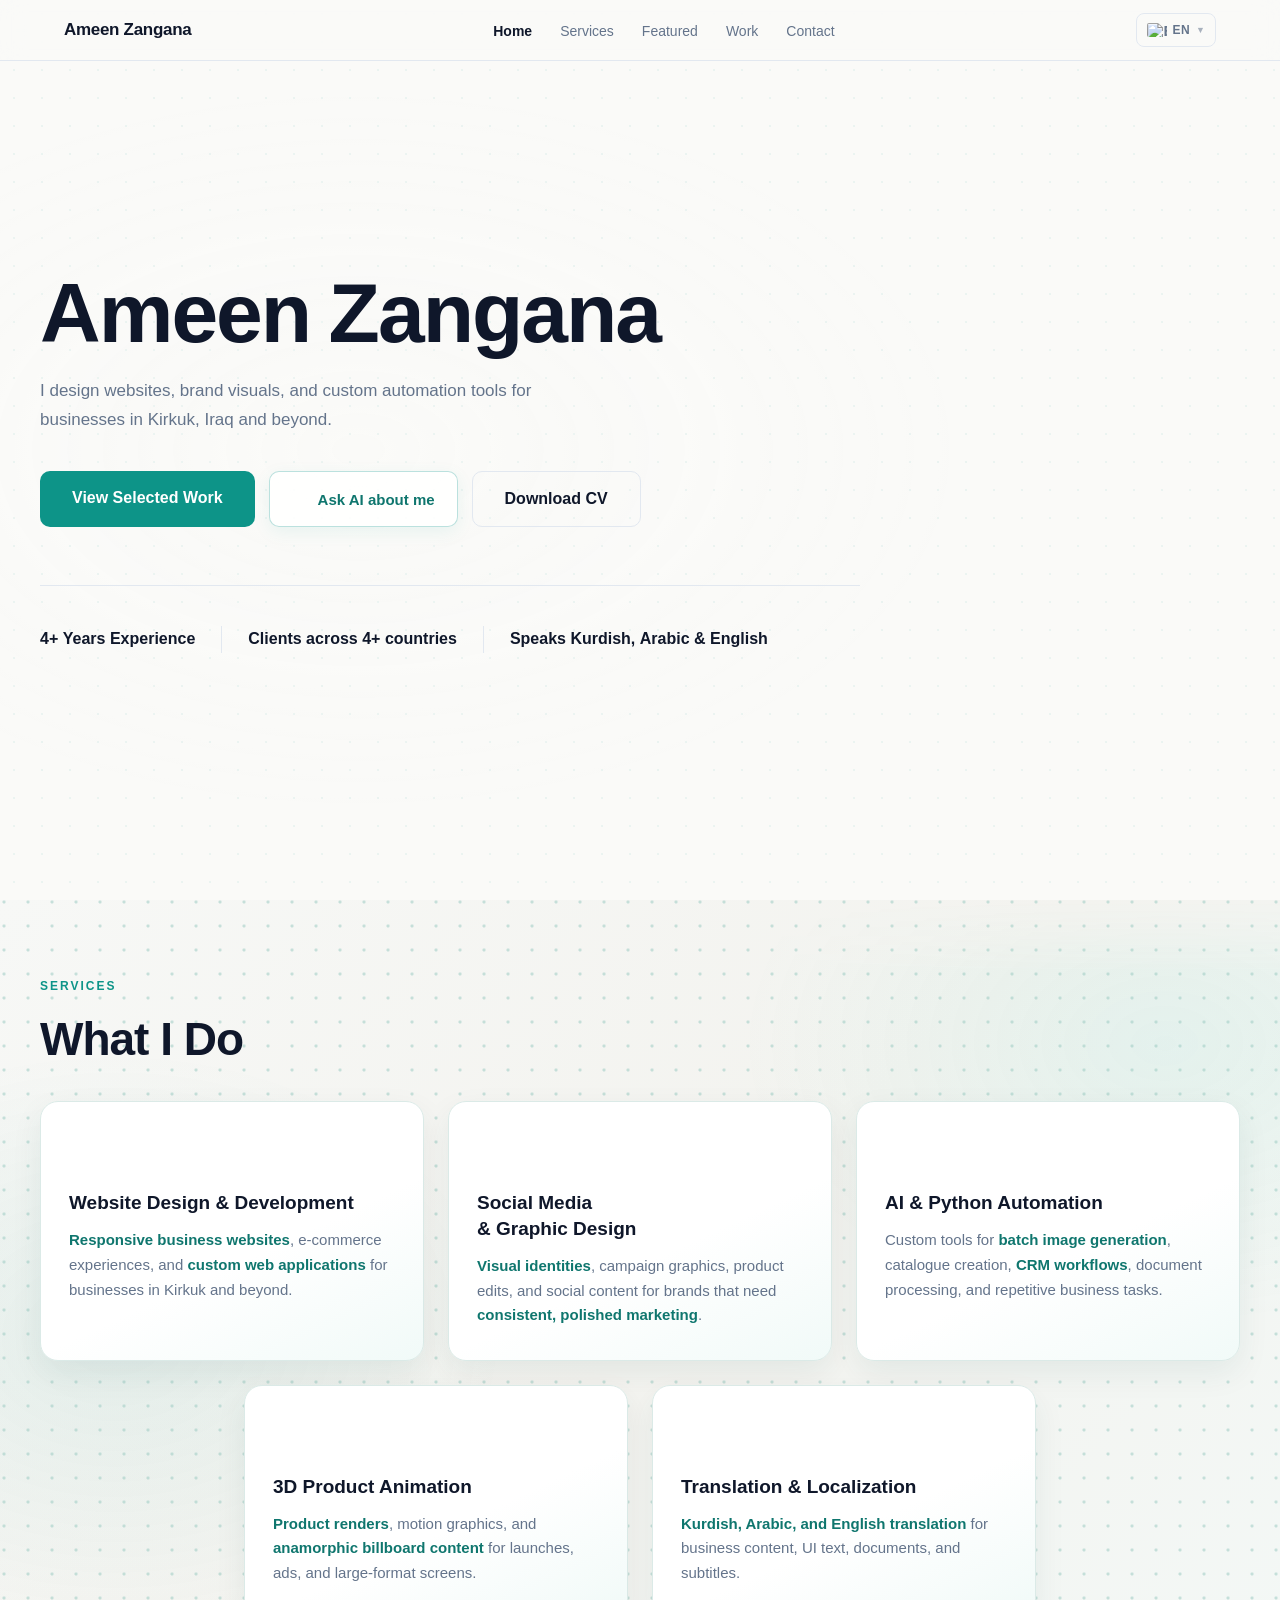
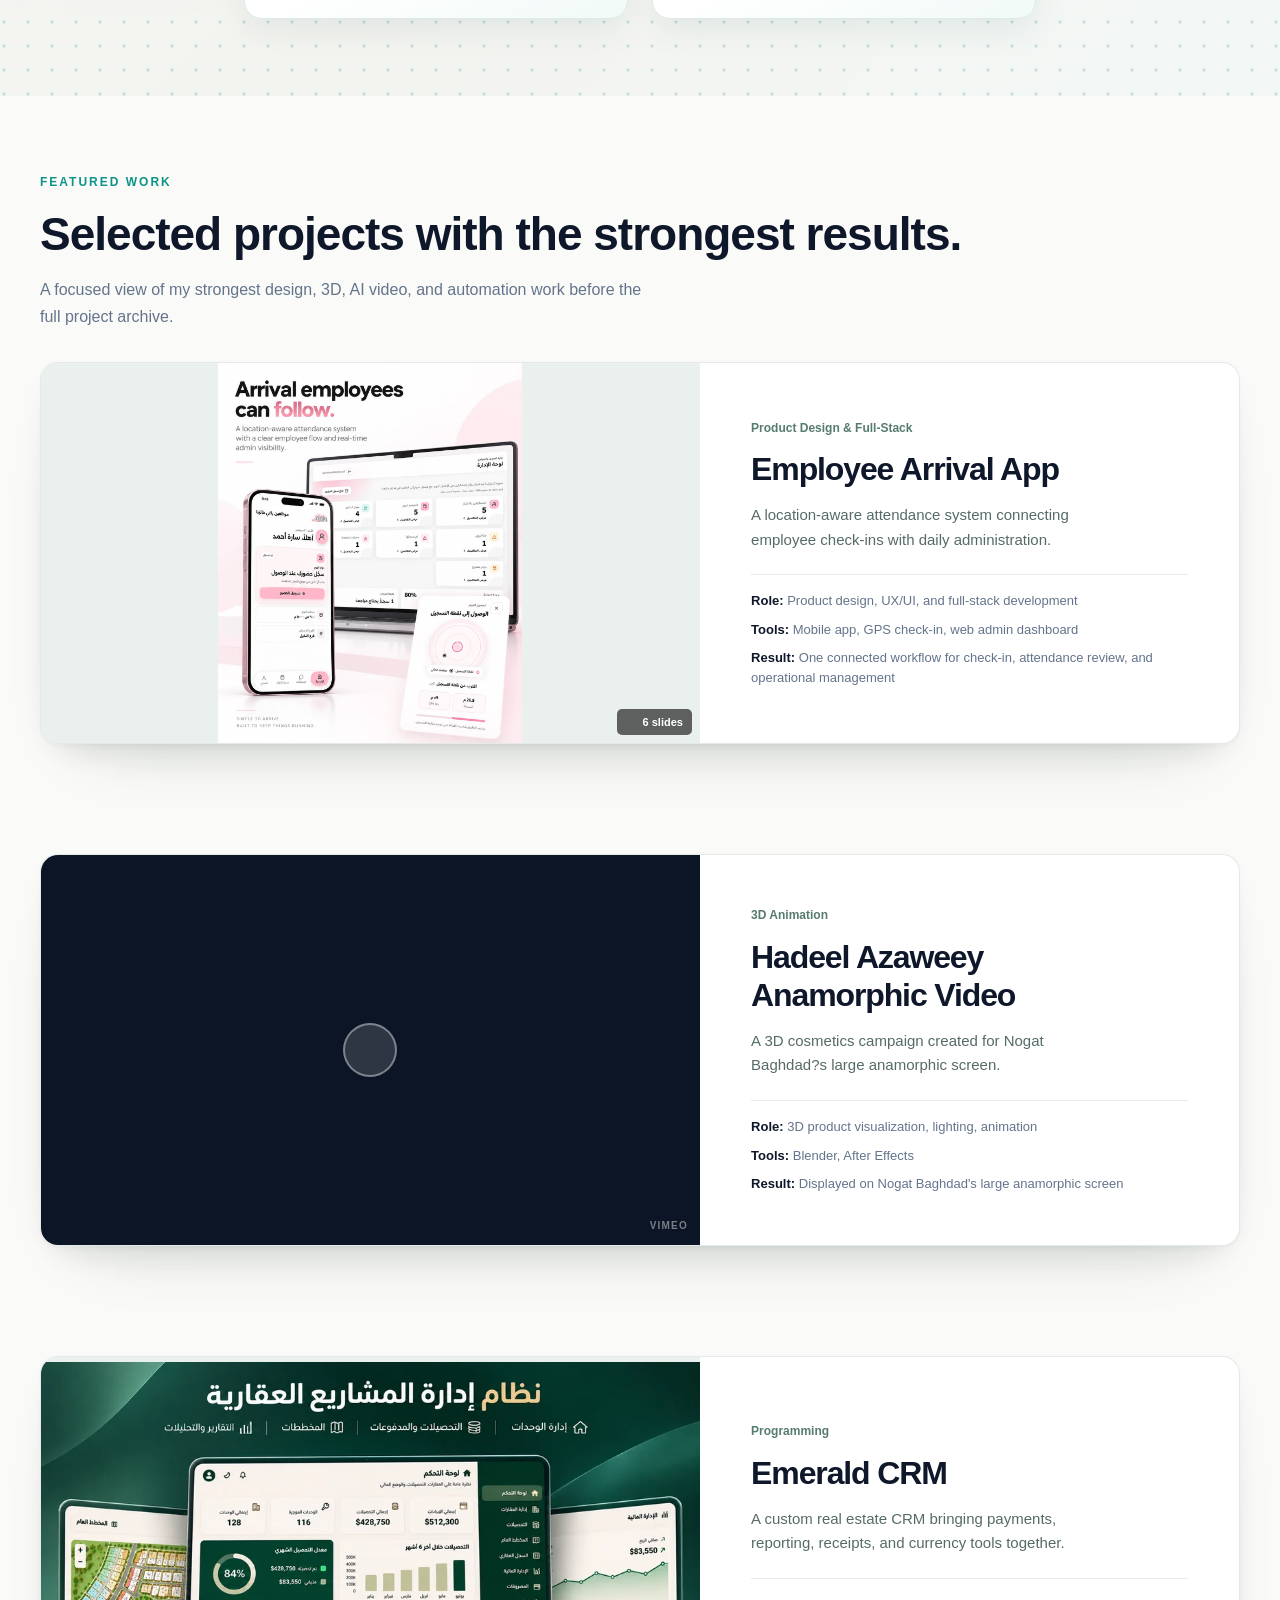
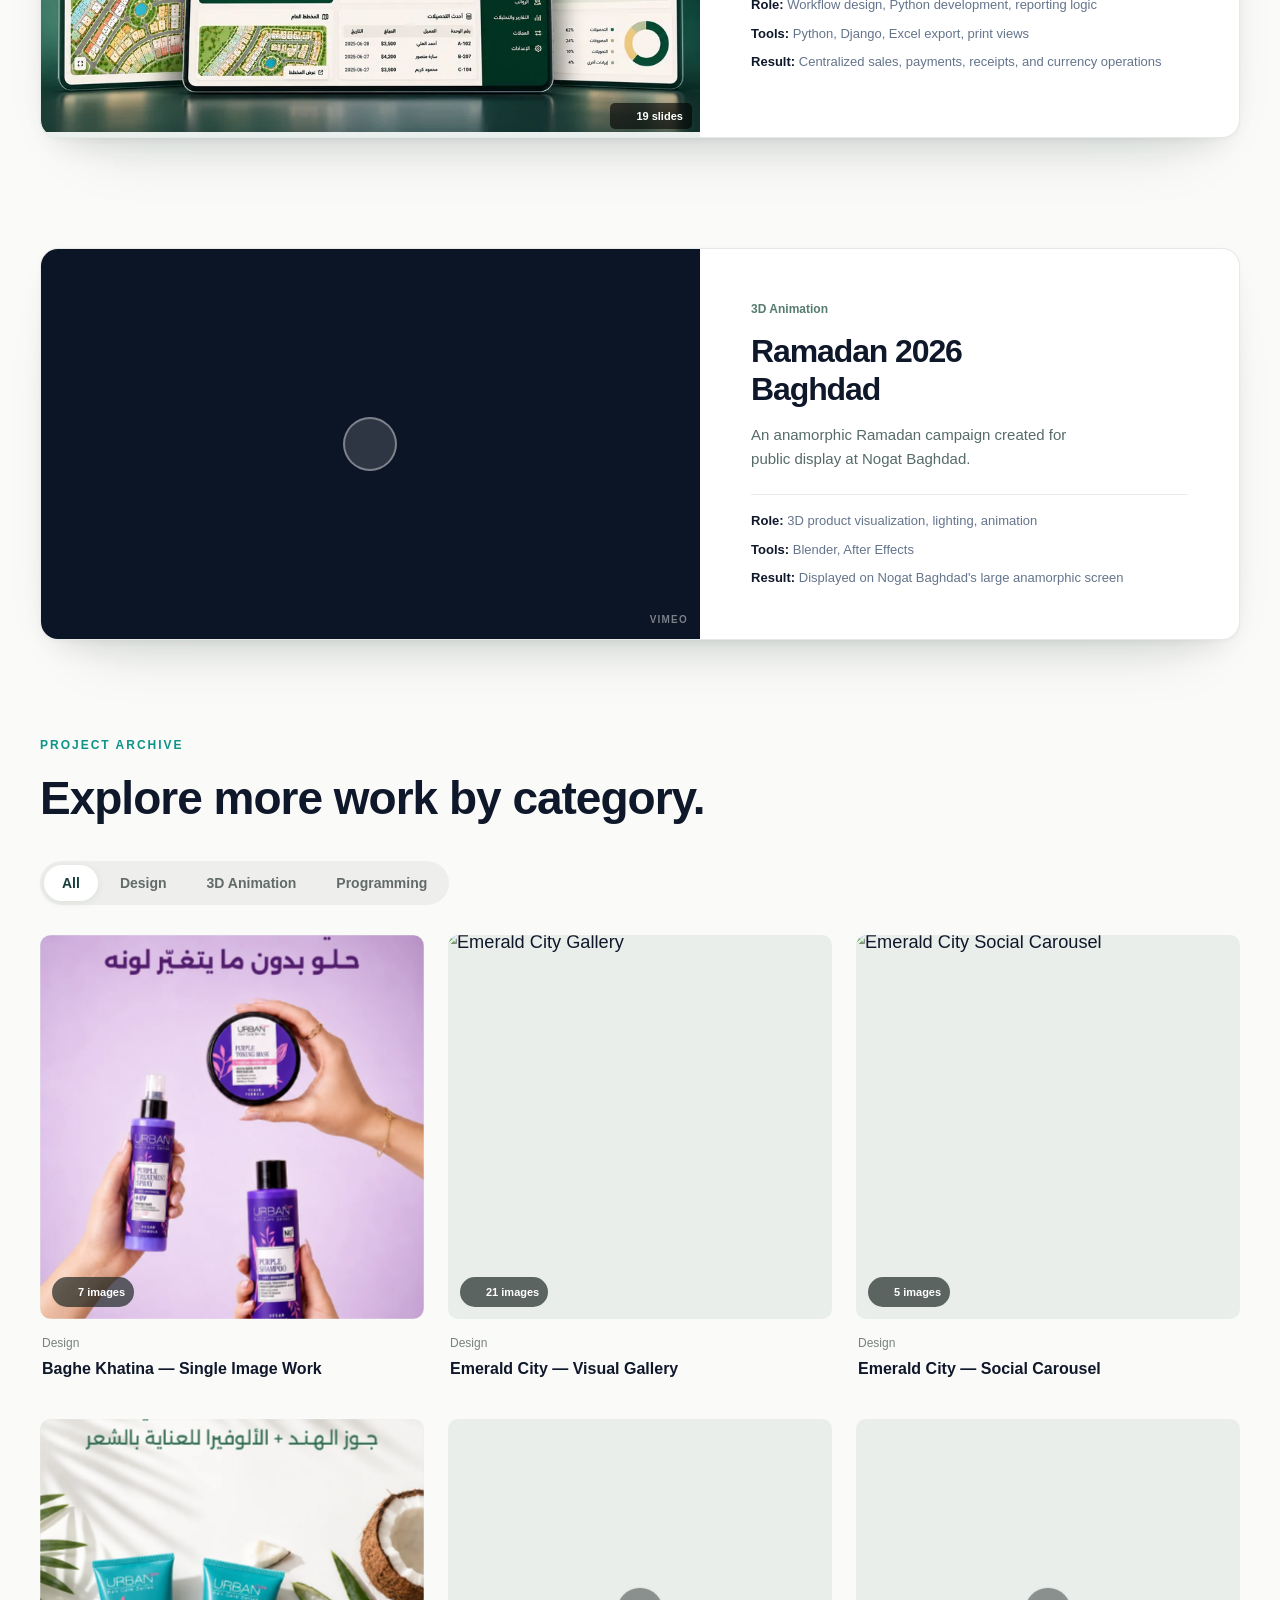
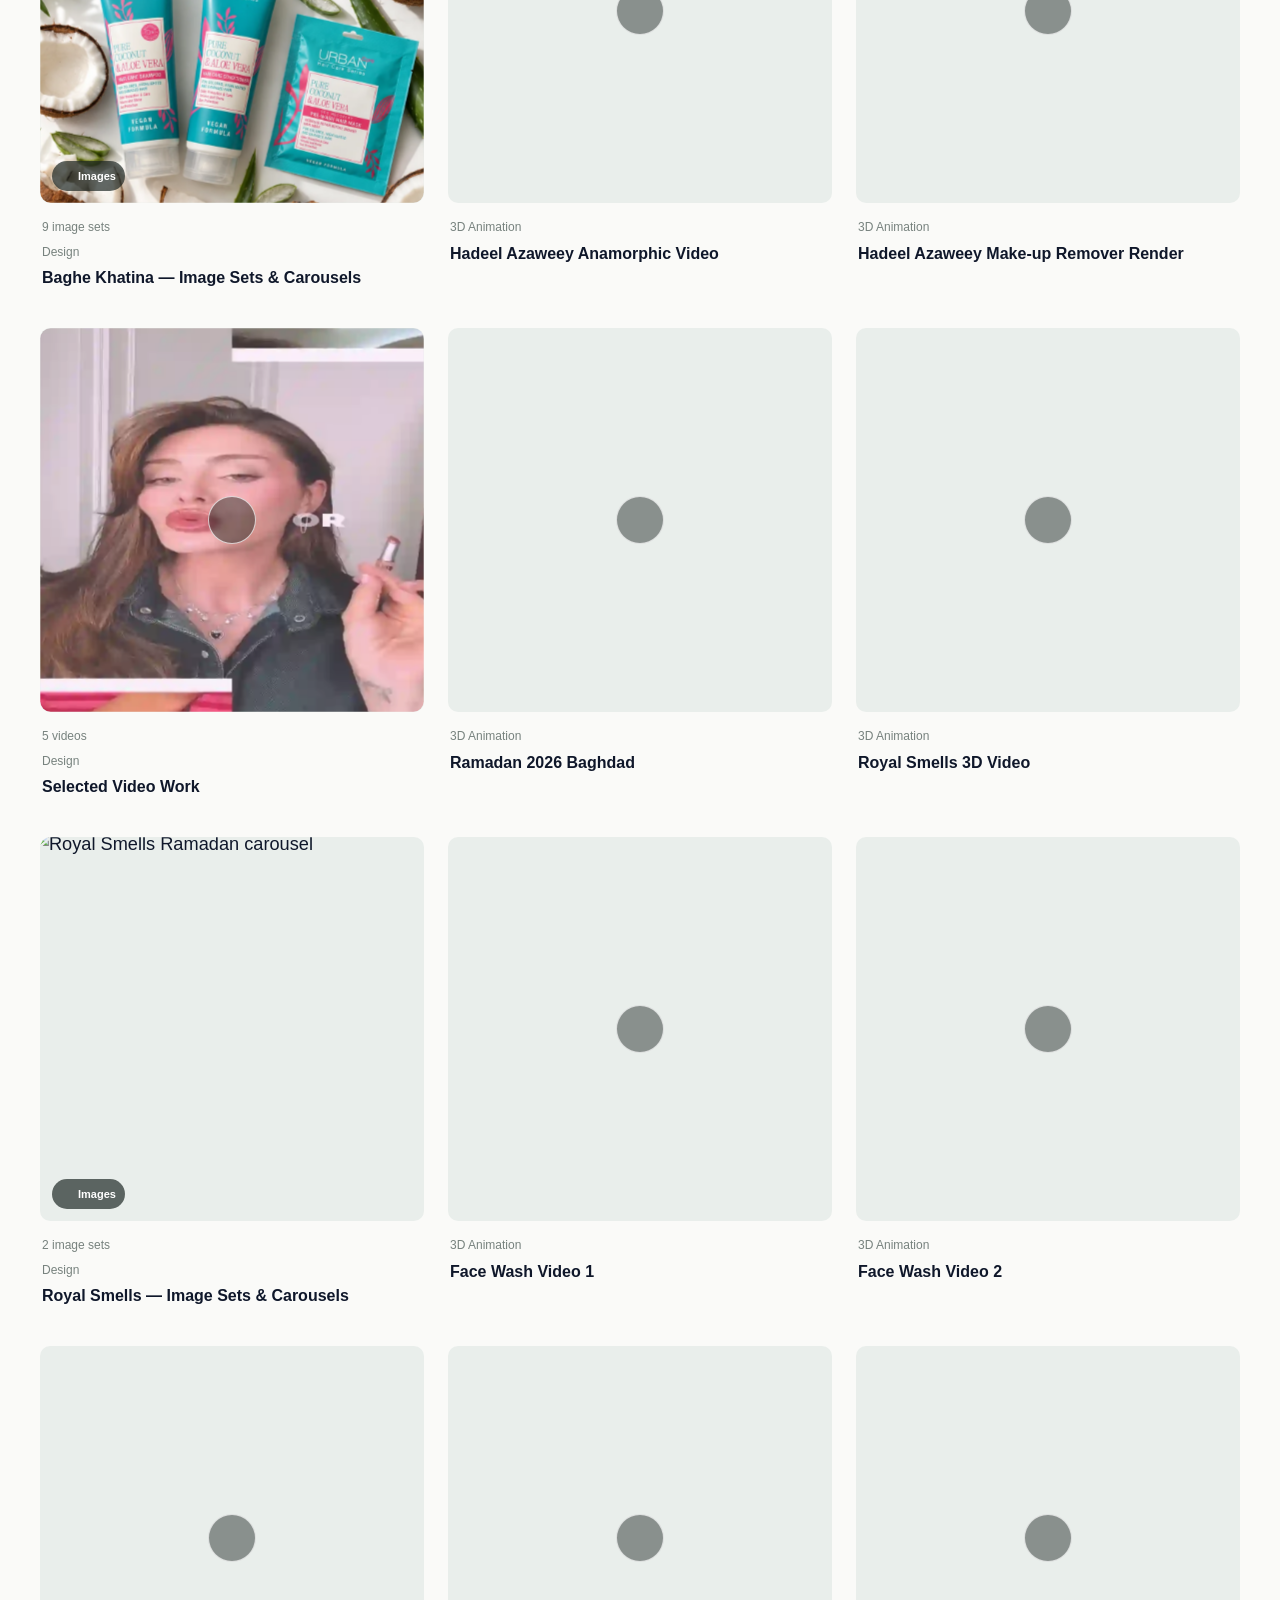
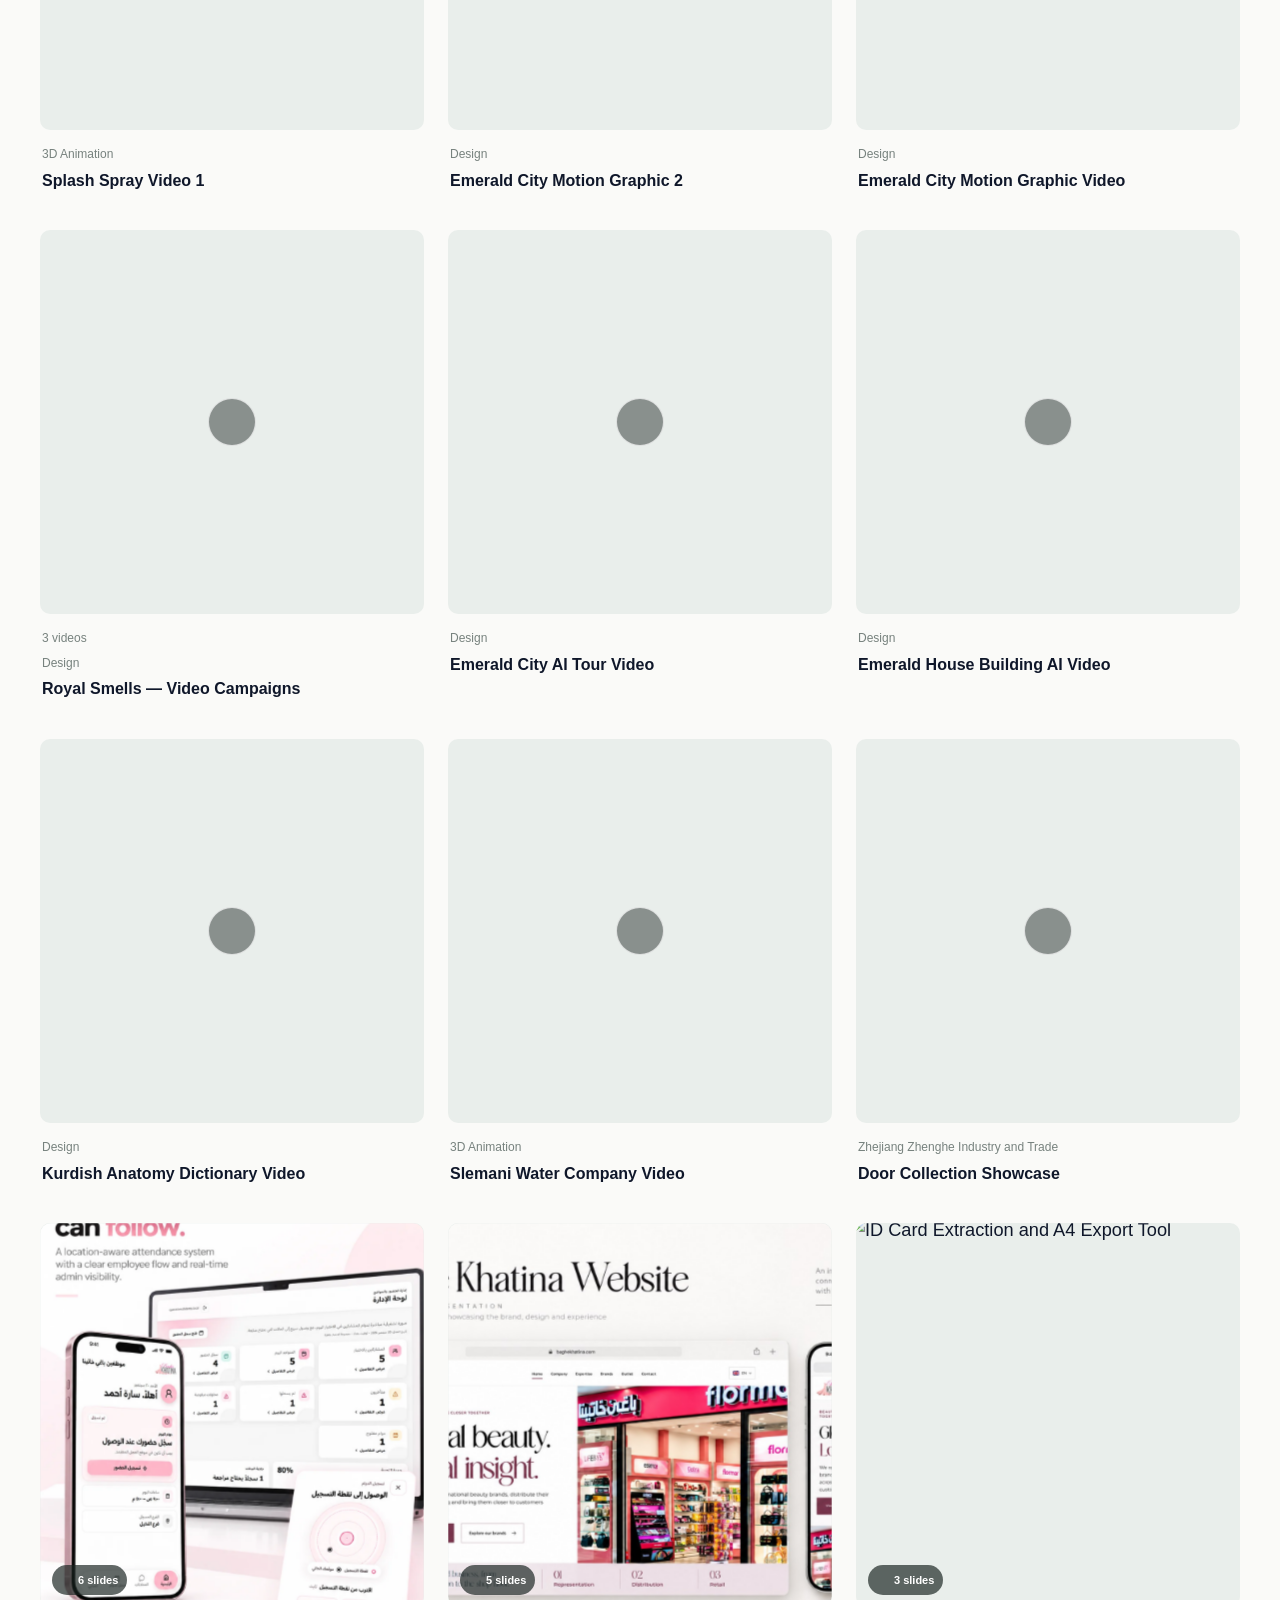
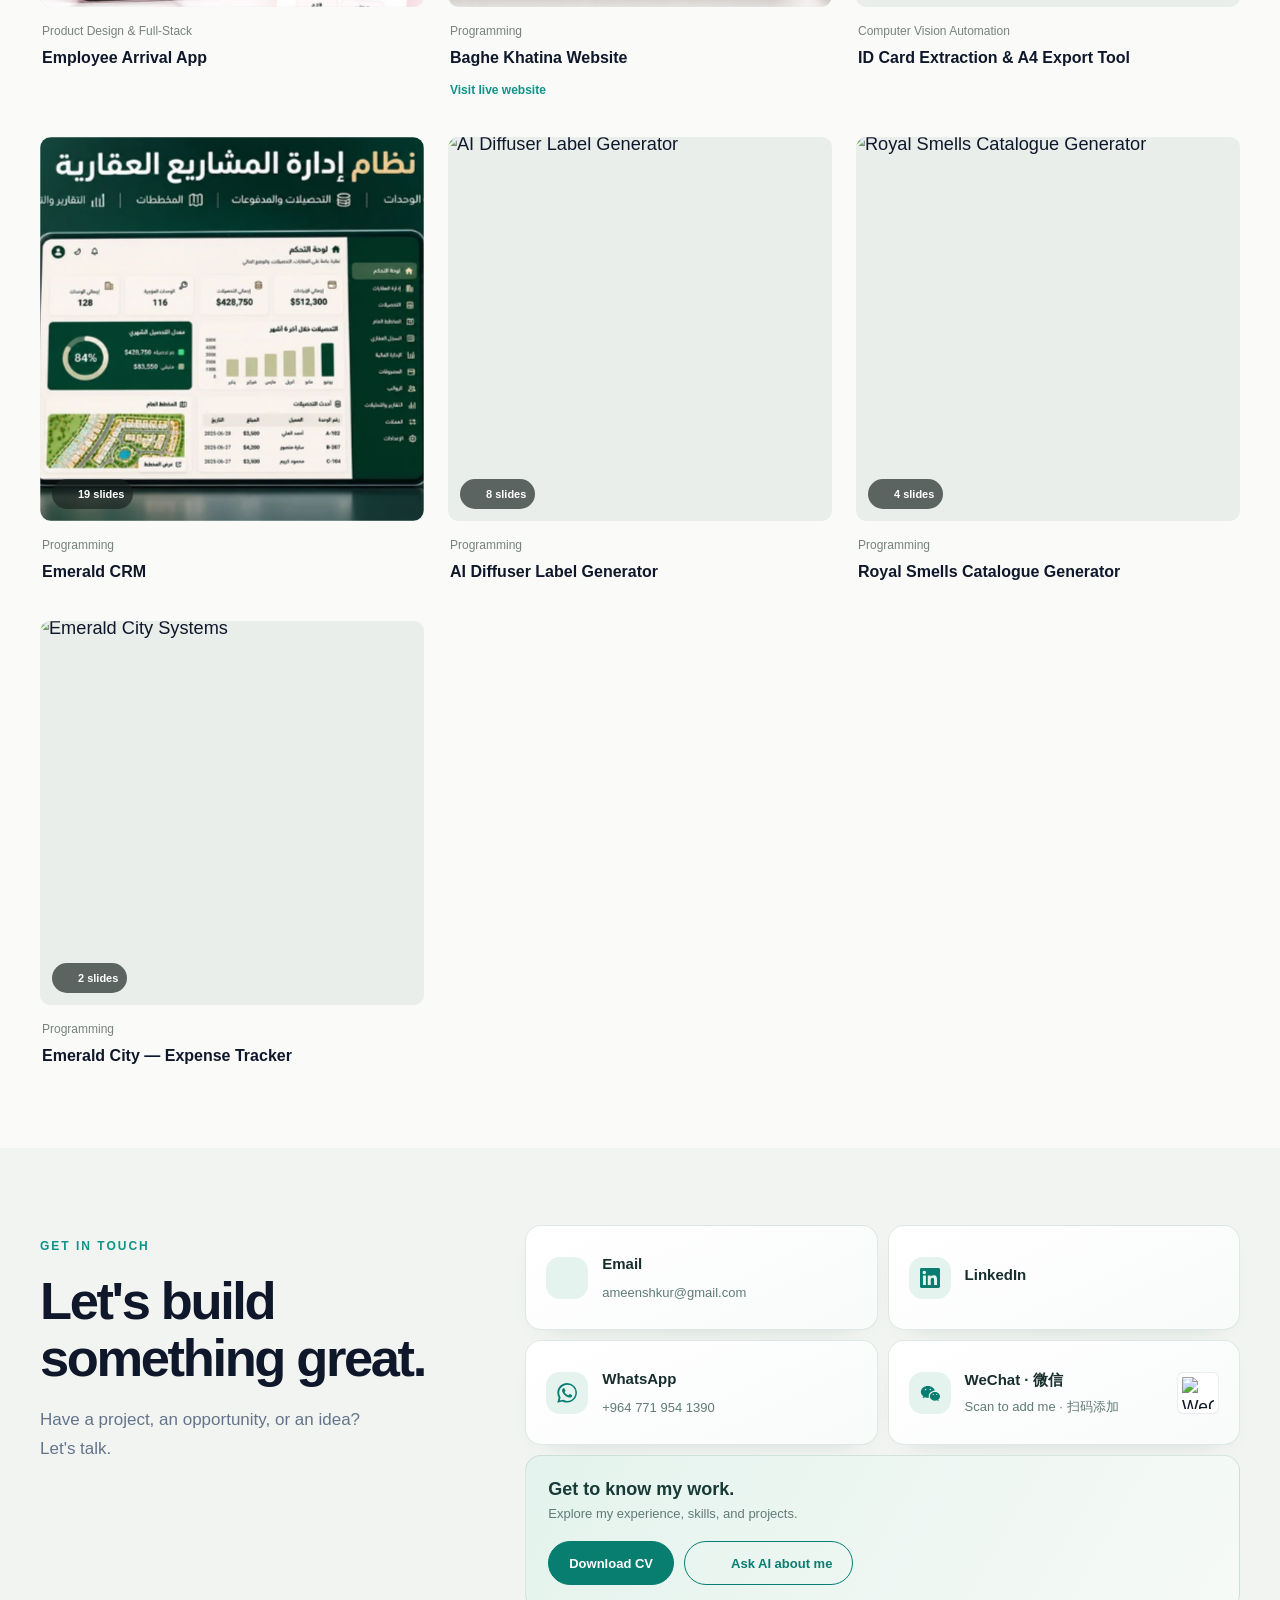
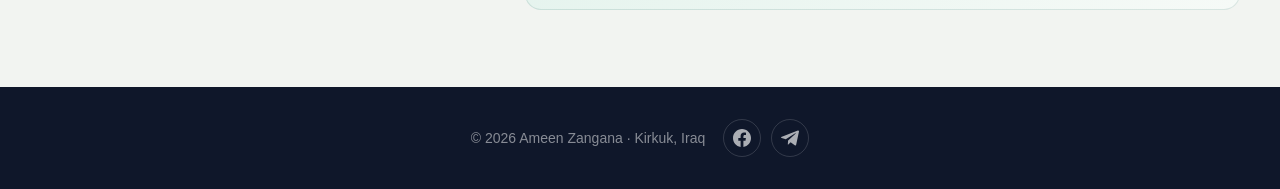
==== commit 6e39aa94: "Update Emerald CRM gallery images" ====
--- a/index.html
+++ b/index.html
@@ -196,7 +196,7 @@
       <div class="featured-card reveal" onclick="lb.openGallery('ec-crm')" role="button" tabindex="0" onkeydown="if (event.key === 'Enter' || event.key === ' ') { event.preventDefault(); lb.openGallery('ec-crm'); }">
         <div class="featured-media">
           <div class="proj-thumb">
-            <img src="assets/projects/dev/covers/thumbs/emerald-crm-thumb.jpg" alt="Emerald CRM dashboard" loading="lazy" decoding="async"/>
+            <img src="assets/projects/dev/covers/thumbs/emerald-crm-thumb.webp" alt="Emerald CRM dashboard" loading="lazy" decoding="async"/>
             <span class="gallery-badge" data-gallery-label="slides"><i data-lucide="images" style="width:12px;height:12px"></i><span class="gallery-badge-text">Slides</span></span>
           </div>
         </div>
@@ -676,7 +676,7 @@
 
       <div class="proj-card reveal" data-cat="ai">
         <div class="proj-thumb" onclick="lb.openGallery('ec-crm')">
-          <img src="assets/projects/dev/covers/thumbs/emerald-crm-thumb.jpg" alt="Emerald CRM" loading="lazy" decoding="async"/>
+          <img src="assets/projects/dev/covers/thumbs/emerald-crm-thumb.webp" alt="Emerald CRM" loading="lazy" decoding="async"/>
           <span class="gallery-badge" data-gallery-label="slides"><i data-lucide="images" style="width:12px;height:12px"></i><span class="gallery-badge-text">Slides</span></span>
         </div>
         <div class="proj-body">
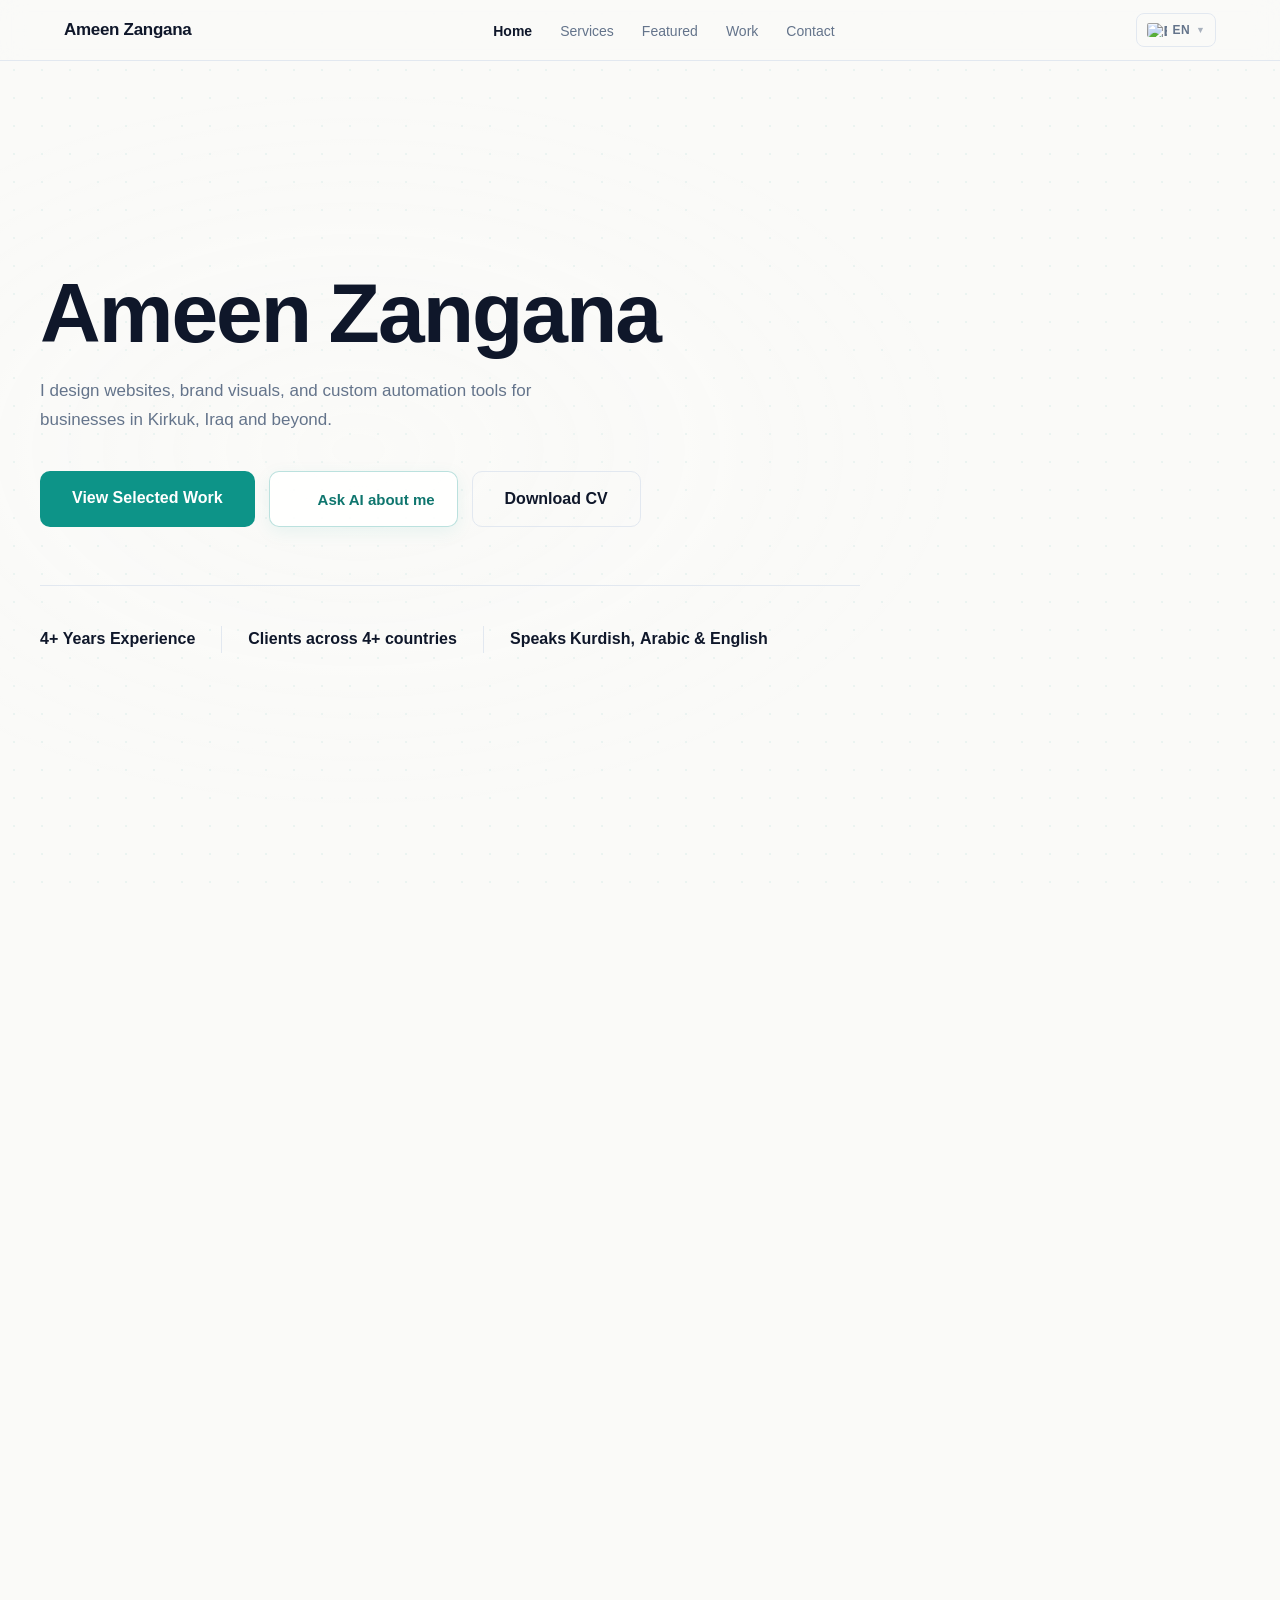
==== commit e2e591b4: "Fix RTL scrollbar placement and styling" ====
--- a/index.html
+++ b/index.html
@@ -11,7 +11,7 @@
   <link rel="icon" type="image/svg+xml" href="assets/favicon.svg"/>
   <script src="https://unpkg.com/lucide@latest/dist/umd/lucide.min.js" defer></script>
   <script src="init.js"></script>
-  <link rel="stylesheet" href="styles.css?v=20261128-mobile-contact-v2"/>
+  <link rel="stylesheet" href="styles.css?v=20261128-rtl-scroll"/>
 </head>
 <body>
 
@@ -868,7 +868,7 @@
 
 <!-- ═══ SCRIPTS ══════════════════════════════════════════════ -->
 <script src="assets/vendor/lenis/lenis.min.js"></script>
-<script src="script.js?v=20261127-contact-v2"></script>
+<script src="script.js?v=20261128-rtl-scroll"></script>
 <script src="dot-grid.js?v=20261126-phone-drift"></script>
 
 </body>
--- a/styles.css
+++ b/styles.css
@@ -949,6 +949,9 @@
 
 /* Lenis controls wheel scrolling while native scrolling remains the fallback. */
 html.lenis, html.lenis body { height: auto; }
+/* Keep the page scrollbar on the inline end of the current language. */
+html, html.lenis { height: 100%; overflow: hidden; }
+body, html.lenis body { height: 100%; overflow-y: auto; overflow-x: hidden; }
 html.lenis-smooth { scroll-behavior: auto; }
 .lenis.lenis-smooth [data-lenis-prevent] { overscroll-behavior: contain; }
 @media (prefers-reduced-motion: reduce) { html { scroll-behavior: auto; } }
@@ -1120,10 +1123,13 @@
 
 /* Use the custom slim scrollbar in Chromium and WebKit without end buttons. */
 @supports selector(::-webkit-scrollbar) {
-  #portfolio .campaign-card[open] .campaign-list { scrollbar-width: auto; scrollbar-color: auto; }
+  #portfolio .campaign-card[open] .campaign-list,
+  html[dir="rtl"] #portfolio .campaign-card[open] .campaign-list { scrollbar-width: auto; scrollbar-color: auto; }
 }
 #portfolio .campaign-list::-webkit-scrollbar { width: 5px; }
-#portfolio .campaign-list::-webkit-scrollbar-button { display: none; width: 0; height: 0; }
+#portfolio .campaign-list::-webkit-scrollbar-button,
+#portfolio .campaign-list::-webkit-scrollbar-button:vertical:start:decrement,
+#portfolio .campaign-list::-webkit-scrollbar-button:vertical:end:increment { display: none; width: 0; height: 0; }
 
 /* Featured projects: a page-scrolling stack inspired by React Bits ScrollStack. */
 #featured .featured-grid { display: block; margin: 0; }
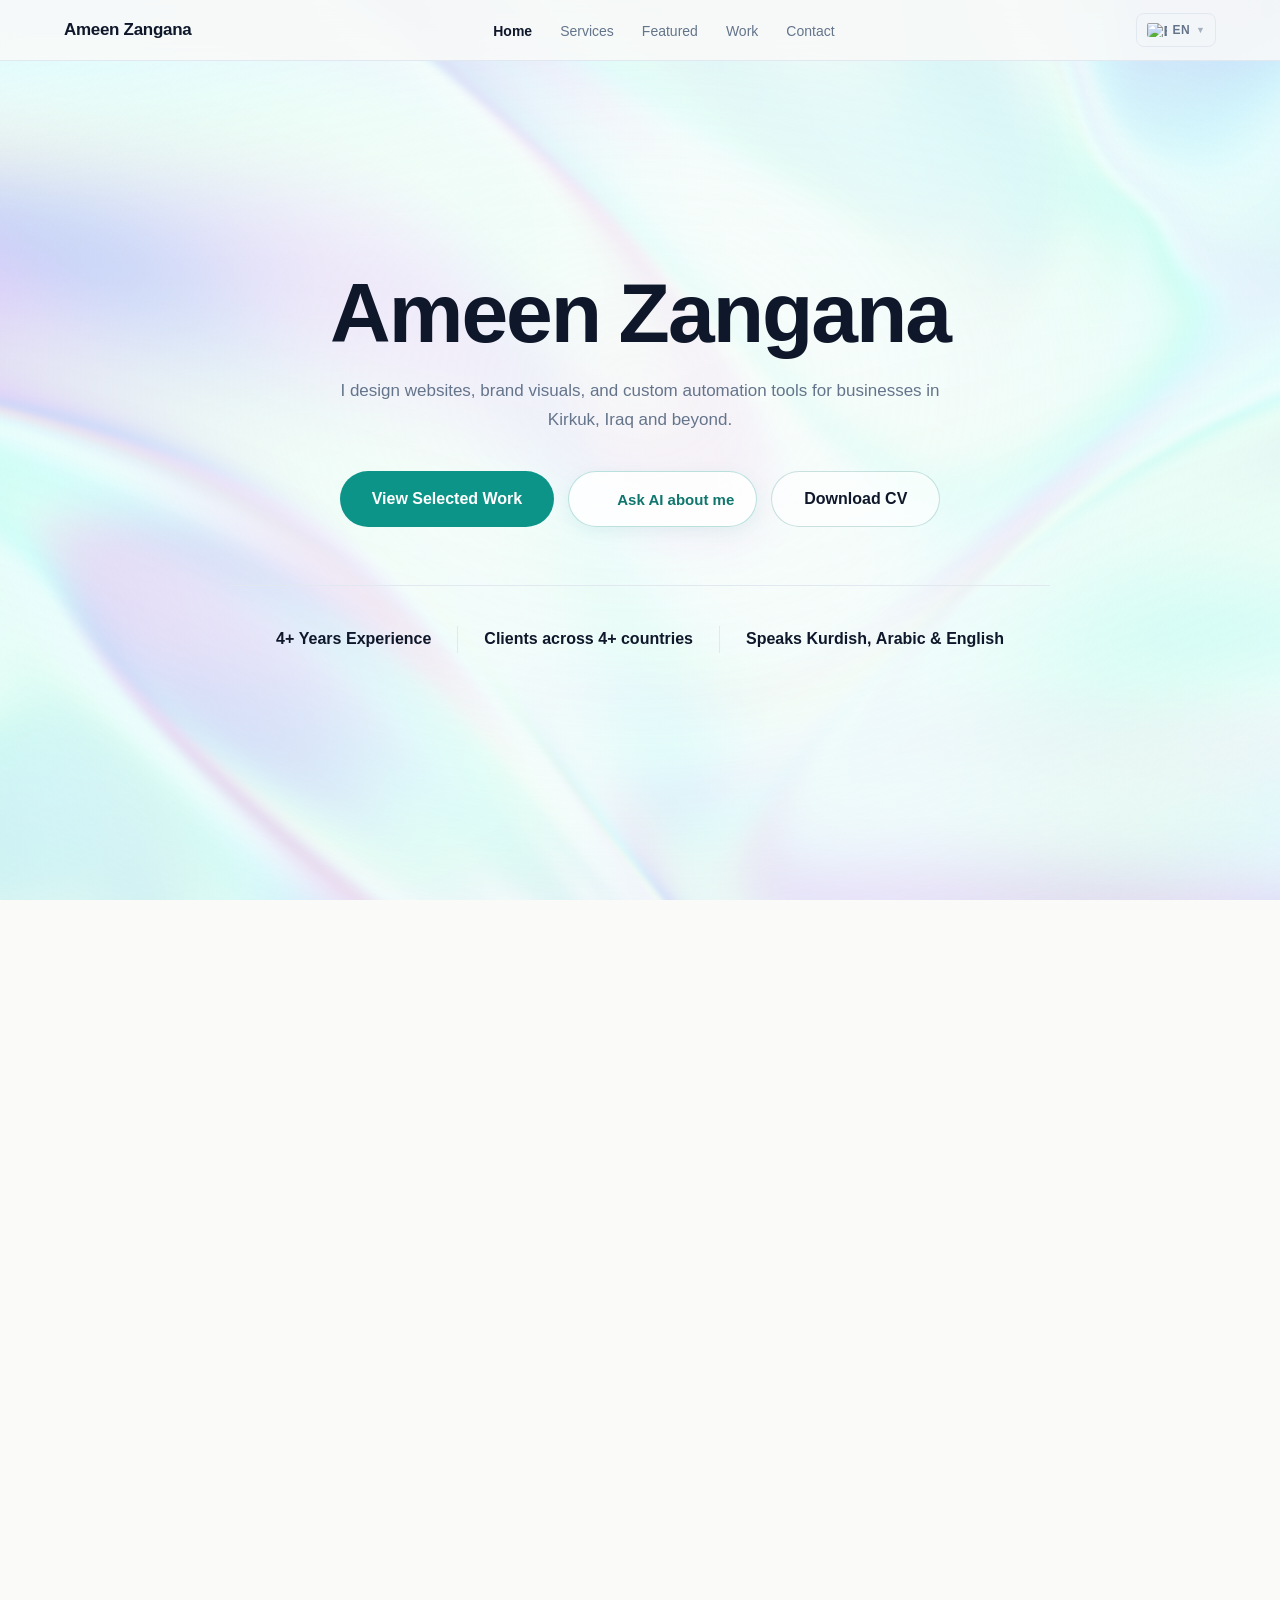
==== commit 04ac66b0: "Add iridescent centered hero" ====
--- a/index.html
+++ b/index.html
@@ -11,7 +11,7 @@
   <link rel="icon" type="image/svg+xml" href="assets/favicon.svg"/>
   <script src="https://unpkg.com/lucide@latest/dist/umd/lucide.min.js" defer></script>
   <script src="init.js"></script>
-  <link rel="stylesheet" href="styles.css?v=20261128-rtl-scroll"/>
+  <link rel="stylesheet" href="styles.css?v=20261128-iridescence"/>
 </head>
 <body>
 
@@ -67,6 +67,7 @@
 
 <!-- ═══ HERO ════════════════════════════════════════════════ -->
 <section id="hero">
+  <canvas id="hero-iridescence" aria-hidden="true"></canvas>
   <div class="hero-inner">
     <div class="hero-copy">
       <h1 class="hero-name" data-i18n="hero_name">Ameen Zangana</h1>
@@ -868,6 +869,7 @@
 
 <!-- ═══ SCRIPTS ══════════════════════════════════════════════ -->
 <script src="assets/vendor/lenis/lenis.min.js"></script>
+<script src="hero-iridescence.js?v=20261128"></script>
 <script src="script.js?v=20261128-rtl-scroll"></script>
 <script src="dot-grid.js?v=20261126-phone-drift"></script>
 
--- a/styles.css
+++ b/styles.css
@@ -1309,3 +1309,30 @@
   .contact-link-card, .cv-card .btn-white, .cv-card .btn-outline-white, .cv-card .btn-white::before, .cv-card .btn-outline-white::before { transition: none; }
   .contact-link-card:hover, .cv-card .btn-white:hover, .cv-card .btn-outline-white:hover { transform: none; }
 }
+
+/* A soft, interactive iridescent surface frames the centered introduction. */
+#hero { background: #eaf6f3; }
+#hero-iridescence { position: absolute; inset: 0; z-index: 0; width: 100%; height: 100%; display: block; pointer-events: none; }
+#hero::before { z-index: 1; background: radial-gradient(ellipse at 50% 43%, rgba(250,252,250,.92) 0%, rgba(250,252,250,.78) 38%, rgba(250,252,250,.38) 100%); }
+#hero::after { z-index: 1; background: linear-gradient(180deg, rgba(250,250,248,.22), transparent 30%, rgba(250,250,248,.36)); opacity: 1; }
+#hero .hero-inner { position: relative; z-index: 2; width: 100%; max-width: 1100px; margin: 0 auto; text-align: center; }
+#hero .hero-copy { max-width: 900px; margin-inline: auto; }
+#hero .hero-bio { max-width: 600px; margin-inline: auto; }
+#hero .hero-btns { justify-content: center; }
+#hero .hero-stats { justify-content: center; margin-inline: auto; }
+#hero .stat-item:first-child { padding-inline-start: 26px; }
+#hero .hero-btns .btn-primary, #hero .hero-btns .btn-secondary, #hero .hero-btns .btn-ai { min-height: 52px; border-radius: 999px; display: inline-flex; align-items: center; justify-content: center; transition: transform .25s cubic-bezier(.22,1,.36,1), box-shadow .25s ease, background .25s ease, border-color .25s ease, color .25s ease; }
+#hero .hero-btns .btn-secondary { background: rgba(255,255,255,.62); border-color: rgba(15,118,110,.22); }
+@media (hover: hover) {
+  #hero .hero-btns .btn-primary:hover, #hero .hero-btns .btn-secondary:hover, #hero .hero-btns .btn-ai:hover { transform: translateY(-3px); box-shadow: 0 10px 24px rgba(15,118,110,.18); }
+}
+#hero .hero-btns .btn-primary:focus-visible, #hero .hero-btns .btn-secondary:focus-visible, #hero .hero-btns .btn-ai:focus-visible { outline: 3px solid rgba(13,148,136,.45); outline-offset: 4px; }
+#hero .hero-btns .btn-primary:active, #hero .hero-btns .btn-secondary:active, #hero .hero-btns .btn-ai:active { transform: translateY(0); }
+@media (max-width: 640px) {
+  #hero::before { background: radial-gradient(ellipse at 50% 35%, rgba(250,252,250,.91), rgba(250,252,250,.58) 75%); }
+  #hero .hero-inner { max-width: calc(100vw - 32px); }
+  #hero .stat-item:first-child { padding-inline-start: 10px; }
+}
+@media (prefers-reduced-motion: reduce) {
+  #hero .hero-btns .btn-primary, #hero .hero-btns .btn-secondary, #hero .hero-btns .btn-ai { transition: none; }
+}
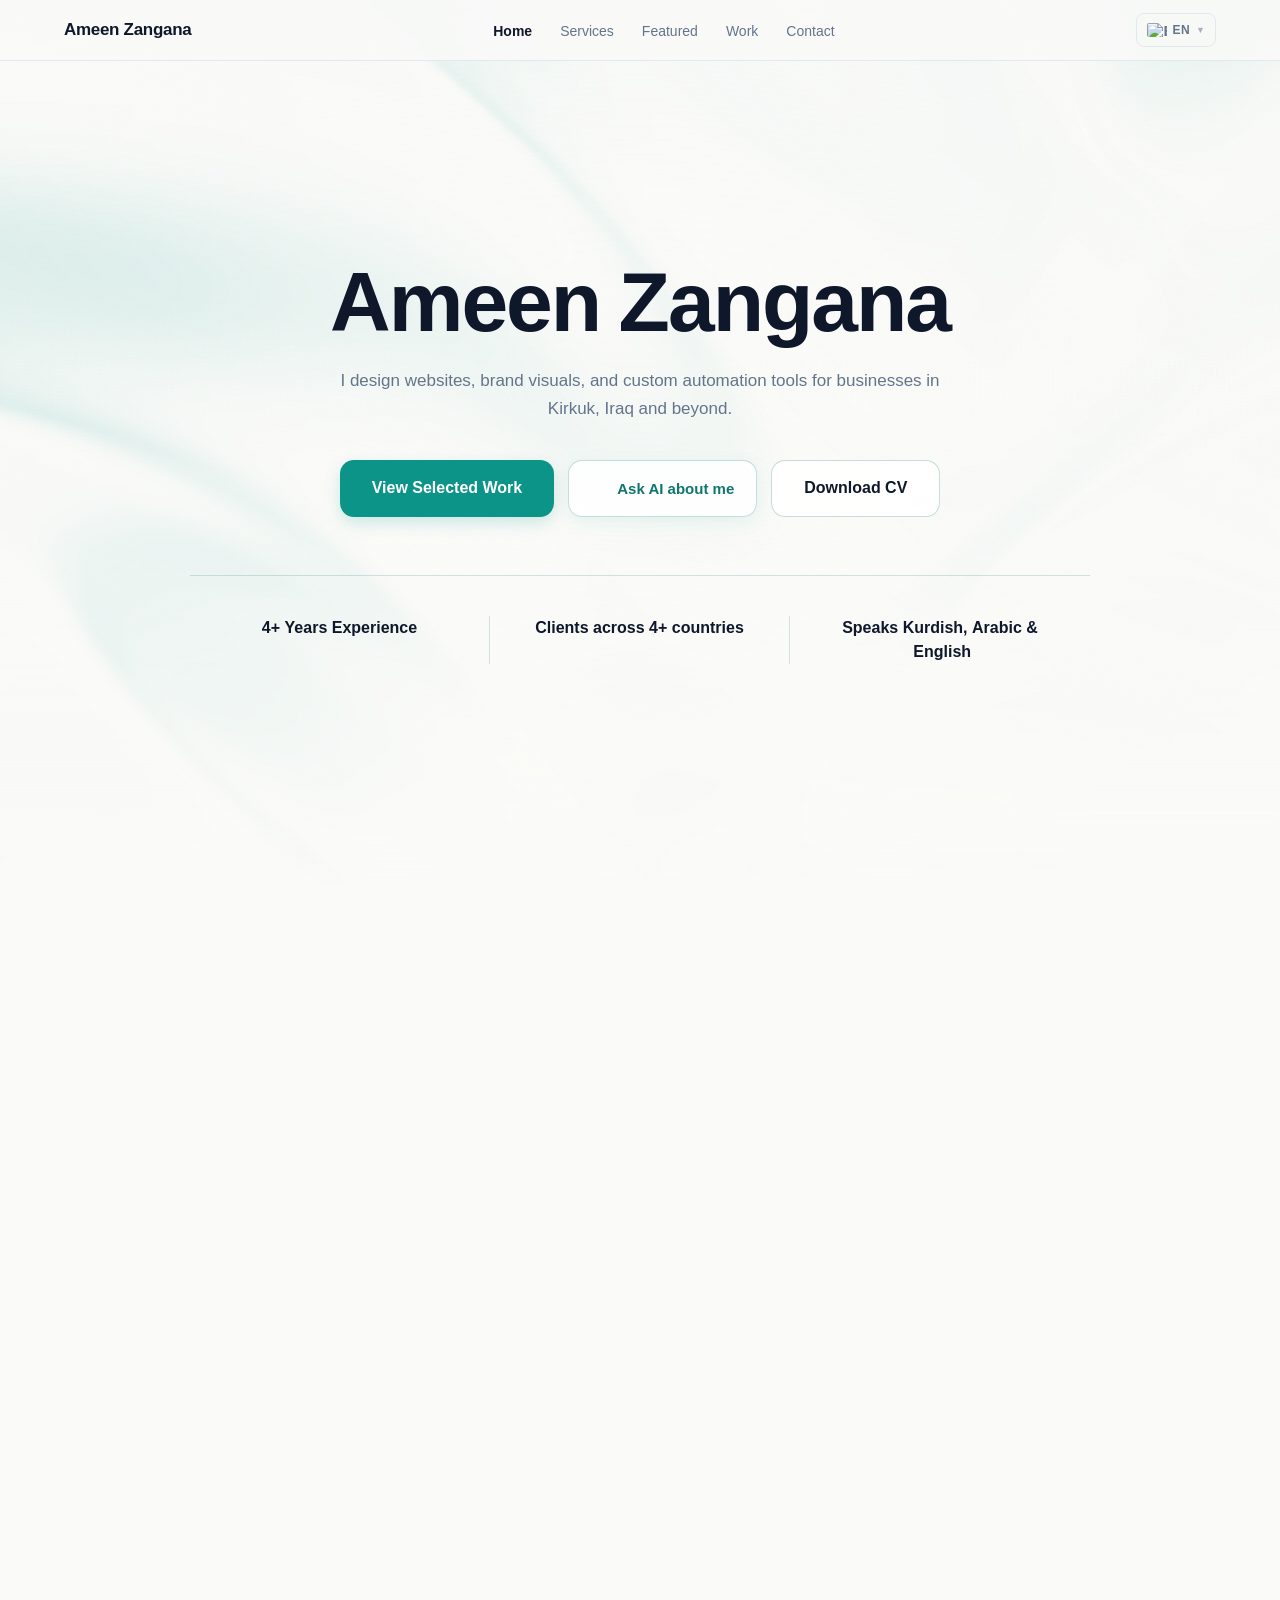
==== commit f95e799c: "Refine hero palette and interactions" ====
--- a/index.html
+++ b/index.html
@@ -11,7 +11,7 @@
   <link rel="icon" type="image/svg+xml" href="assets/favicon.svg"/>
   <script src="https://unpkg.com/lucide@latest/dist/umd/lucide.min.js" defer></script>
   <script src="init.js"></script>
-  <link rel="stylesheet" href="styles.css?v=20261128-iridescence"/>
+  <link rel="stylesheet" href="styles.css?v=20261128-hero-refined"/>
 </head>
 <body>
 
@@ -869,7 +869,7 @@
 
 <!-- ═══ SCRIPTS ══════════════════════════════════════════════ -->
 <script src="assets/vendor/lenis/lenis.min.js"></script>
-<script src="hero-iridescence.js?v=20261128"></script>
+<script src="hero-iridescence.js?v=20261128-hero-refined"></script>
 <script src="script.js?v=20261128-rtl-scroll"></script>
 <script src="dot-grid.js?v=20261126-phone-drift"></script>
 
--- a/styles.css
+++ b/styles.css
@@ -1336,3 +1336,32 @@
 @media (prefers-reduced-motion: reduce) {
   #hero .hero-btns .btn-primary, #hero .hero-btns .btn-secondary, #hero .hero-btns .btn-ai { transition: none; }
 }
+
+/* Keep the hero in the same off-white, navy and teal palette as the site. */
+#hero { background: var(--bg); }
+#hero::before { background: radial-gradient(ellipse at 50% 42%, rgba(250,250,248,.82), rgba(250,250,248,.38) 75%); }
+#hero::after { background: linear-gradient(180deg, rgba(250,250,248,.35), transparent 36%, var(--bg)); }
+#hero .hero-stats { display: grid; grid-template-columns: repeat(3, minmax(0, 1fr)); width: min(100%, 900px); max-width: none; gap: 0; border-top-color: rgba(15,118,110,.18); }
+#hero .stat-item, #hero .stat-item:first-child { min-width: 0; padding: 0 22px; border: 0; border-inline-end: 1px solid rgba(15,118,110,.18); }
+#hero .stat-item:last-child { border-inline-end: 0; }
+#hero .stat-value { line-height: 1.5; }
+/* A restrained version of React Bits' Glare Hover treatment. */
+#hero .hero-btns .btn-primary, #hero .hero-btns .btn-secondary, #hero .hero-btns .btn-ai { position: relative; isolation: isolate; overflow: hidden; border-radius: 14px; min-height: 56px; }
+#hero .hero-btns .btn-primary { background: var(--teal); box-shadow: 0 6px 16px rgba(13,148,136,.18); }
+#hero .hero-btns .btn-ai, #hero .hero-btns .btn-secondary { background: rgba(255,255,255,.85); border: 1px solid rgba(15,118,110,.24); }
+#hero .hero-btns .btn-primary::after, #hero .hero-btns .btn-secondary::after, #hero .hero-btns .btn-ai::after { content: ''; position: absolute; z-index: 3; inset: -50% -35%; pointer-events: none; background: linear-gradient(110deg, transparent 38%, rgba(255,255,255,.46) 50%, transparent 62%); transform: translateX(-130%); transition: transform .65s cubic-bezier(.22,1,.36,1); }
+@media (hover: hover) and (prefers-reduced-motion: no-preference) {
+  #hero .hero-btns .btn-primary:hover::after, #hero .hero-btns .btn-secondary:hover::after, #hero .hero-btns .btn-ai:hover::after { transform: translateX(130%); }
+  #hero .hero-btns .btn-primary:hover { background: var(--teal-dark); }
+  #hero .hero-btns .btn-secondary:hover, #hero .hero-btns .btn-ai:hover { background: #fff; border-color: var(--teal); }
+}
+@media (max-width: 640px) {
+  #hero::before { background: radial-gradient(ellipse at 50% 38%, rgba(250,250,248,.88), rgba(250,250,248,.45) 85%); }
+  #hero .hero-btns .btn-primary, #hero .hero-btns .btn-secondary, #hero .hero-btns .btn-ai { min-height: 52px; }
+  #hero .hero-stats { width: min(100%, 320px); grid-template-columns: 1fr; gap: 0; padding-top: 16px; }
+  #hero .stat-item, #hero .stat-item:first-child { min-height: 0; padding: 10px 4px; border: 0; border-bottom: 1px solid rgba(15,118,110,.13); border-radius: 0; background: none; box-shadow: none; backdrop-filter: none; }
+  #hero .stat-item:last-child { grid-column: auto; border-bottom: 0; }
+}
+@media (prefers-reduced-motion: reduce) {
+  #hero .hero-btns .btn-primary::after, #hero .hero-btns .btn-secondary::after, #hero .hero-btns .btn-ai::after { transition: none; }
+}
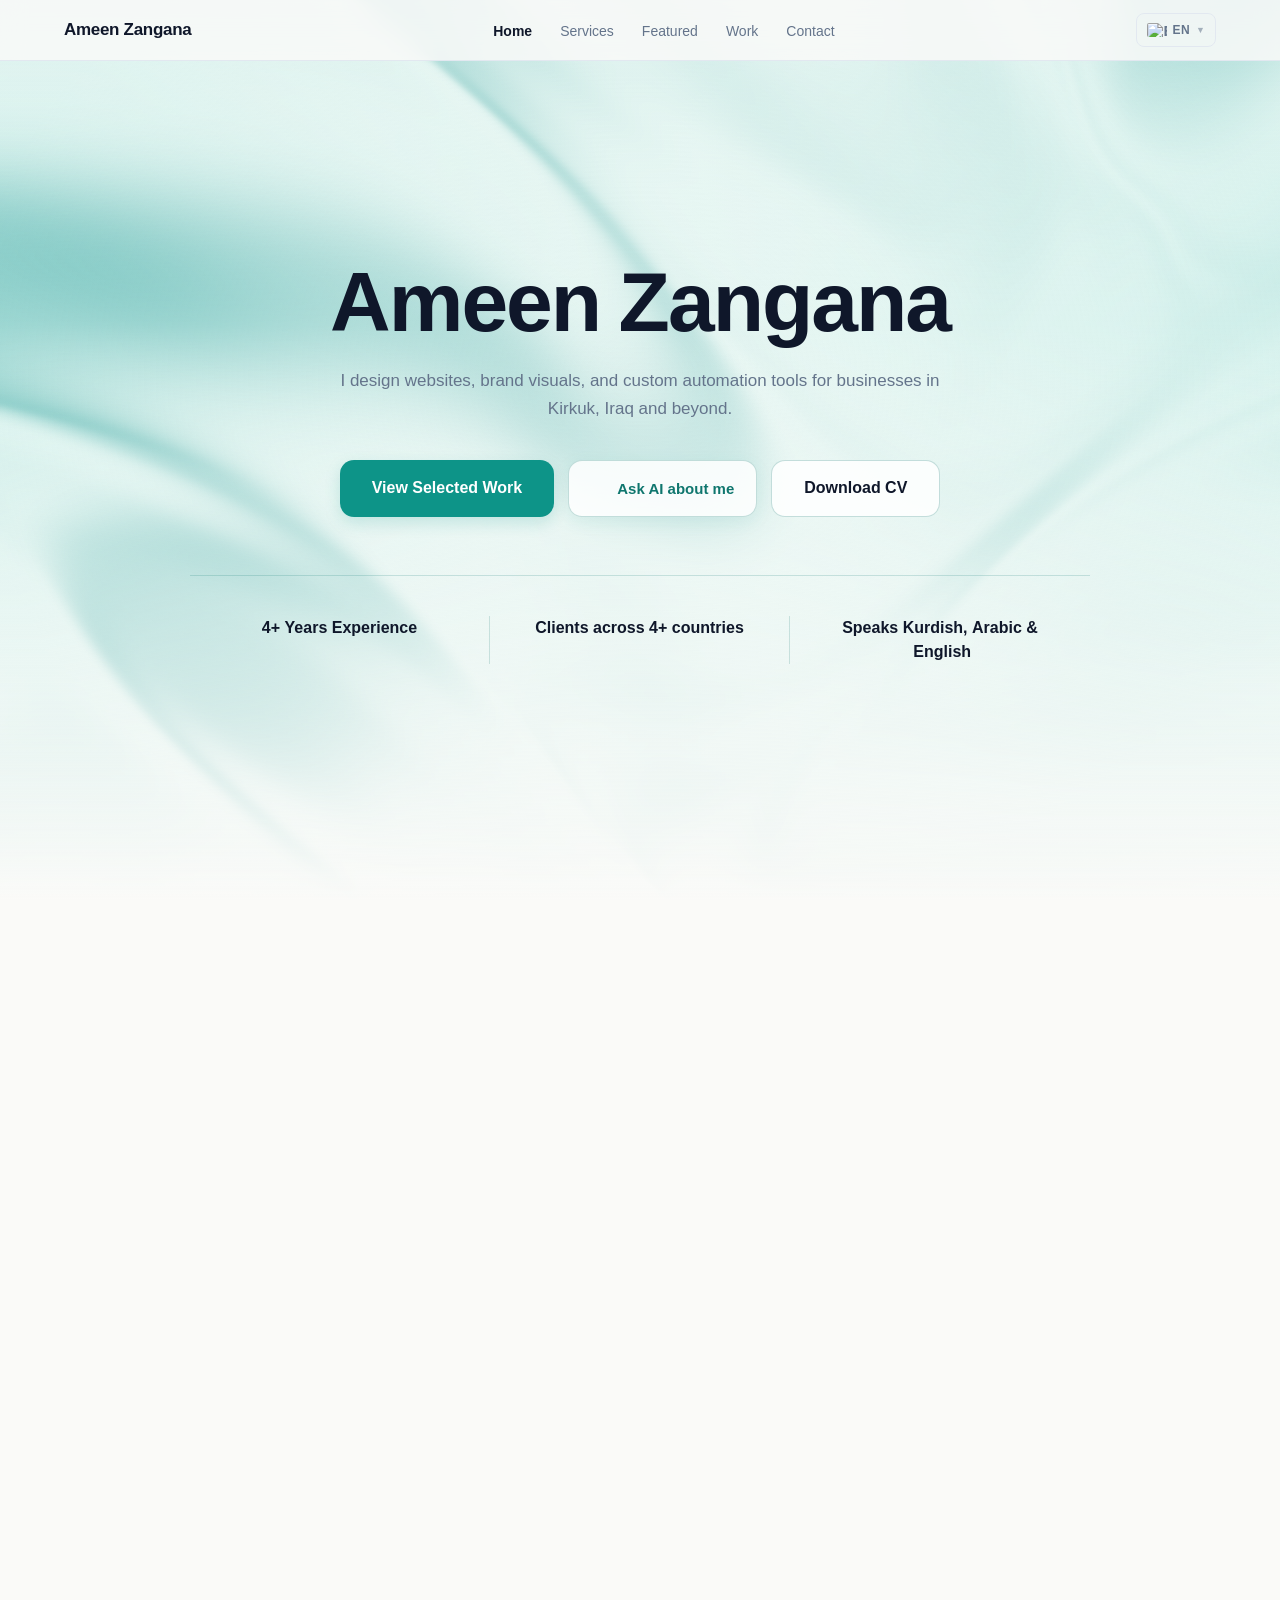
==== commit e5861930: "Restore glass teal hero colors" ====
--- a/index.html
+++ b/index.html
@@ -11,7 +11,7 @@
   <link rel="icon" type="image/svg+xml" href="assets/favicon.svg"/>
   <script src="https://unpkg.com/lucide@latest/dist/umd/lucide.min.js" defer></script>
   <script src="init.js"></script>
-  <link rel="stylesheet" href="styles.css?v=20261128-hero-refined"/>
+  <link rel="stylesheet" href="styles.css?v=20261128-glass-teal"/>
 </head>
 <body>
 
@@ -869,7 +869,7 @@
 
 <!-- ═══ SCRIPTS ══════════════════════════════════════════════ -->
 <script src="assets/vendor/lenis/lenis.min.js"></script>
-<script src="hero-iridescence.js?v=20261128-hero-refined"></script>
+<script src="hero-iridescence.js?v=20261128-glass-teal"></script>
 <script src="script.js?v=20261128-rtl-scroll"></script>
 <script src="dot-grid.js?v=20261126-phone-drift"></script>
 
--- a/styles.css
+++ b/styles.css
@@ -1339,7 +1339,7 @@
 
 /* Keep the hero in the same off-white, navy and teal palette as the site. */
 #hero { background: var(--bg); }
-#hero::before { background: radial-gradient(ellipse at 50% 42%, rgba(250,250,248,.82), rgba(250,250,248,.38) 75%); }
+#hero::before { background: radial-gradient(ellipse at 50% 42%, rgba(250,250,248,.58), rgba(250,250,248,.12) 75%); }
 #hero::after { background: linear-gradient(180deg, rgba(250,250,248,.35), transparent 36%, var(--bg)); }
 #hero .hero-stats { display: grid; grid-template-columns: repeat(3, minmax(0, 1fr)); width: min(100%, 900px); max-width: none; gap: 0; border-top-color: rgba(15,118,110,.18); }
 #hero .stat-item, #hero .stat-item:first-child { min-width: 0; padding: 0 22px; border: 0; border-inline-end: 1px solid rgba(15,118,110,.18); }
@@ -1356,7 +1356,7 @@
   #hero .hero-btns .btn-secondary:hover, #hero .hero-btns .btn-ai:hover { background: #fff; border-color: var(--teal); }
 }
 @media (max-width: 640px) {
-  #hero::before { background: radial-gradient(ellipse at 50% 38%, rgba(250,250,248,.88), rgba(250,250,248,.45) 85%); }
+  #hero::before { background: radial-gradient(ellipse at 50% 38%, rgba(250,250,248,.66), rgba(250,250,248,.18) 85%); }
   #hero .hero-btns .btn-primary, #hero .hero-btns .btn-secondary, #hero .hero-btns .btn-ai { min-height: 52px; }
   #hero .hero-stats { width: min(100%, 320px); grid-template-columns: 1fr; gap: 0; padding-top: 16px; }
   #hero .stat-item, #hero .stat-item:first-child { min-height: 0; padding: 10px 4px; border: 0; border-bottom: 1px solid rgba(15,118,110,.13); border-radius: 0; background: none; box-shadow: none; backdrop-filter: none; }
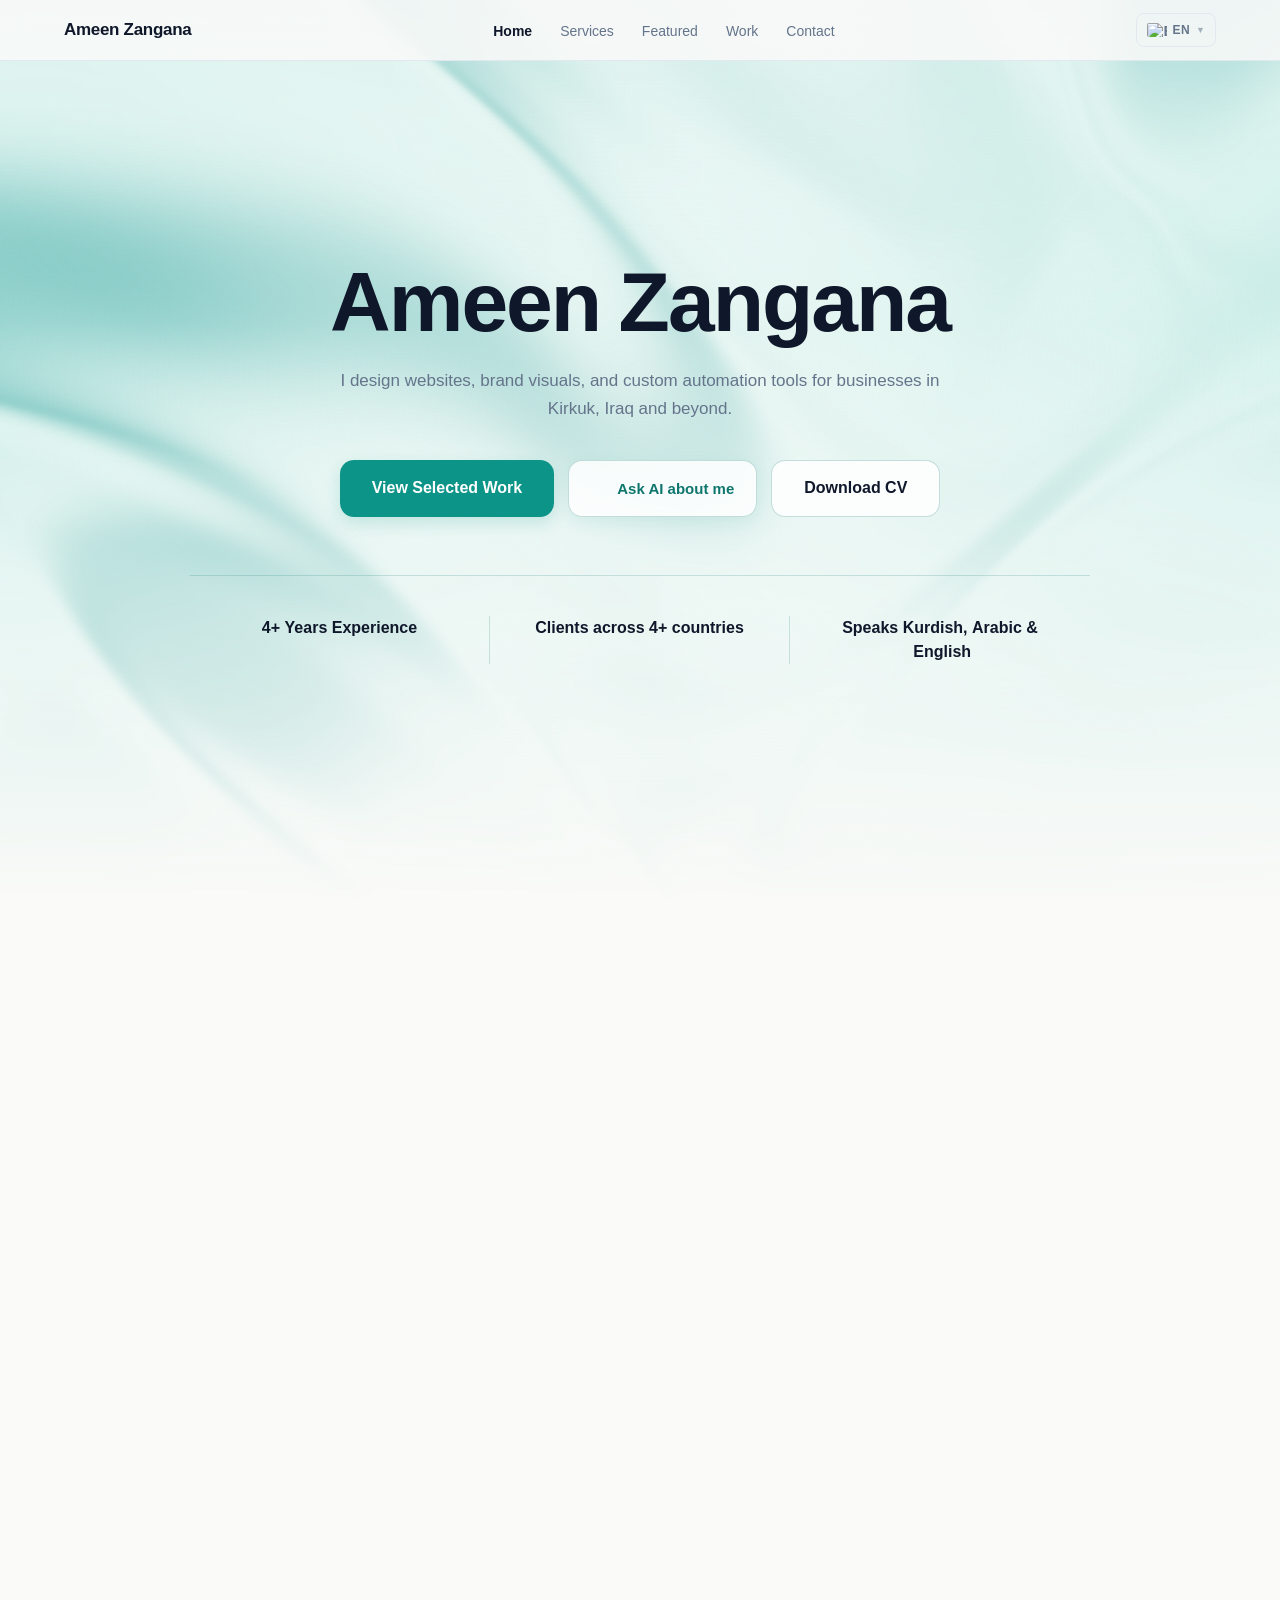
==== commit 51a36779: "Improve mobile hero layout and touch behavior" ====
--- a/index.html
+++ b/index.html
@@ -11,7 +11,7 @@
   <link rel="icon" type="image/svg+xml" href="assets/favicon.svg"/>
   <script src="https://unpkg.com/lucide@latest/dist/umd/lucide.min.js" defer></script>
   <script src="init.js"></script>
-  <link rel="stylesheet" href="styles.css?v=20261128-glass-teal"/>
+  <link rel="stylesheet" href="styles.css?v=20261128-mobile-hero"/>
 </head>
 <body>
 
@@ -869,7 +869,7 @@
 
 <!-- ═══ SCRIPTS ══════════════════════════════════════════════ -->
 <script src="assets/vendor/lenis/lenis.min.js"></script>
-<script src="hero-iridescence.js?v=20261128-glass-teal"></script>
+<script src="hero-iridescence.js?v=20261128-mobile-hero"></script>
 <script src="script.js?v=20261128-rtl-scroll"></script>
 <script src="dot-grid.js?v=20261126-phone-drift"></script>
 
--- a/styles.css
+++ b/styles.css
@@ -1365,3 +1365,17 @@
 @media (prefers-reduced-motion: reduce) {
   #hero .hero-btns .btn-primary::after, #hero .hero-btns .btn-secondary::after, #hero .hero-btns .btn-ai::after { transition: none; }
 }
+
+/* Keep the animated hero contained and centered on phone screens. */
+@media (max-width: 768px) {
+  #hero {
+    min-height: 100vh;
+    min-height: 100svh;
+    align-items: center;
+    padding: 88px 16px 48px;
+  }
+  #hero .hero-inner { width: 100%; max-width: 100%; }
+  #hero .hero-btns > .ask-ai-menu-shell,
+  #hero .hero-btns > .ask-ai-menu-shell .ask-ai-trigger { height: 52px; min-height: 52px; }
+  #hero .hero-btns > .ask-ai-menu-shell.is-menu-open { height: 130px; }
+}
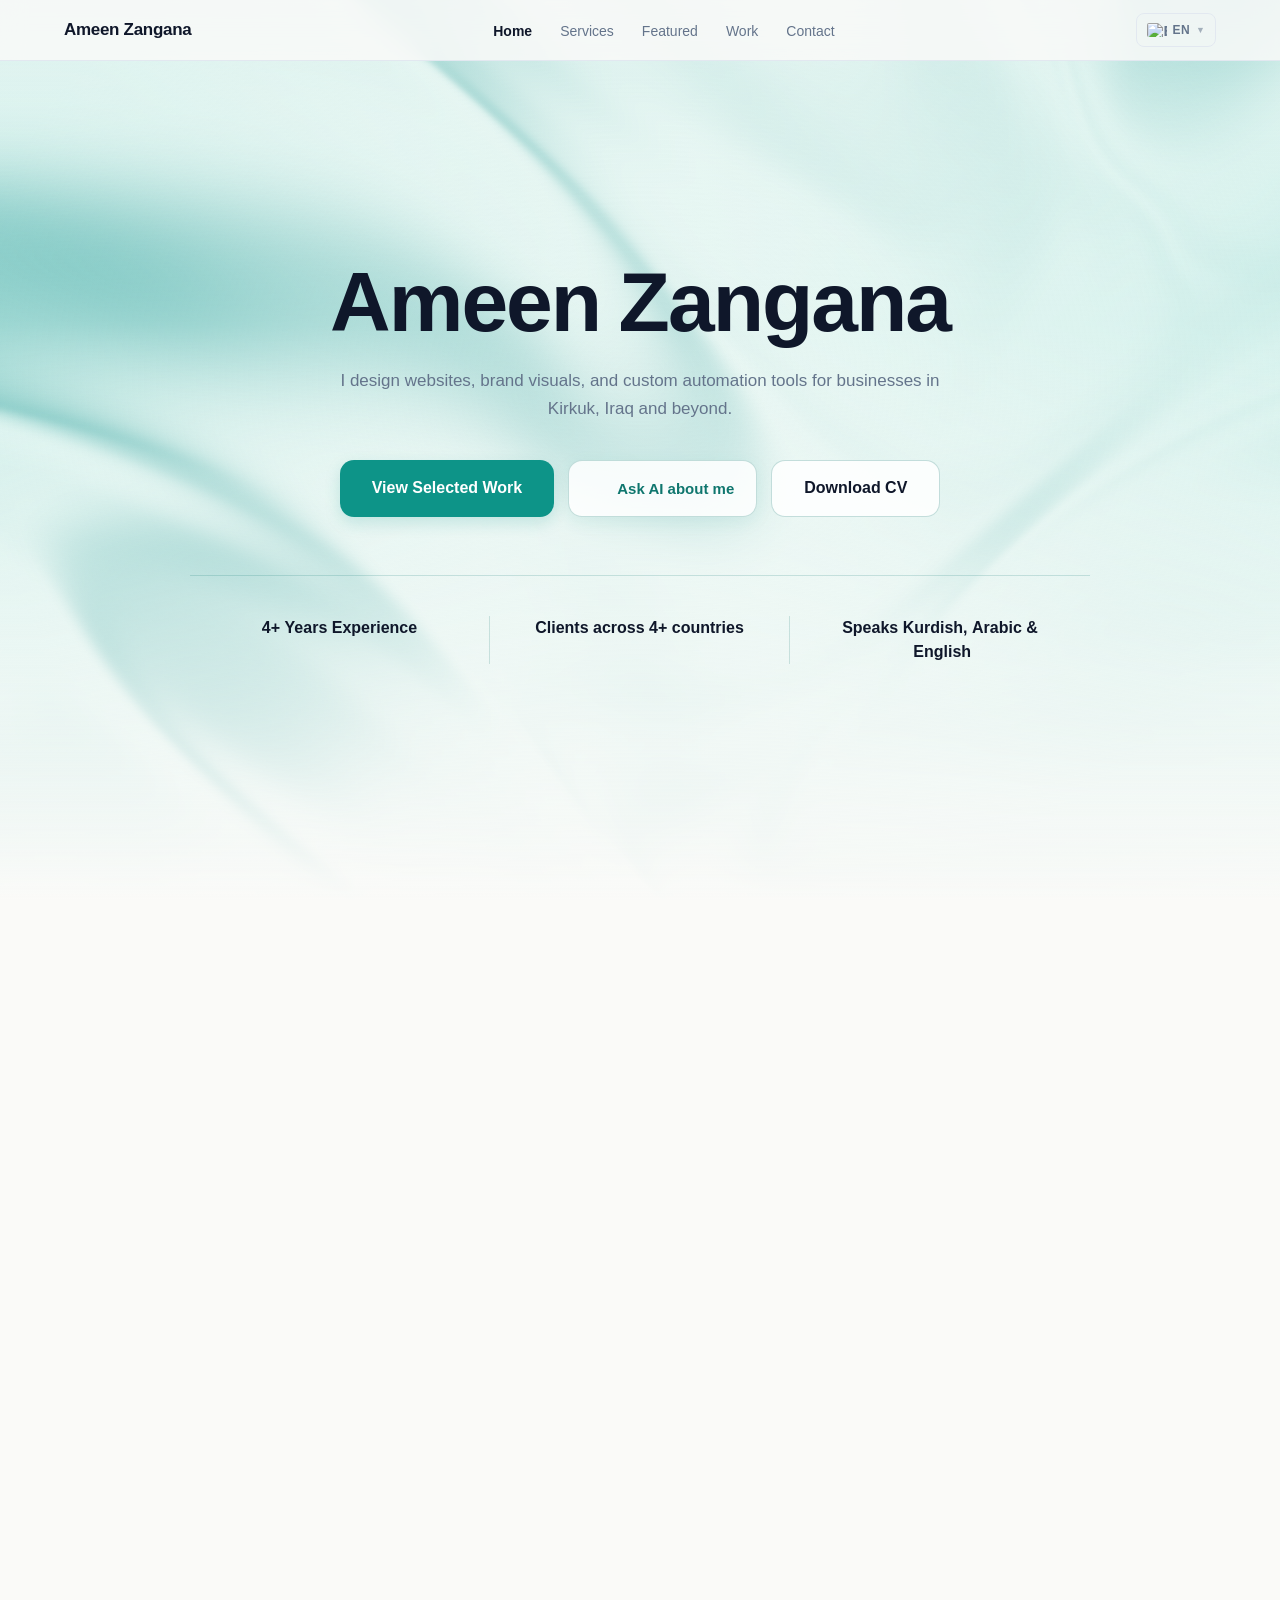
==== commit 0af98438: "Remove mobile scrollbar gutter" ====
--- a/index.html
+++ b/index.html
@@ -11,7 +11,7 @@
   <link rel="icon" type="image/svg+xml" href="assets/favicon.svg"/>
   <script src="https://unpkg.com/lucide@latest/dist/umd/lucide.min.js" defer></script>
   <script src="init.js"></script>
-  <link rel="stylesheet" href="styles.css?v=20261128-mobile-hero"/>
+  <link rel="stylesheet" href="styles.css?v=20261128-mobile-gutter"/>
 </head>
 <body>
 
--- a/styles.css
+++ b/styles.css
@@ -1379,3 +1379,10 @@
   #hero .hero-btns > .ask-ai-menu-shell .ask-ai-trigger { height: 52px; min-height: 52px; }
   #hero .hero-btns > .ask-ai-menu-shell.is-menu-open { height: 130px; }
 }
+
+/* Mobile scrolling should not reserve a custom scrollbar gutter. */
+@media (max-width: 768px) {
+  body, html.lenis body { width: 100%; max-width: 100%; scrollbar-width: none; }
+  body::-webkit-scrollbar { display: none; width: 0; height: 0; }
+  #hero { width: 100%; max-width: 100%; }
+}
